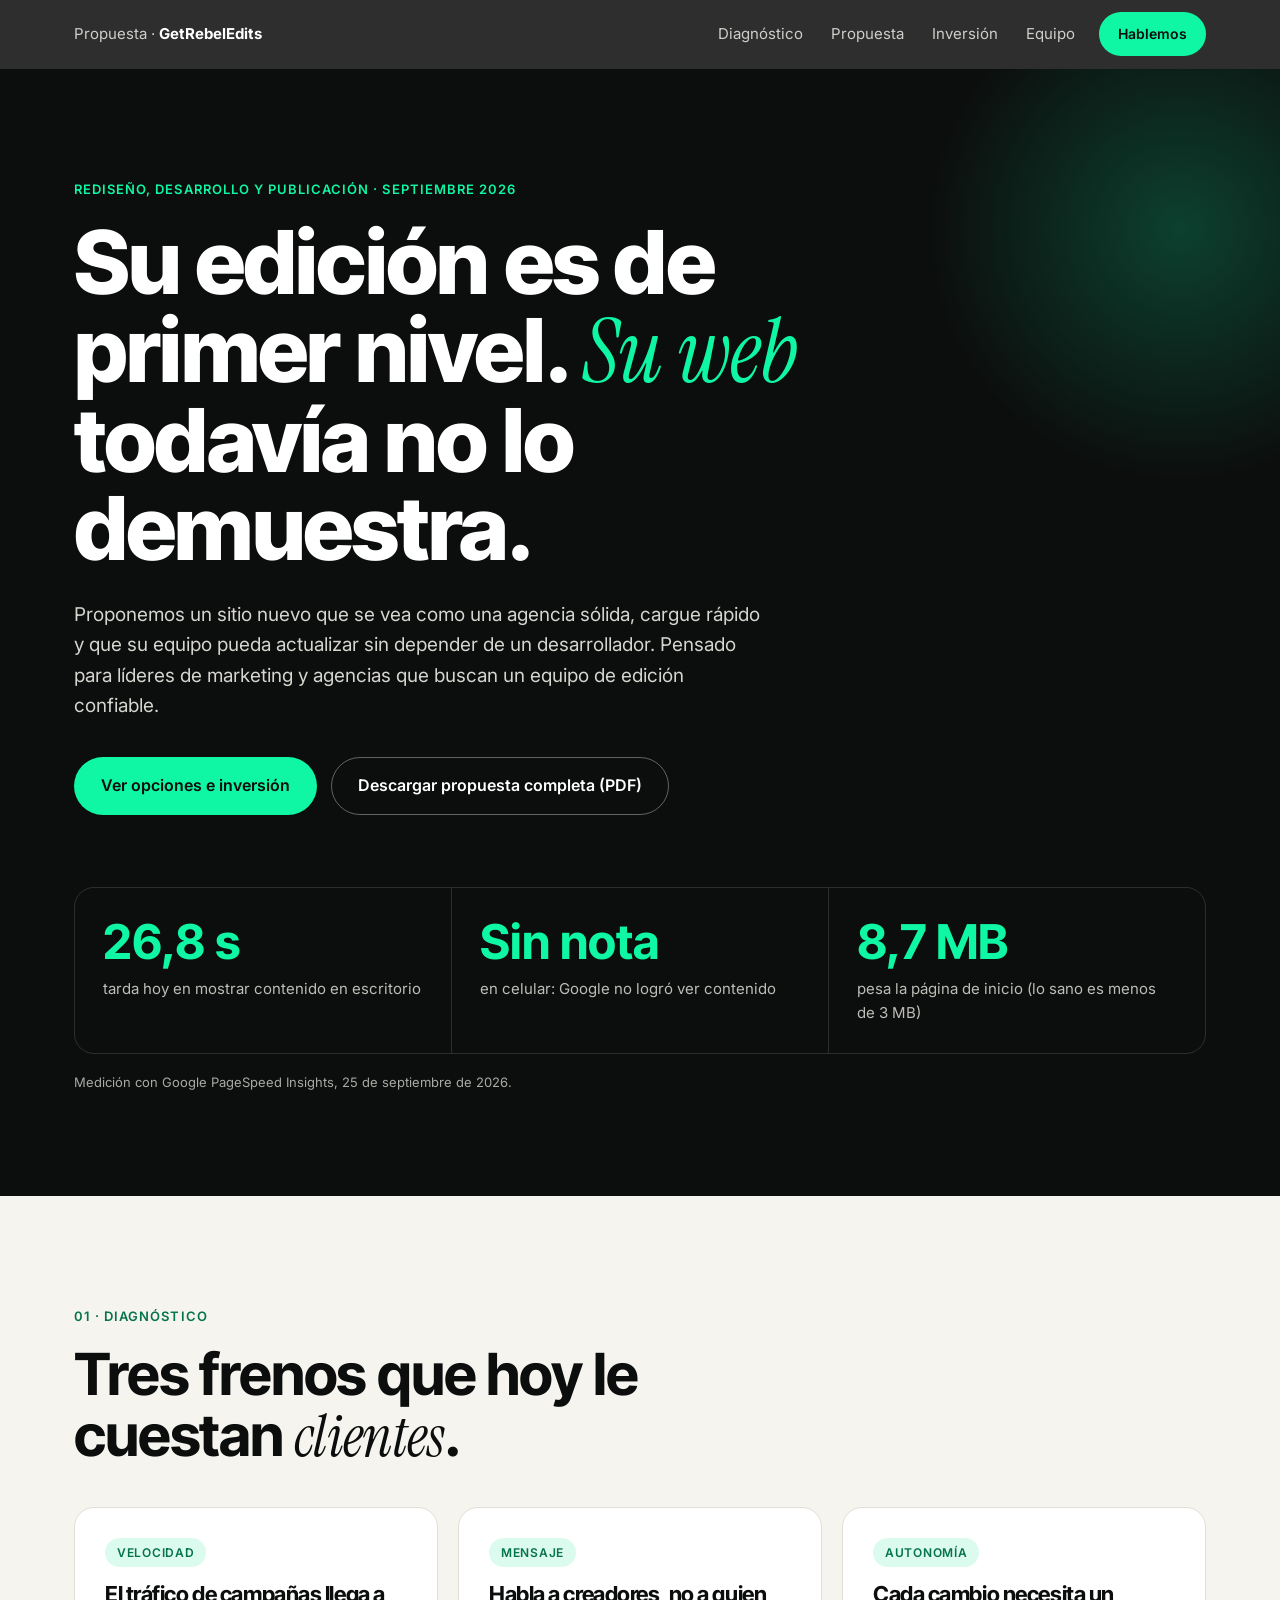
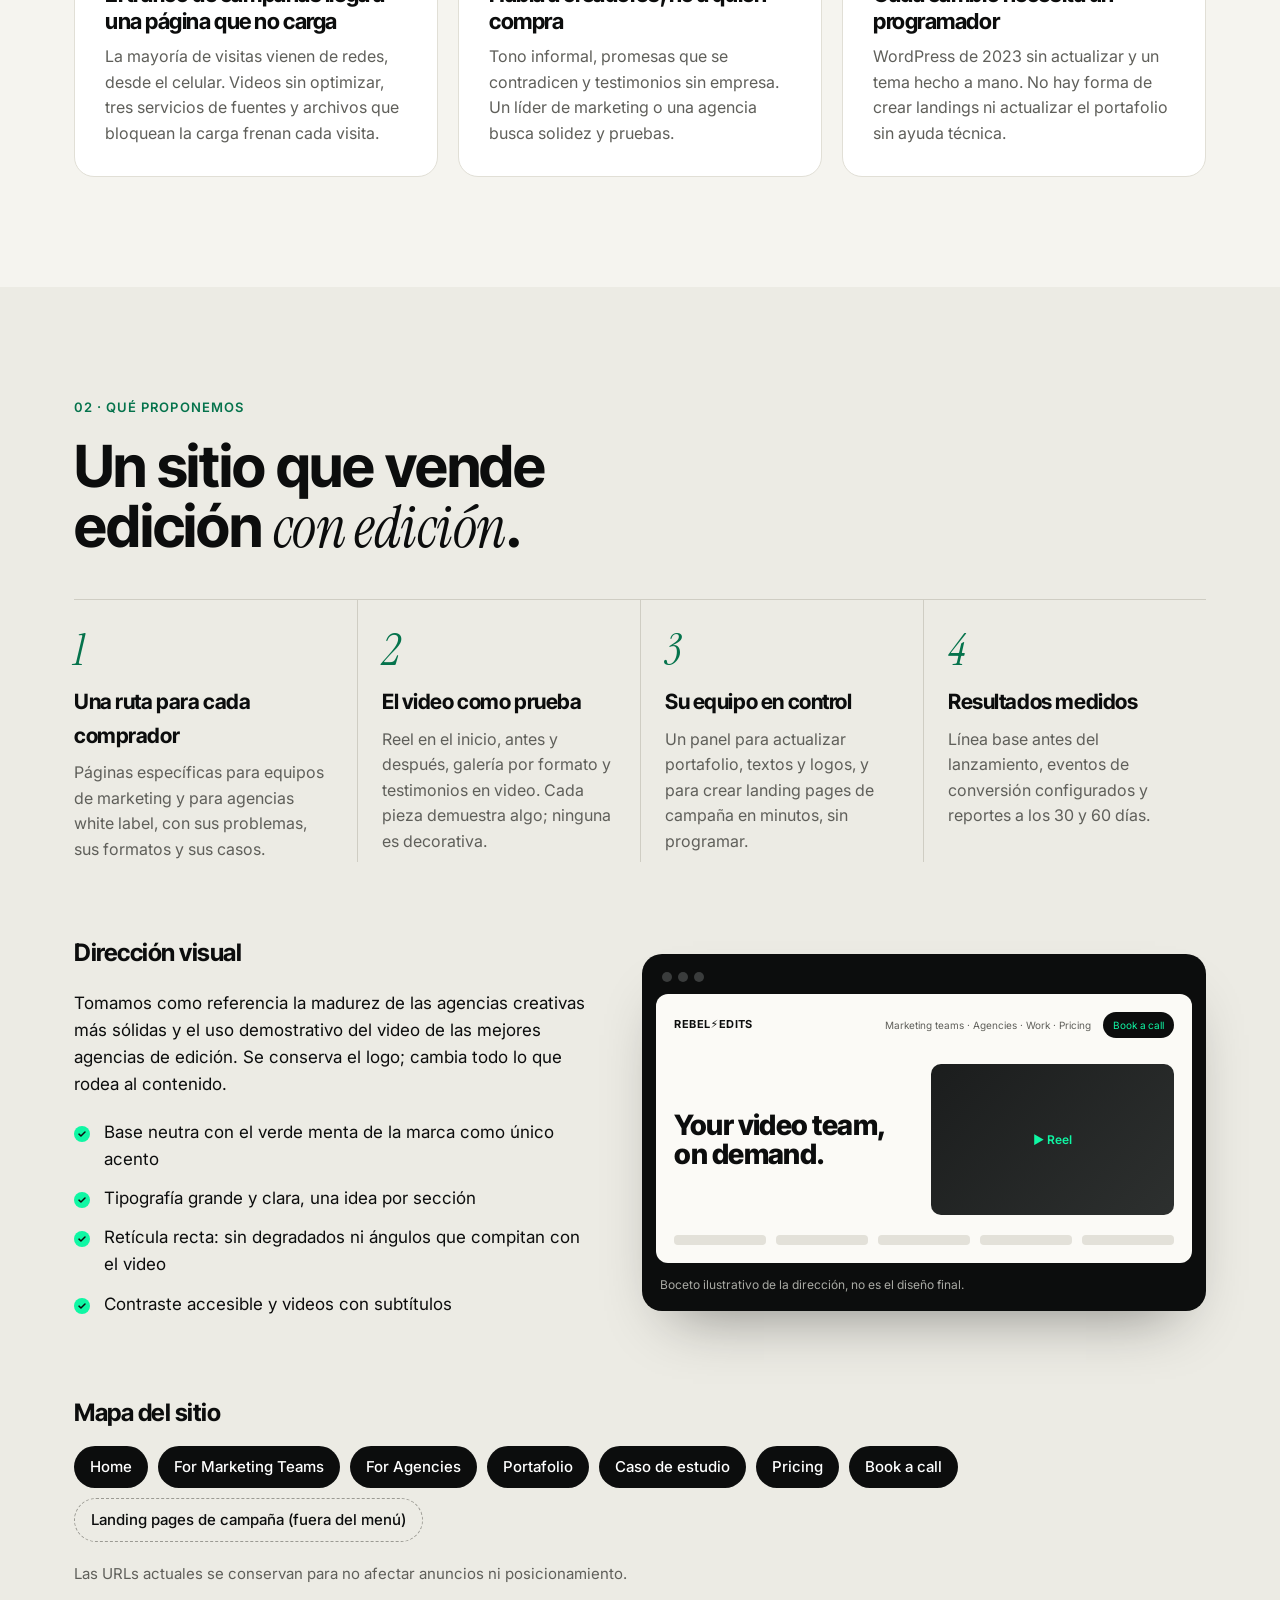
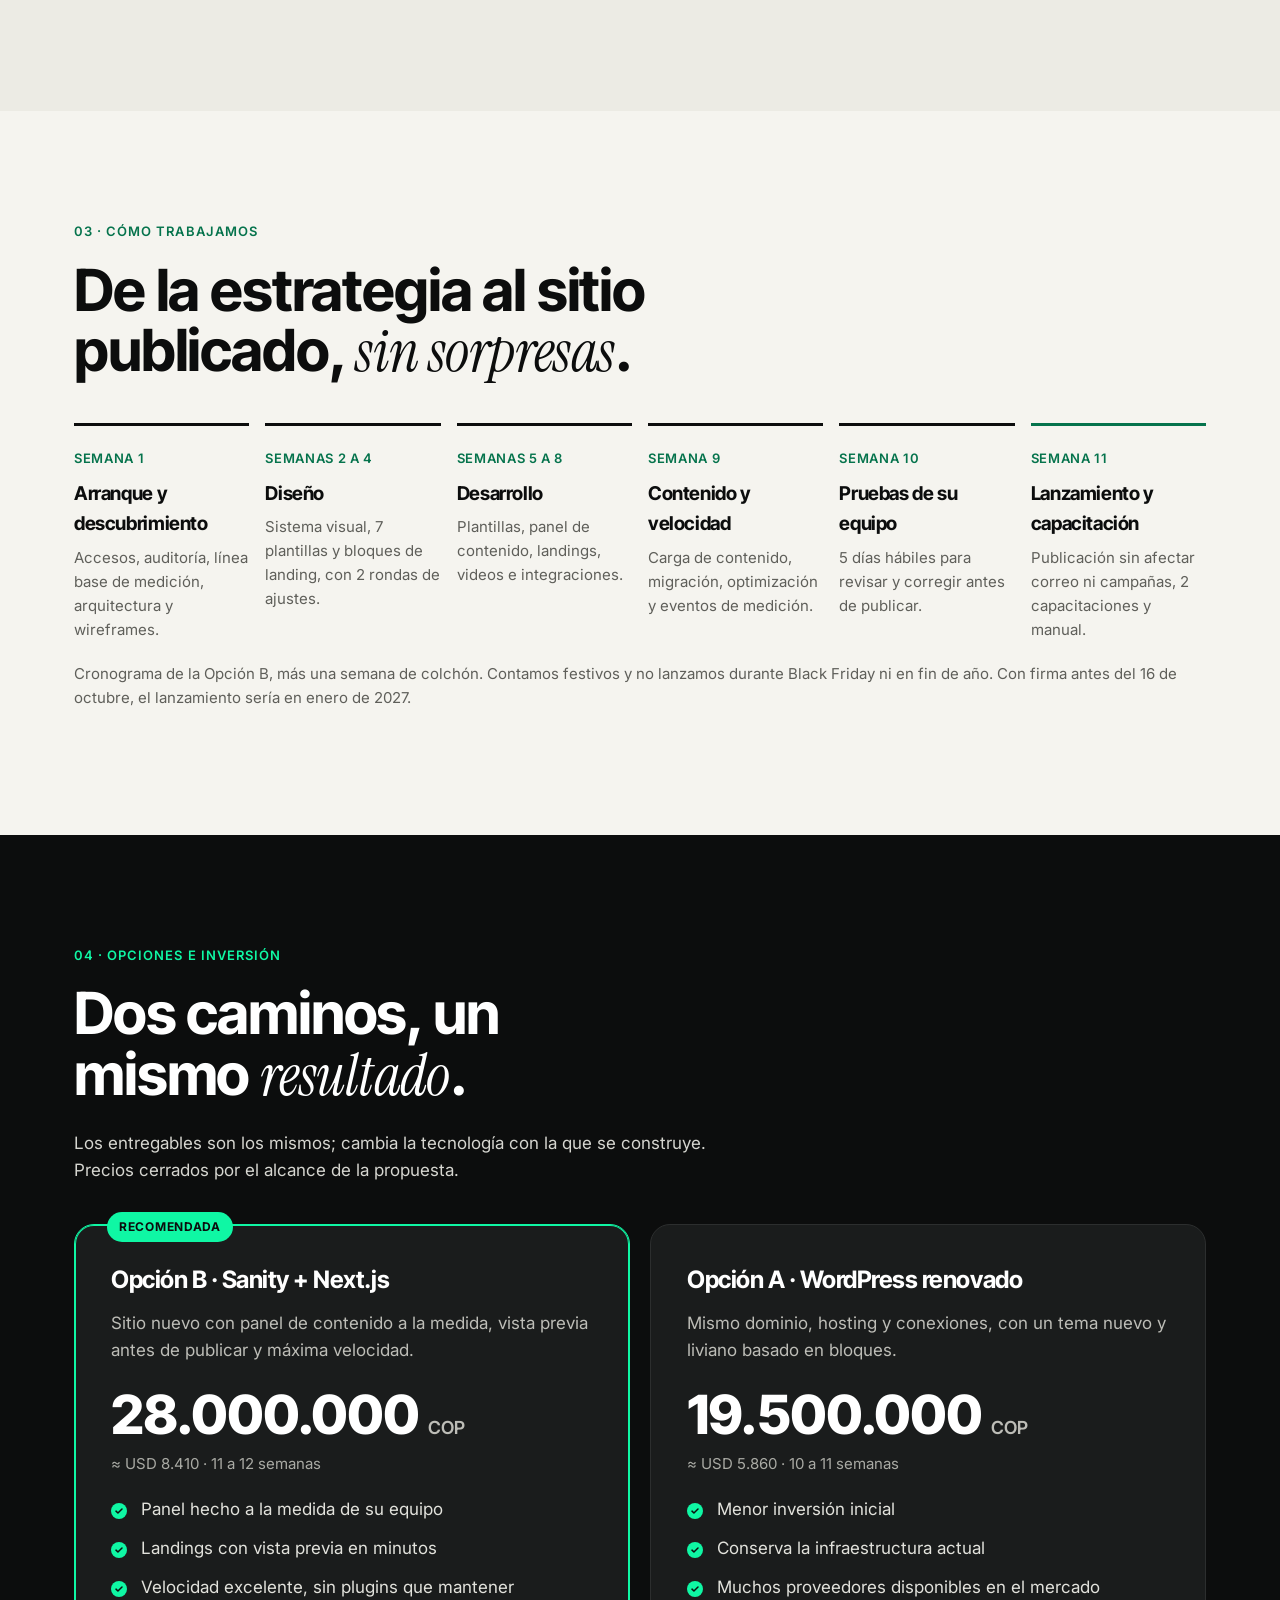
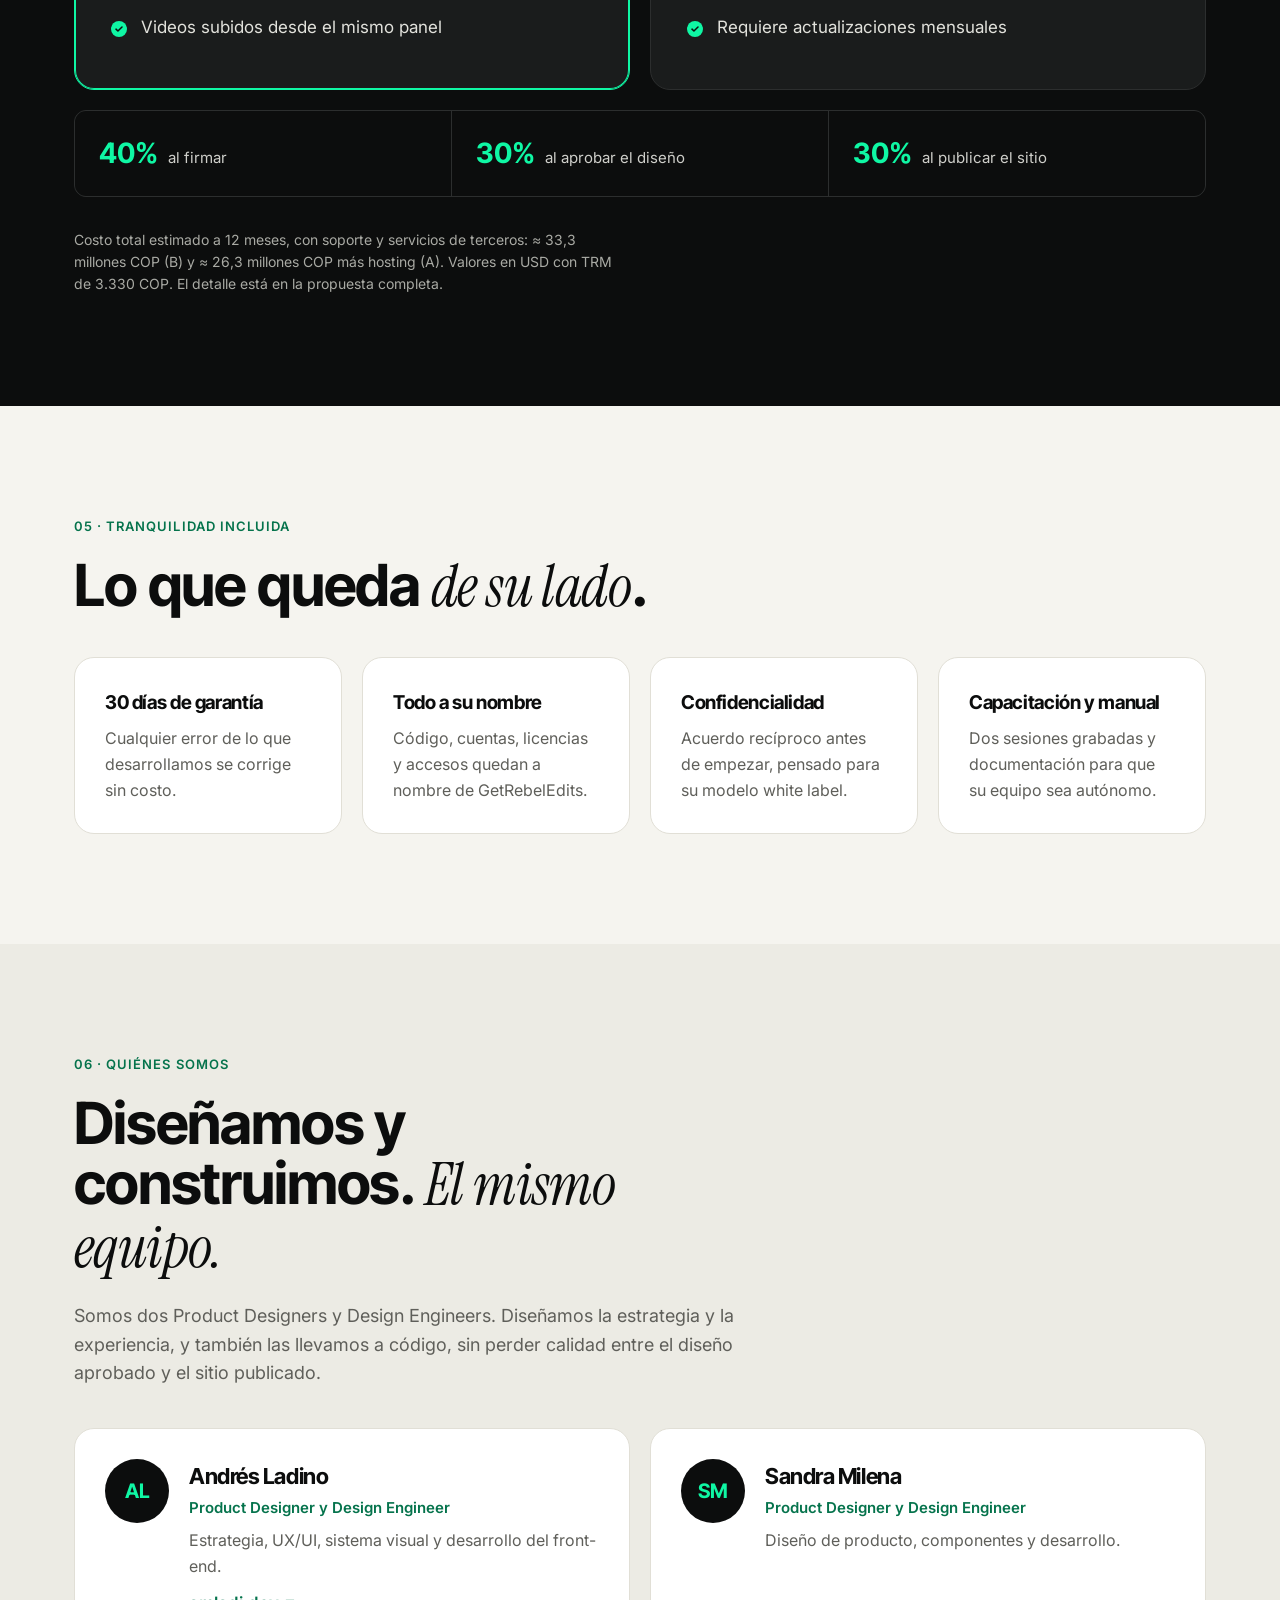
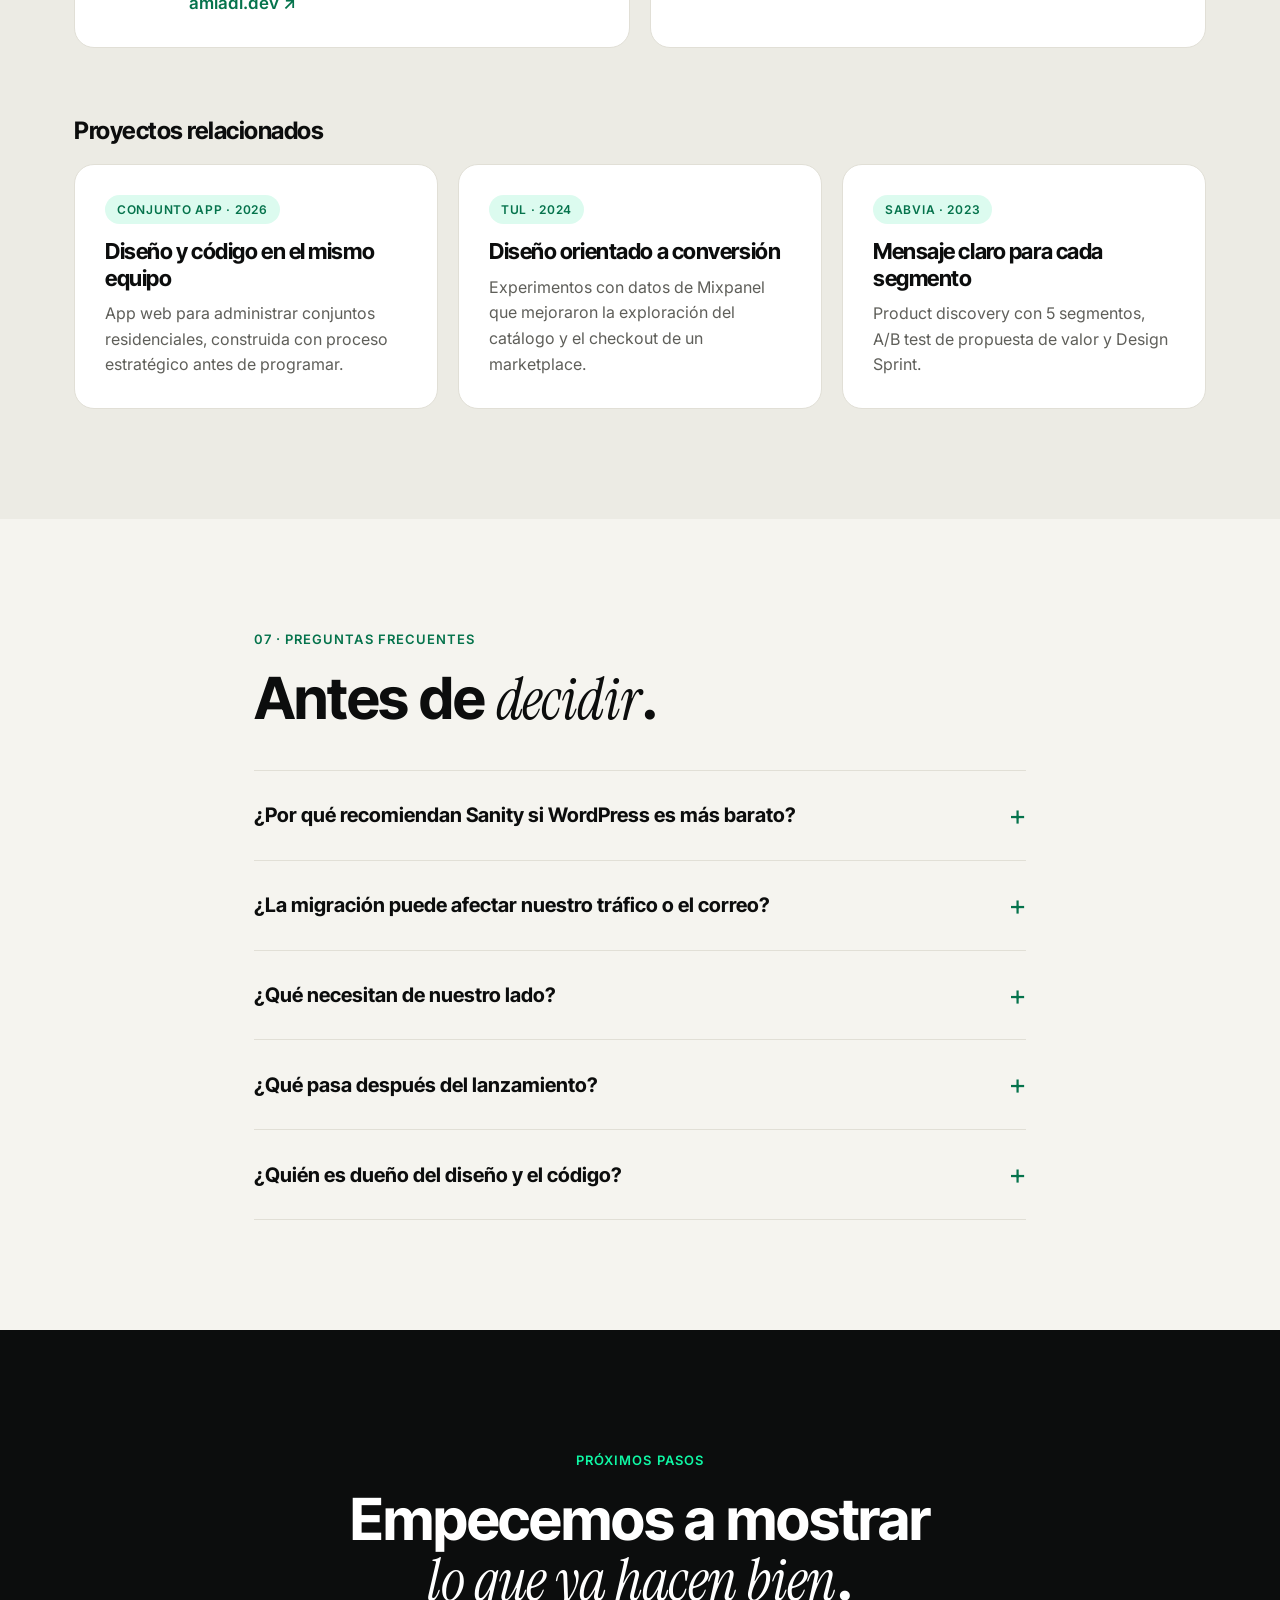
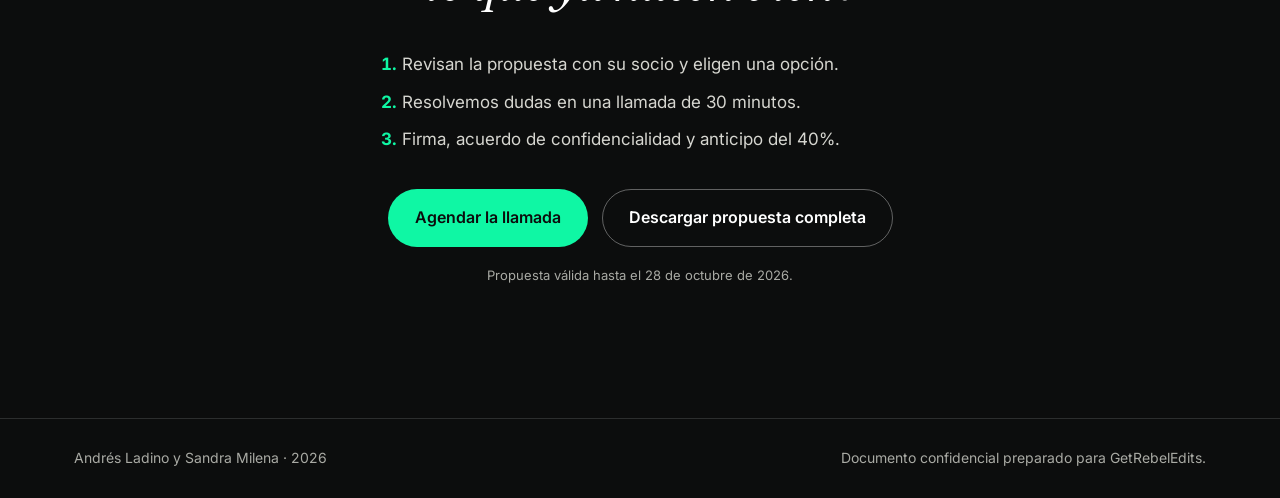
==== index.html @ e3ad37e2 "Propuesta web para GetRebelEdits Co-Authored-By: Claude Opus 5.5 <noreply@anthropic.com> Claude-Sess" ====
<!doctype html>
<html lang="es">
<head>
  <meta charset="utf-8">
  <meta name="viewport" content="width=device-width, initial-scale=1">
  <title>Propuesta de rediseño web · GetRebelEdits</title>
  <meta name="description" content="Propuesta de rediseño, desarrollo y publicación del sitio web de GetRebelEdits.">
  <meta name="robots" content="noindex, nofollow">
  <link rel="preconnect" href="https://fonts.googleapis.com">
  <link rel="preconnect" href="https://fonts.gstatic.com" crossorigin>
  <link href="https://fonts.googleapis.com/css2?family=Inter:wght@400;500;600&family=Inter+Tight:wght@600;700;800&family=Instrument+Serif:ital@1&display=swap" rel="stylesheet">
  <link rel="stylesheet" href="styles.css">
</head>
<body>

  <header class="nav" id="top">
    <div class="wrap nav__inner">
      <a class="nav__brand" href="#top">Propuesta · <strong>GetRebelEdits</strong></a>
      <nav class="nav__links" aria-label="Secciones">
        <a href="#diagnostico">Diagnóstico</a>
        <a href="#propuesta">Propuesta</a>
        <a href="#inversion">Inversión</a>
        <a href="#equipo">Equipo</a>
      </nav>
      <a class="btn btn--mint btn--sm" href="#siguiente">Hablemos</a>
    </div>
  </header>

  <main>

    <!-- HERO -->
    <section class="hero dark">
      <div class="wrap">
        <p class="eyebrow">Rediseño, desarrollo y publicación · Septiembre 2026</p>
        <h1 class="hero__title">Su edición es de primer nivel. <em>Su web</em> todavía no lo demuestra.</h1>
        <p class="hero__lead">Proponemos un sitio nuevo que se vea como una agencia sólida, cargue rápido y que su equipo pueda actualizar sin depender de un desarrollador. Pensado para líderes de marketing y agencias que buscan un equipo de edición confiable.</p>
        <div class="hero__cta">
          <a class="btn btn--mint" href="#inversion">Ver opciones e inversión</a>
          <a class="btn btn--ghost" href="propuesta-completa.pdf" download>Descargar propuesta completa (PDF)</a>
        </div>

        <div class="stats" role="list">
          <div class="stat" role="listitem">
            <span class="stat__num">26,8 s</span>
            <span class="stat__label">tarda hoy en mostrar contenido en escritorio</span>
          </div>
          <div class="stat" role="listitem">
            <span class="stat__num">Sin nota</span>
            <span class="stat__label">en celular: Google no logró ver contenido</span>
          </div>
          <div class="stat" role="listitem">
            <span class="stat__num">8,7 MB</span>
            <span class="stat__label">pesa la página de inicio (lo sano es menos de 3 MB)</span>
          </div>
        </div>
        <p class="note">Medición con Google PageSpeed Insights, 25 de septiembre de 2026.</p>
      </div>
    </section>

    <!-- DIAGNOSTICO -->
    <section class="section" id="diagnostico">
      <div class="wrap">
        <p class="eyebrow eyebrow--dark">01 · Diagnóstico</p>
        <h2 class="h2">Tres frenos que hoy le cuestan <em>clientes</em>.</h2>
        <div class="grid grid--3">
          <article class="card">
            <span class="card__tag">Velocidad</span>
            <h3>El tráfico de campañas llega a una página que no carga</h3>
            <p>La mayoría de visitas vienen de redes, desde el celular. Videos sin optimizar, tres servicios de fuentes y archivos que bloquean la carga frenan cada visita.</p>
          </article>
          <article class="card">
            <span class="card__tag">Mensaje</span>
            <h3>Habla a creadores, no a quien compra</h3>
            <p>Tono informal, promesas que se contradicen y testimonios sin empresa. Un líder de marketing o una agencia busca solidez y pruebas.</p>
          </article>
          <article class="card">
            <span class="card__tag">Autonomía</span>
            <h3>Cada cambio necesita un programador</h3>
            <p>WordPress de 2023 sin actualizar y un tema hecho a mano. No hay forma de crear landings ni actualizar el portafolio sin ayuda técnica.</p>
          </article>
        </div>
      </div>
    </section>

    <!-- PROPUESTA -->
    <section class="section section--tint" id="propuesta">
      <div class="wrap">
        <p class="eyebrow eyebrow--dark">02 · Qué proponemos</p>
        <h2 class="h2">Un sitio que vende edición <em>con edición</em>.</h2>
        <div class="pillars">
          <div class="pillar">
            <span class="pillar__n">1</span>
            <h3>Una ruta para cada comprador</h3>
            <p>Páginas específicas para equipos de marketing y para agencias white label, con sus problemas, sus formatos y sus casos.</p>
          </div>
          <div class="pillar">
            <span class="pillar__n">2</span>
            <h3>El video como prueba</h3>
            <p>Reel en el inicio, antes y después, galería por formato y testimonios en video. Cada pieza demuestra algo; ninguna es decorativa.</p>
          </div>
          <div class="pillar">
            <span class="pillar__n">3</span>
            <h3>Su equipo en control</h3>
            <p>Un panel para actualizar portafolio, textos y logos, y para crear landing pages de campaña en minutos, sin programar.</p>
          </div>
          <div class="pillar">
            <span class="pillar__n">4</span>
            <h3>Resultados medidos</h3>
            <p>Línea base antes del lanzamiento, eventos de conversión configurados y reportes a los 30 y 60 días.</p>
          </div>
        </div>

        <div class="split">
          <div>
            <h3 class="h3">Dirección visual</h3>
            <p>Tomamos como referencia la madurez de las agencias creativas más sólidas y el uso demostrativo del video de las mejores agencias de edición. Se conserva el logo; cambia todo lo que rodea al contenido.</p>
            <ul class="checks">
              <li>Base neutra con el verde menta de la marca como único acento</li>
              <li>Tipografía grande y clara, una idea por sección</li>
              <li>Retícula recta: sin degradados ni ángulos que compitan con el video</li>
              <li>Contraste accesible y videos con subtítulos</li>
            </ul>
          </div>
          <div class="mock" aria-hidden="true">
            <div class="mock__bar"><i></i><i></i><i></i></div>
            <div class="mock__body">
              <div class="mock__nav"><b>REBEL⚡EDITS</b><span>Marketing teams · Agencies · Work · Pricing</span><em>Book a call</em></div>
              <div class="mock__hero">
                <div class="mock__h">Your video team,<br>on demand.</div>
                <div class="mock__reel"><span>▶ Reel</span></div>
              </div>
              <div class="mock__logos"><span></span><span></span><span></span><span></span><span></span></div>
            </div>
            <p class="mock__cap">Boceto ilustrativo de la dirección, no es el diseño final.</p>
          </div>
        </div>

        <h3 class="h3 mt">Mapa del sitio</h3>
        <div class="chips">
          <span class="chip">Home</span>
          <span class="chip">For Marketing Teams</span>
          <span class="chip">For Agencies</span>
          <span class="chip">Portafolio</span>
          <span class="chip">Caso de estudio</span>
          <span class="chip">Pricing</span>
          <span class="chip">Book a call</span>
          <span class="chip chip--outline">Landing pages de campaña (fuera del menú)</span>
        </div>
        <p class="muted">Las URLs actuales se conservan para no afectar anuncios ni posicionamiento.</p>
      </div>
    </section>

    <!-- PROCESO -->
    <section class="section" id="proceso">
      <div class="wrap">
        <p class="eyebrow eyebrow--dark">03 · Cómo trabajamos</p>
        <h2 class="h2">De la estrategia al sitio publicado, <em>sin sorpresas</em>.</h2>
        <ol class="timeline">
          <li><span class="timeline__w">Semana 1</span><h3>Arranque y descubrimiento</h3><p>Accesos, auditoría, línea base de medición, arquitectura y wireframes.</p></li>
          <li><span class="timeline__w">Semanas 2 a 4</span><h3>Diseño</h3><p>Sistema visual, 7 plantillas y bloques de landing, con 2 rondas de ajustes.</p></li>
          <li><span class="timeline__w">Semanas 5 a 8</span><h3>Desarrollo</h3><p>Plantillas, panel de contenido, landings, videos e integraciones.</p></li>
          <li><span class="timeline__w">Semana 9</span><h3>Contenido y velocidad</h3><p>Carga de contenido, migración, optimización y eventos de medición.</p></li>
          <li><span class="timeline__w">Semana 10</span><h3>Pruebas de su equipo</h3><p>5 días hábiles para revisar y corregir antes de publicar.</p></li>
          <li><span class="timeline__w">Semana 11</span><h3>Lanzamiento y capacitación</h3><p>Publicación sin afectar correo ni campañas, 2 capacitaciones y manual.</p></li>
        </ol>
        <p class="muted">Cronograma de la Opción B, más una semana de colchón. Contamos festivos y no lanzamos durante Black Friday ni en fin de año. Con firma antes del 16 de octubre, el lanzamiento sería en enero de 2027.</p>
      </div>
    </section>

    <!-- INVERSION -->
    <section class="section dark" id="inversion">
      <div class="wrap">
        <p class="eyebrow">04 · Opciones e inversión</p>
        <h2 class="h2">Dos caminos, un mismo <em>resultado</em>.</h2>
        <p class="lead-light">Los entregables son los mismos; cambia la tecnología con la que se construye. Precios cerrados por el alcance de la propuesta.</p>

        <div class="plans">
          <article class="plan plan--featured">
            <span class="plan__badge">Recomendada</span>
            <h3>Opción B · Sanity + Next.js</h3>
            <p class="plan__desc">Sitio nuevo con panel de contenido a la medida, vista previa antes de publicar y máxima velocidad.</p>
            <p class="plan__price">28.000.000 <small>COP</small></p>
            <p class="plan__ref">≈ USD 8.410 · 11 a 12 semanas</p>
            <ul class="checks checks--light">
              <li>Panel hecho a la medida de su equipo</li>
              <li>Landings con vista previa en minutos</li>
              <li>Velocidad excelente, sin plugins que mantener</li>
              <li>Videos subidos desde el mismo panel</li>
            </ul>
          </article>
          <article class="plan">
            <h3>Opción A · WordPress renovado</h3>
            <p class="plan__desc">Mismo dominio, hosting y conexiones, con un tema nuevo y liviano basado en bloques.</p>
            <p class="plan__price">19.500.000 <small>COP</small></p>
            <p class="plan__ref">≈ USD 5.860 · 10 a 11 semanas</p>
            <ul class="checks checks--light">
              <li>Menor inversión inicial</li>
              <li>Conserva la infraestructura actual</li>
              <li>Muchos proveedores disponibles en el mercado</li>
              <li>Requiere actualizaciones mensuales</li>
            </ul>
          </article>
        </div>

        <div class="terms">
          <div><strong>40%</strong><span>al firmar</span></div>
          <div><strong>30%</strong><span>al aprobar el diseño</span></div>
          <div><strong>30%</strong><span>al publicar el sitio</span></div>
        </div>

        <p class="lead-light small">Costo total estimado a 12 meses, con soporte y servicios de terceros: ≈ 33,3 millones COP (B) y ≈ 26,3 millones COP más hosting (A). Valores en USD con TRM de 3.330 COP. El detalle está en la propuesta completa.</p>
      </div>
    </section>

    <!-- INCLUIDO -->
    <section class="section">
      <div class="wrap">
        <p class="eyebrow eyebrow--dark">05 · Tranquilidad incluida</p>
        <h2 class="h2">Lo que queda <em>de su lado</em>.</h2>
        <div class="grid grid--4">
          <div class="mini"><h3>30 días de garantía</h3><p>Cualquier error de lo que desarrollamos se corrige sin costo.</p></div>
          <div class="mini"><h3>Todo a su nombre</h3><p>Código, cuentas, licencias y accesos quedan a nombre de GetRebelEdits.</p></div>
          <div class="mini"><h3>Confidencialidad</h3><p>Acuerdo recíproco antes de empezar, pensado para su modelo white label.</p></div>
          <div class="mini"><h3>Capacitación y manual</h3><p>Dos sesiones grabadas y documentación para que su equipo sea autónomo.</p></div>
        </div>
      </div>
    </section>

    <!-- EQUIPO -->
    <section class="section section--tint" id="equipo">
      <div class="wrap">
        <p class="eyebrow eyebrow--dark">06 · Quiénes somos</p>
        <h2 class="h2">Diseñamos y construimos. <em>El mismo equipo.</em></h2>
        <p class="lead-dark">Somos dos Product Designers y Design Engineers. Diseñamos la estrategia y la experiencia, y también las llevamos a código, sin perder calidad entre el diseño aprobado y el sitio publicado.</p>
        <div class="grid grid--2">
          <article class="person">
            <div class="person__avatar" aria-hidden="true">AL</div>
            <div>
              <h3>Andrés Ladino</h3>
              <p class="person__role">Product Designer y Design Engineer</p>
              <p>Estrategia, UX/UI, sistema visual y desarrollo del front-end.</p>
              <a href="https://www.amladi.dev/" target="_blank" rel="noopener">amladi.dev ↗</a>
            </div>
          </article>
          <article class="person">
            <div class="person__avatar" aria-hidden="true">SM</div>
            <div>
              <h3>Sandra Milena</h3>
              <p class="person__role">Product Designer y Design Engineer</p>
              <p>Diseño de producto, componentes y desarrollo.</p>
            </div>
          </article>
        </div>

        <h3 class="h3 mt">Proyectos relacionados</h3>
        <div class="grid grid--3">
          <article class="case">
            <span class="card__tag">Conjunto App · 2026</span>
            <h3>Diseño y código en el mismo equipo</h3>
            <p>App web para administrar conjuntos residenciales, construida con proceso estratégico antes de programar.</p>
          </article>
          <article class="case">
            <span class="card__tag">TUL · 2024</span>
            <h3>Diseño orientado a conversión</h3>
            <p>Experimentos con datos de Mixpanel que mejoraron la exploración del catálogo y el checkout de un marketplace.</p>
          </article>
          <article class="case">
            <span class="card__tag">Sabvia · 2023</span>
            <h3>Mensaje claro para cada segmento</h3>
            <p>Product discovery con 5 segmentos, A/B test de propuesta de valor y Design Sprint.</p>
          </article>
        </div>
      </div>
    </section>

    <!-- FAQ -->
    <section class="section" id="faq">
      <div class="wrap wrap--narrow">
        <p class="eyebrow eyebrow--dark">07 · Preguntas frecuentes</p>
        <h2 class="h2">Antes de <em>decidir</em>.</h2>
        <div class="faq">
          <details>
            <summary>¿Por qué recomiendan Sanity si WordPress es más barato?</summary>
            <p>Porque cumple mejor lo que más pidieron: que su equipo cree landings y actualice el portafolio sin ayuda técnica, con vista previa, y un sitio muy rápido para campañas. A cambio, hay menos desarrolladores de Sanity en el mercado; por eso entregamos documentación completa y todo queda a su nombre.</p>
          </details>
          <details>
            <summary>¿La migración puede afectar nuestro tráfico o el correo?</summary>
            <p>El correo no se toca. Conservamos las URLs, configuramos redirecciones, medimos antes y después, y el sitio anterior queda disponible 60 días para volver a él si algo falla.</p>
          </details>
          <details>
            <summary>¿Qué necesitan de nuestro lado?</summary>
            <p>Accesos en la primera semana, un contacto único para aprobar entregas y el contenido (videos, testimonios, logos y cifras) antes del final de la semana 6.</p>
          </details>
          <details>
            <summary>¿Qué pasa después del lanzamiento?</summary>
            <p>Tienen 30 días de garantía. Después pueden contratar un plan de soporte mensual desde 178.800 COP, con monitoreo, copias y actualizaciones.</p>
          </details>
          <details>
            <summary>¿Quién es dueño del diseño y el código?</summary>
            <p>GetRebelEdits. Los derechos se ceden por escrito con el pago final.</p>
          </details>
        </div>
      </div>
    </section>

    <!-- CTA -->
    <section class="section dark cta" id="siguiente">
      <div class="wrap wrap--narrow center">
        <p class="eyebrow">Próximos pasos</p>
        <h2 class="h2">Empecemos a mostrar <em>lo que ya hacen bien</em>.</h2>
        <ol class="steps">
          <li>Revisan la propuesta con su socio y eligen una opción.</li>
          <li>Resolvemos dudas en una llamada de 30 minutos.</li>
          <li>Firma, acuerdo de confidencialidad y anticipo del 40%.</li>
        </ol>
        <div class="hero__cta center">
          <a class="btn btn--mint" href="mailto:CORREO@EJEMPLO.COM?subject=Propuesta%20GetRebelEdits">Agendar la llamada</a>
          <a class="btn btn--ghost" href="propuesta-completa.pdf" download>Descargar propuesta completa</a>
        </div>
        <p class="note">Propuesta válida hasta el 28 de octubre de 2026.</p>
      </div>
    </section>

  </main>

  <footer class="footer">
    <div class="wrap footer__inner">
      <span>Andrés Ladino y Sandra Milena · 2026</span>
      <span>Documento confidencial preparado para GetRebelEdits.</span>
    </div>
  </footer>

</body>
</html>
---- styles.css ----
:root {
  --ink: #0c0d0d;
  --ink-2: #1a1c1c;
  --paper: #f5f4ef;
  --white: #ffffff;
  --muted: #5f5f5a;
  --muted-light: #a9aaa4;
  --line: #e1dfd6;
  --line-dark: #2c2e2e;
  --mint: #0ff7a4;
  --mint-ink: #05734c;
  --radius: 20px;
  --radius-sm: 12px;
  --maxw: 1180px;
  --font-body: "Inter", system-ui, -apple-system, sans-serif;
  --font-head: "Inter Tight", "Inter", system-ui, sans-serif;
  --font-accent: "Instrument Serif", Georgia, serif;
}

* { box-sizing: border-box; }
html { scroll-behavior: smooth; }
body {
  margin: 0;
  background: var(--paper);
  color: var(--ink);
  font-family: var(--font-body);
  font-size: 17px;
  line-height: 1.6;
  -webkit-font-smoothing: antialiased;
}
img { max-width: 100%; display: block; }
a { color: inherit; }

.wrap { max-width: var(--maxw); margin: 0 auto; padding: 0 24px; }
.wrap--narrow { max-width: 820px; }
.center { text-align: center; }

/* Type */
h1, h2, h3 { font-family: var(--font-head); letter-spacing: -0.02em; margin: 0; }
em { font-family: var(--font-accent); font-style: italic; font-weight: 400; letter-spacing: -0.01em; }
.h2 { font-size: clamp(34px, 5vw, 58px); line-height: 1.04; font-weight: 700; margin-bottom: 40px; max-width: 16ch; }
.center .h2 { margin-left: auto; margin-right: auto; }
.h3 { font-size: 24px; font-weight: 700; margin-bottom: 14px; }
.mt { margin-top: 64px; }
.muted { color: var(--muted); font-size: 15px; margin-top: 20px; }
.note { font-size: 13px; color: var(--muted-light); margin-top: 18px; }
.eyebrow {
  font-size: 13px; font-weight: 600; letter-spacing: 0.08em; text-transform: uppercase;
  color: var(--mint); margin: 0 0 18px;
}
.eyebrow--dark { color: var(--mint-ink); }
.lead-light { color: #d6d6d0; max-width: 60ch; margin: -16px 0 40px; }
.lead-light.small { font-size: 14px; color: var(--muted-light); margin: 32px 0 0; }
.lead-dark { color: var(--muted); max-width: 62ch; margin: -16px 0 40px; font-size: 18px; }

/* Buttons */
.btn {
  display: inline-flex; align-items: center; justify-content: center;
  padding: 15px 26px; border-radius: 999px; font-weight: 600; font-size: 16px;
  text-decoration: none; transition: transform .15s ease, background .15s ease, color .15s ease;
  border: 1.5px solid transparent;
}
.btn:hover { transform: translateY(-1px); }
.btn:focus-visible { outline: 3px solid var(--mint); outline-offset: 3px; }
.btn--mint { background: var(--mint); color: var(--ink); }
.btn--mint:hover { background: #5cffc6; }
.btn--ghost { border-color: rgba(255,255,255,.35); color: var(--white); }
.btn--ghost:hover { border-color: var(--white); }
.btn--sm { padding: 10px 18px; font-size: 14px; }

/* Nav */
.nav {
  position: sticky; top: 0; z-index: 10;
  background: rgba(12,13,13,.86); backdrop-filter: blur(12px); -webkit-backdrop-filter: blur(12px);
  color: var(--white); border-bottom: 1px solid var(--line-dark);
}
.nav__inner { display: flex; align-items: center; gap: 24px; height: 68px; }
.nav__brand { text-decoration: none; font-size: 15px; color: #cfcfca; white-space: nowrap; }
.nav__brand strong { color: var(--white); }
.nav__links { display: flex; gap: 28px; margin-left: auto; font-size: 15px; }
.nav__links a { text-decoration: none; color: #cfcfca; }
.nav__links a:hover { color: var(--white); }

/* Dark sections */
.dark { background: var(--ink); color: var(--white); }

/* Hero */
.hero { padding: 110px 0 90px; position: relative; overflow: hidden; }
.hero::after {
  content: ""; position: absolute; right: -180px; top: -120px; width: 560px; height: 560px;
  border-radius: 50%; background: radial-gradient(circle, rgba(15,247,164,.22), rgba(15,247,164,0) 65%);
  pointer-events: none;
}
.hero__title { font-size: clamp(42px, 7vw, 88px); line-height: 1; font-weight: 800; max-width: 15ch; }
.hero__title em { color: var(--mint); }
.hero__lead { font-size: 19px; color: #d6d6d0; max-width: 58ch; margin: 28px 0 36px; }
.hero__cta { display: flex; flex-wrap: wrap; gap: 14px; }
.hero__cta.center { justify-content: center; margin-top: 36px; }

.stats {
  display: grid; grid-template-columns: repeat(3, 1fr); gap: 1px;
  margin-top: 72px; background: var(--line-dark); border: 1px solid var(--line-dark);
  border-radius: var(--radius); overflow: hidden;
}
.stat { background: var(--ink); padding: 28px; }
.stat__num { display: block; font-family: var(--font-head); font-weight: 700; font-size: clamp(34px, 4vw, 48px); color: var(--mint); line-height: 1.1; }
.stat__label { display: block; color: #bdbdb7; font-size: 15px; margin-top: 8px; }

/* Sections */
.section { padding: 110px 0; }
.section--tint { background: #ecebe4; }

.grid { display: grid; gap: 20px; }
.grid--2 { grid-template-columns: repeat(2, 1fr); }
.grid--3 { grid-template-columns: repeat(3, 1fr); }
.grid--4 { grid-template-columns: repeat(4, 1fr); }

.card, .case, .mini, .person {
  background: var(--white); border: 1px solid var(--line); border-radius: var(--radius); padding: 30px;
}
.card h3, .case h3 { font-size: 22px; line-height: 1.2; margin: 14px 0 10px; }
.card p, .case p, .mini p, .person p { color: var(--muted); margin: 0; font-size: 16px; }
.card__tag {
  display: inline-block; font-size: 12px; font-weight: 600; letter-spacing: .06em; text-transform: uppercase;
  color: var(--mint-ink); background: #dcfbef; border-radius: 999px; padding: 5px 12px;
}
.mini h3 { font-size: 19px; margin-bottom: 8px; }

/* Pillars */
.pillars { display: grid; grid-template-columns: repeat(4, 1fr); gap: 0; border-top: 1px solid #cfcdc3; margin-bottom: 72px; }
.pillar { padding: 28px 24px 0 0; }
.pillar + .pillar { padding-left: 24px; border-left: 1px solid #cfcdc3; }
.pillar__n { font-family: var(--font-accent); font-style: italic; font-size: 44px; color: var(--mint-ink); line-height: 1; }
.pillar h3 { font-size: 21px; margin: 12px 0 8px; }
.pillar p { color: var(--muted); margin: 0; font-size: 16px; }

/* Split + mock */
.split { display: grid; grid-template-columns: 1fr 1.1fr; gap: 56px; align-items: center; }
.checks { list-style: none; padding: 0; margin: 20px 0 0; }
.checks li { position: relative; padding-left: 30px; margin-bottom: 12px; }
.checks li::before {
  content: ""; position: absolute; left: 0; top: 7px; width: 16px; height: 16px; border-radius: 50%;
  background: var(--mint) url("data:image/svg+xml,%3Csvg xmlns='http://www.w3.org/2000/svg' viewBox='0 0 16 16'%3E%3Cpath d='M4 8.2l2.6 2.5L12 5.4' fill='none' stroke='%230c0d0d' stroke-width='2' stroke-linecap='round' stroke-linejoin='round'/%3E%3C/svg%3E") center/12px no-repeat;
}
.checks--light li { color: #e2e2dc; }

.mock { background: var(--ink); border-radius: var(--radius); padding: 14px; box-shadow: 0 30px 60px -30px rgba(0,0,0,.45); }
.mock__bar { display: flex; gap: 6px; padding: 4px 6px 12px; }
.mock__bar i { width: 10px; height: 10px; border-radius: 50%; background: #3a3c3c; }
.mock__body { background: #fbfaf6; border-radius: 12px; padding: 18px; }
.mock__nav { display: flex; align-items: center; gap: 12px; font-size: 10px; color: var(--muted); }
.mock__nav b { color: var(--ink); font-size: 11px; letter-spacing: .04em; }
.mock__nav span { margin-left: auto; }
.mock__nav em { font-family: var(--font-body); font-style: normal; background: var(--ink); color: var(--mint); padding: 5px 10px; border-radius: 999px; }
.mock__hero { display: grid; grid-template-columns: 1fr 1fr; gap: 14px; align-items: center; margin: 26px 0 20px; }
.mock__h { font-family: var(--font-head); font-weight: 800; font-size: clamp(18px, 2.4vw, 28px); line-height: 1.02; letter-spacing: -.02em; }
.mock__reel {
  aspect-ratio: 16/10; border-radius: 10px; display: grid; place-items: center;
  background: linear-gradient(135deg, #1b1d1d, #2d302f); color: var(--mint); font-size: 12px; font-weight: 600;
}
.mock__logos { display: flex; gap: 10px; }
.mock__logos span { flex: 1; height: 10px; border-radius: 4px; background: #e3e1d9; }
.mock__cap { color: var(--muted-light); font-size: 12px; margin: 12px 4px 2px; }

/* Chips */
.chips { display: flex; flex-wrap: wrap; gap: 10px; }
.chip { background: var(--ink); color: var(--white); border-radius: 999px; padding: 9px 16px; font-size: 15px; font-weight: 500; }
.chip--outline { background: transparent; color: var(--ink); border: 1.5px dashed #9b9a93; }

/* Timeline */
.timeline { list-style: none; padding: 0; margin: 0; display: grid; grid-template-columns: repeat(6, 1fr); gap: 16px; counter-reset: step; }
.timeline li { border-top: 3px solid var(--ink); padding-top: 18px; }
.timeline li:last-child { border-top-color: var(--mint-ink); }
.timeline__w { font-size: 13px; font-weight: 600; color: var(--mint-ink); text-transform: uppercase; letter-spacing: .05em; }
.timeline h3 { font-size: 19px; margin: 8px 0 6px; }
.timeline p { font-size: 15px; color: var(--muted); margin: 0; }

/* Plans */
.plans { display: grid; grid-template-columns: 1fr 1fr; gap: 20px; }
.plan { border: 1px solid var(--line-dark); border-radius: var(--radius); padding: 36px; background: var(--ink-2); position: relative; }
.plan--featured { border-color: var(--mint); box-shadow: 0 0 0 1px var(--mint) inset; }
.plan__badge {
  position: absolute; top: -13px; left: 32px; background: var(--mint); color: var(--ink);
  font-size: 12px; font-weight: 700; letter-spacing: .06em; text-transform: uppercase; padding: 5px 12px; border-radius: 999px;
}
.plan h3 { font-size: 24px; }
.plan__desc { color: #bdbdb7; margin: 10px 0 24px; }
.plan__price { font-family: var(--font-head); font-weight: 800; font-size: clamp(38px, 4.4vw, 54px); line-height: 1; margin: 0; letter-spacing: -.02em; }
.plan__price small { font-size: 18px; font-weight: 600; color: #bdbdb7; letter-spacing: 0; }
.plan__ref { color: var(--muted-light); font-size: 15px; margin: 10px 0 8px; }

.terms { display: grid; grid-template-columns: repeat(3, 1fr); gap: 1px; margin-top: 20px; background: var(--line-dark); border-radius: var(--radius-sm); overflow: hidden; border: 1px solid var(--line-dark); }
.terms div { background: var(--ink); padding: 20px 24px; display: flex; align-items: baseline; gap: 10px; }
.terms strong { font-family: var(--font-head); font-size: 28px; color: var(--mint); }
.terms span { color: #cfcfca; font-size: 15px; }

/* Person */
.person { display: flex; gap: 20px; align-items: flex-start; }
.person__avatar {
  flex: none; width: 64px; height: 64px; border-radius: 50%; display: grid; place-items: center;
  background: var(--ink); color: var(--mint); font-family: var(--font-head); font-weight: 700; font-size: 20px;
}
.person h3 { font-size: 22px; }
.person__role { color: var(--mint-ink) !important; font-weight: 600; margin: 2px 0 8px !important; font-size: 15px !important; }
.person a { display: inline-block; margin-top: 10px; font-weight: 600; color: var(--mint-ink); text-decoration: none; }
.person a:hover { text-decoration: underline; }

/* FAQ */
.faq details { border-bottom: 1px solid var(--line); padding: 22px 0; }
.faq details:first-child { border-top: 1px solid var(--line); }
.faq summary {
  cursor: pointer; list-style: none; font-family: var(--font-head); font-weight: 700; font-size: 20px;
  display: flex; justify-content: space-between; gap: 20px; align-items: center;
}
.faq summary::-webkit-details-marker { display: none; }
.faq summary::after { content: "+"; font-size: 28px; font-weight: 400; color: var(--mint-ink); transition: transform .2s ease; }
.faq details[open] summary::after { transform: rotate(45deg); }
.faq summary:focus-visible { outline: 3px solid var(--mint-ink); outline-offset: 4px; }
.faq p { color: var(--muted); margin: 12px 0 0; max-width: 64ch; }

/* CTA */
.cta { padding: 120px 0; }
.steps { text-align: left; max-width: 520px; margin: 0 auto; padding-left: 22px; color: #d6d6d0; }
.steps li { margin-bottom: 10px; }
.steps li::marker { color: var(--mint); font-weight: 700; }

/* Footer */
.footer { background: var(--ink); color: var(--muted-light); border-top: 1px solid var(--line-dark); font-size: 14px; }
.footer__inner { display: flex; justify-content: space-between; gap: 16px; padding-top: 28px; padding-bottom: 28px; flex-wrap: wrap; }

/* Responsive */
@media (max-width: 1000px) {
  .grid--4 { grid-template-columns: repeat(2, 1fr); }
  .pillars { grid-template-columns: repeat(2, 1fr); }
  .pillar:nth-child(3) { border-left: 0; padding-left: 0; }
  .pillar { padding-bottom: 28px; }
  .timeline { grid-template-columns: repeat(3, 1fr); row-gap: 32px; }
  .split { grid-template-columns: 1fr; }
}
@media (max-width: 760px) {
  body { font-size: 16px; }
  .nav__links { display: none; }
  .nav__brand { margin-right: auto; }
  .hero { padding: 72px 0 64px; }
  .section { padding: 76px 0; }
  .stats, .terms { grid-template-columns: 1fr; }
  .grid--2, .grid--3, .grid--4, .plans, .pillars { grid-template-columns: 1fr; }
  .pillar, .pillar + .pillar { border-left: 0; padding-left: 0; border-bottom: 1px solid #cfcdc3; padding-bottom: 24px; }
  .timeline { grid-template-columns: 1fr; }
  .plan { padding: 28px 22px; }
  .person { flex-direction: column; }
  .mock__nav span { display: none; }
  .hero__cta .btn { width: 100%; }
}

@media (prefers-reduced-motion: reduce) {
  html { scroll-behavior: auto; }
  .btn { transition: none; }
}
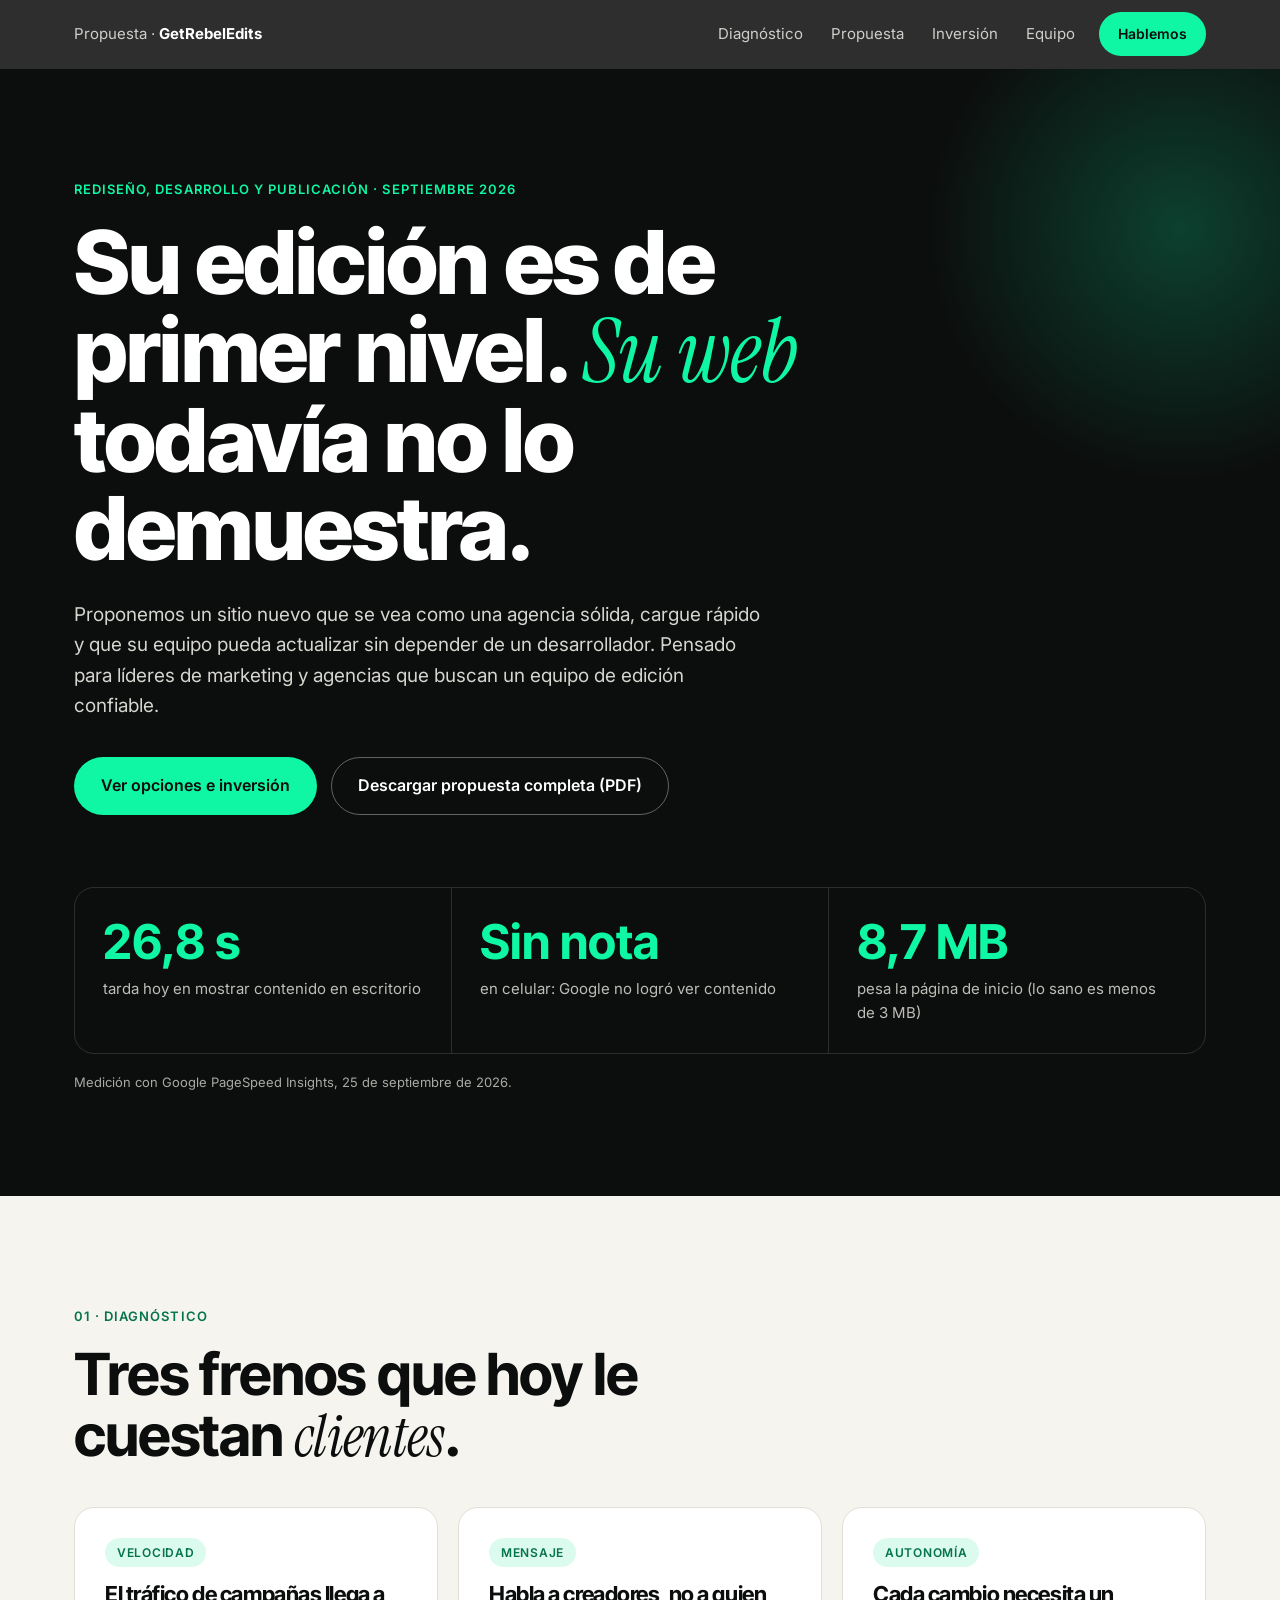
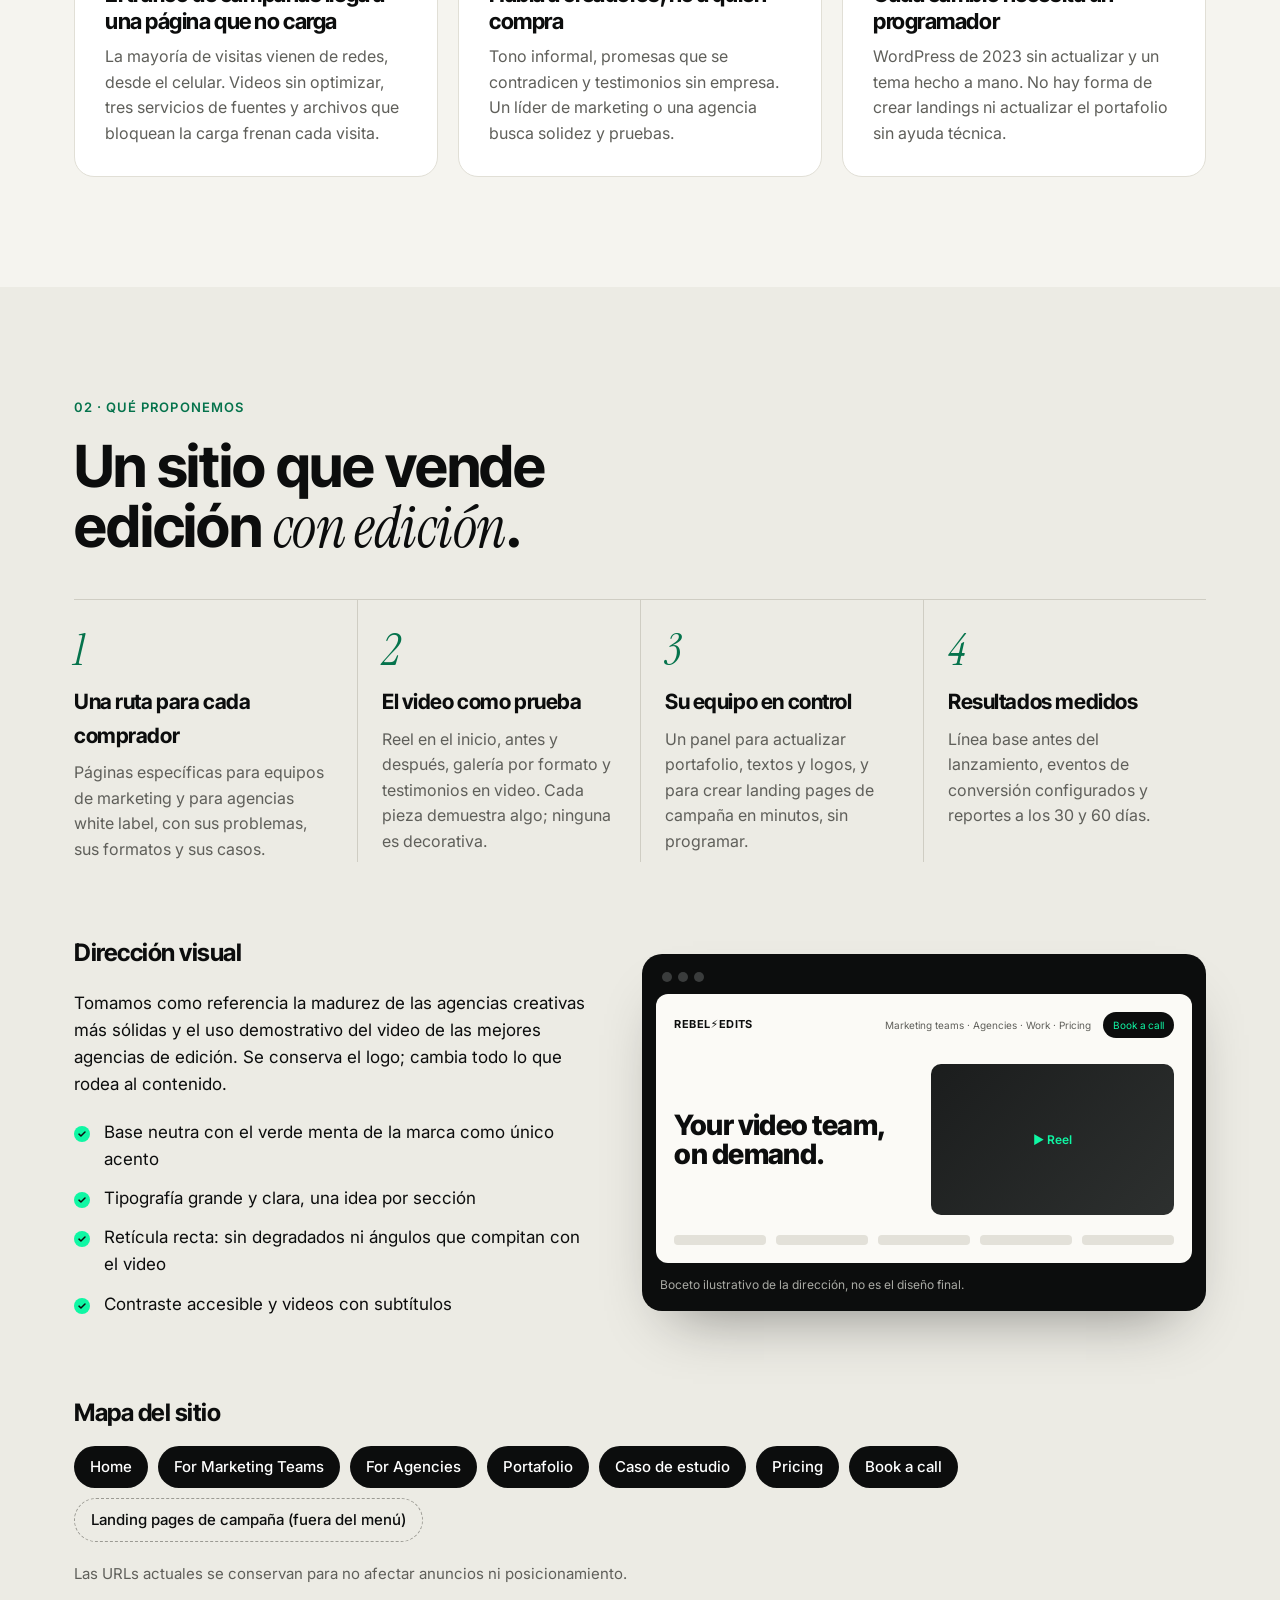
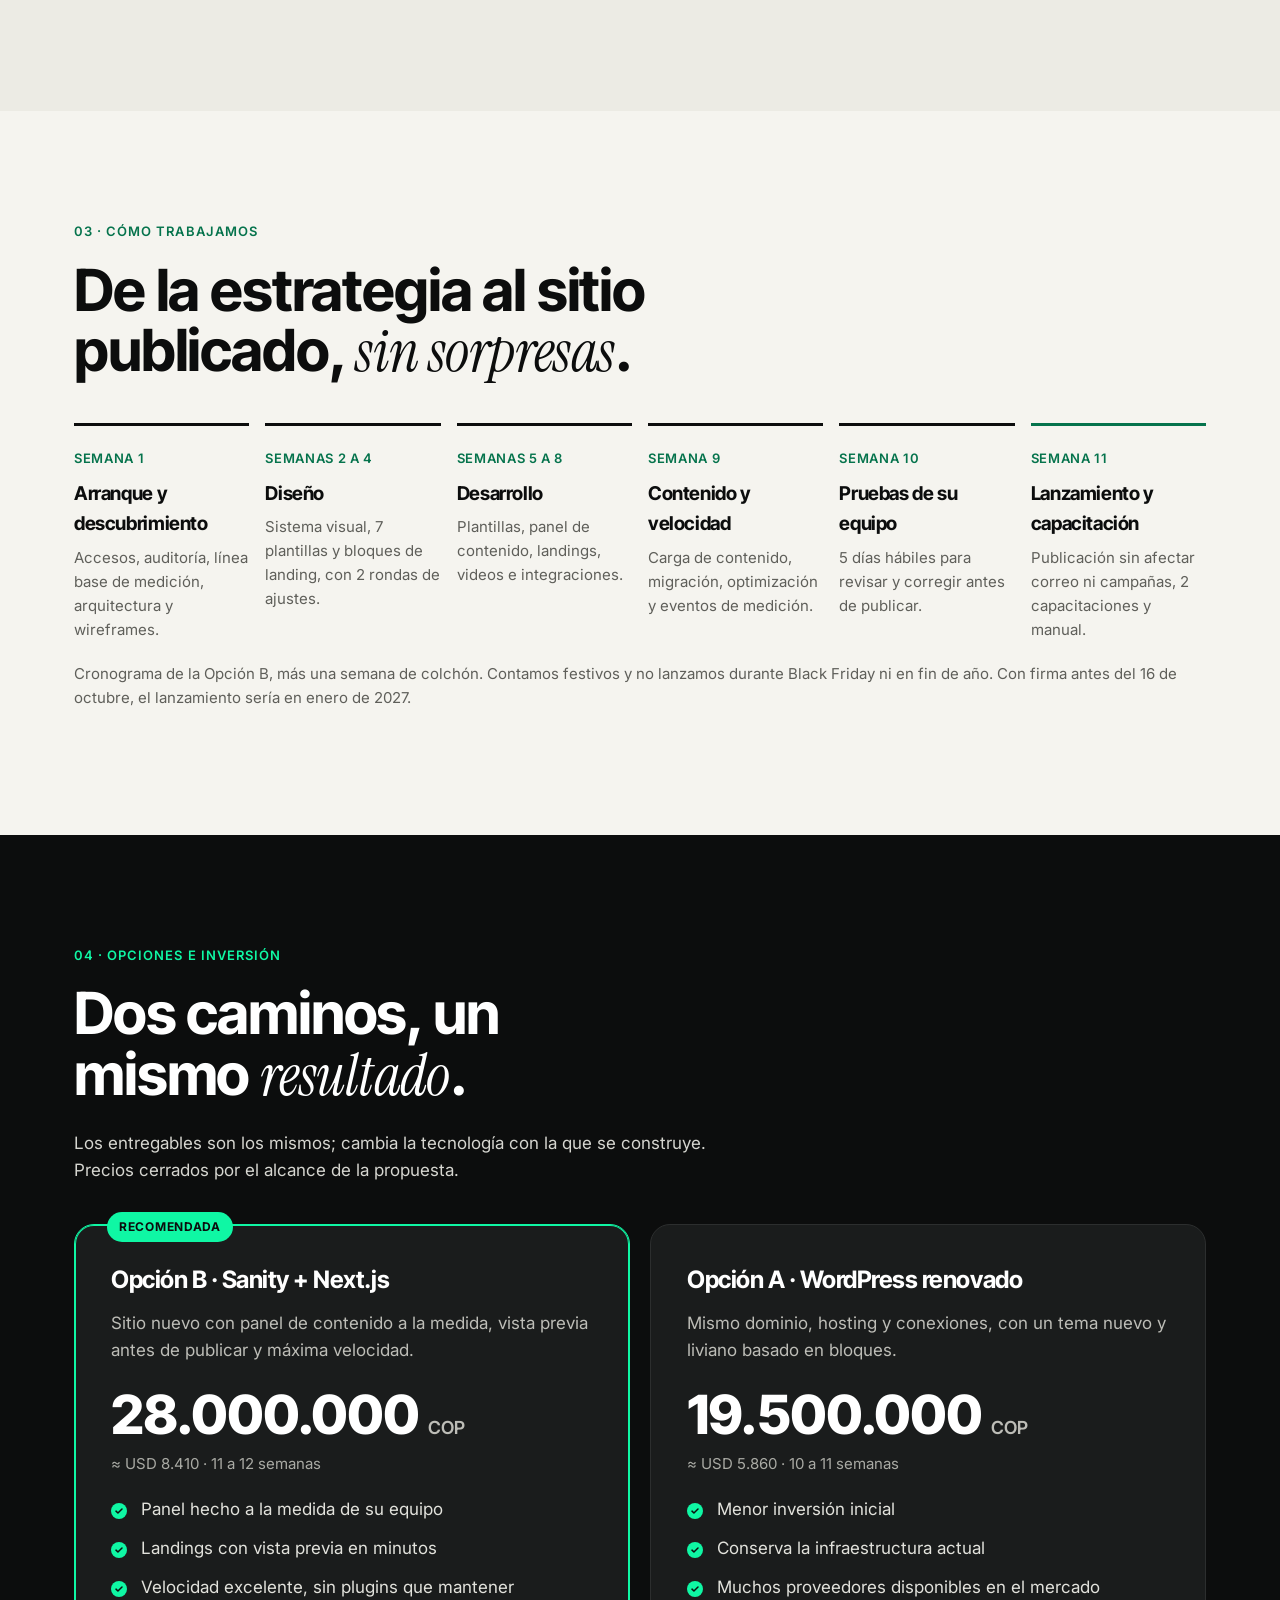
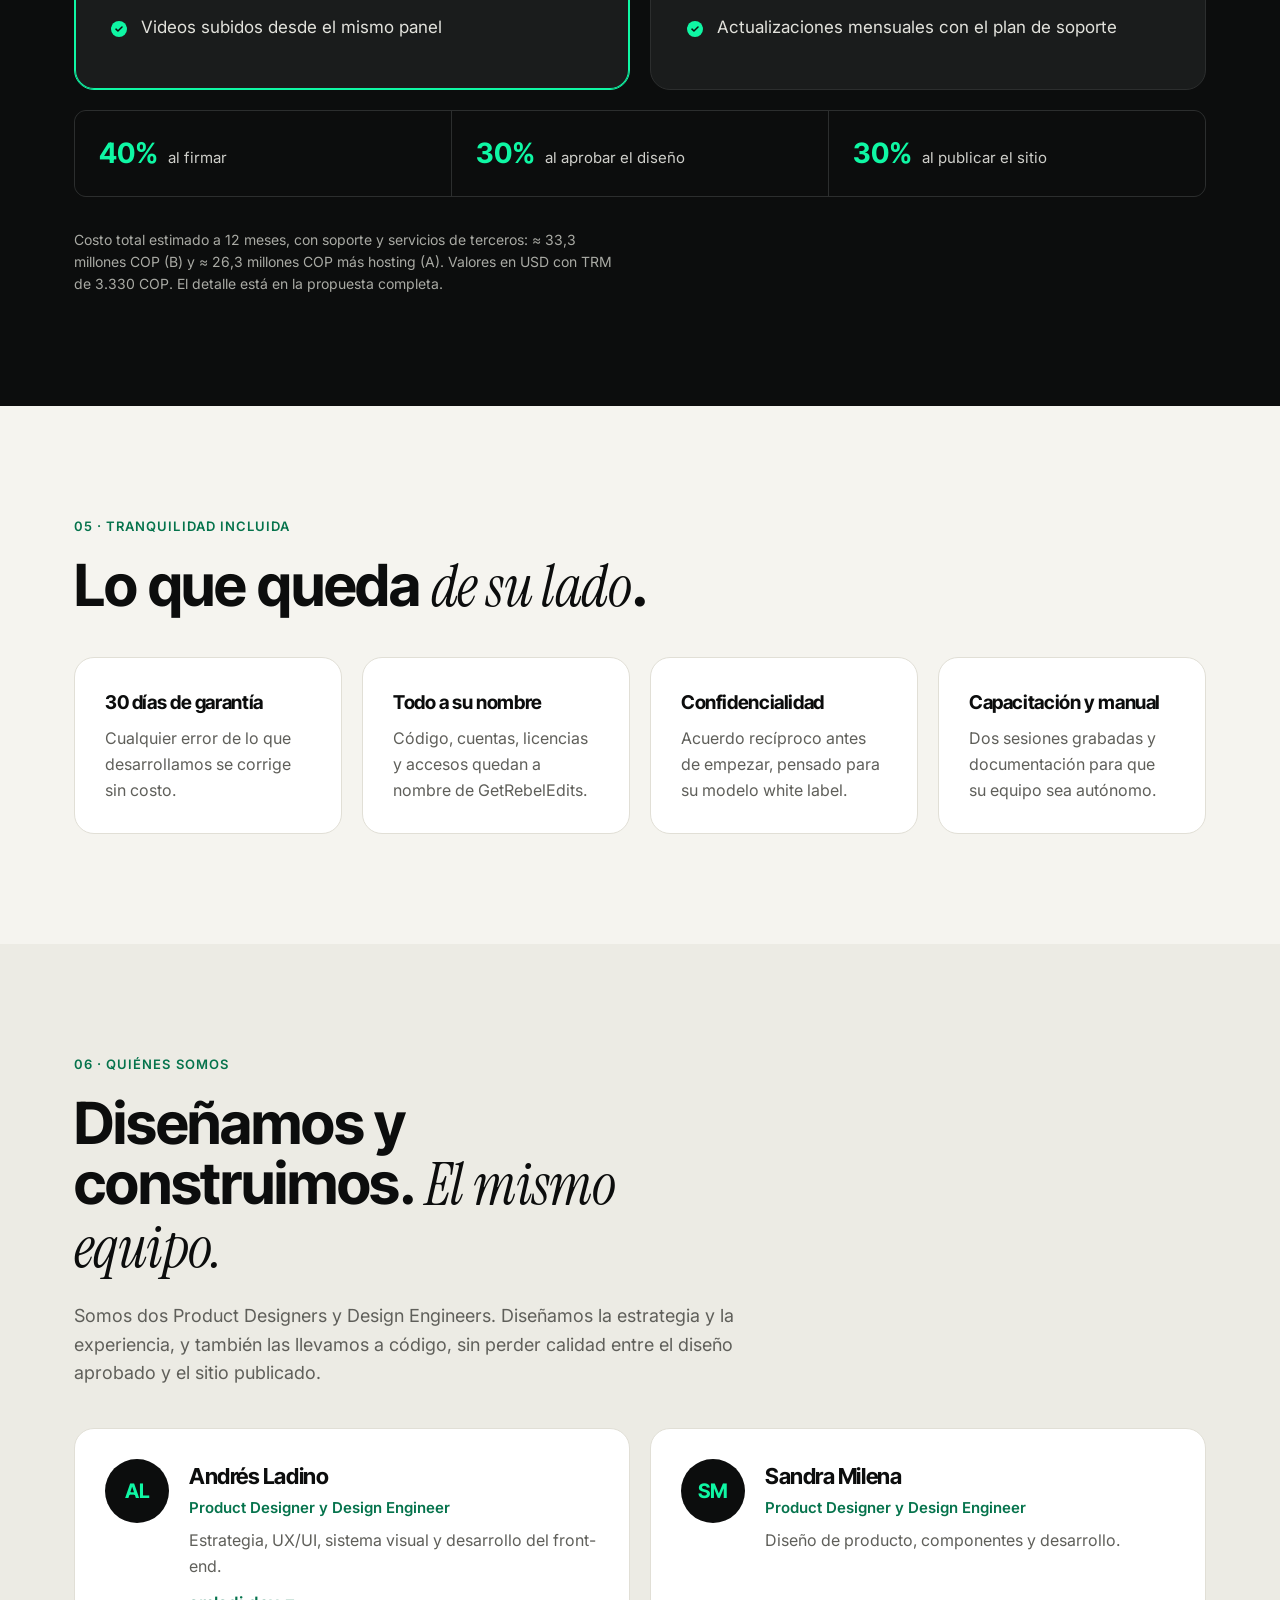
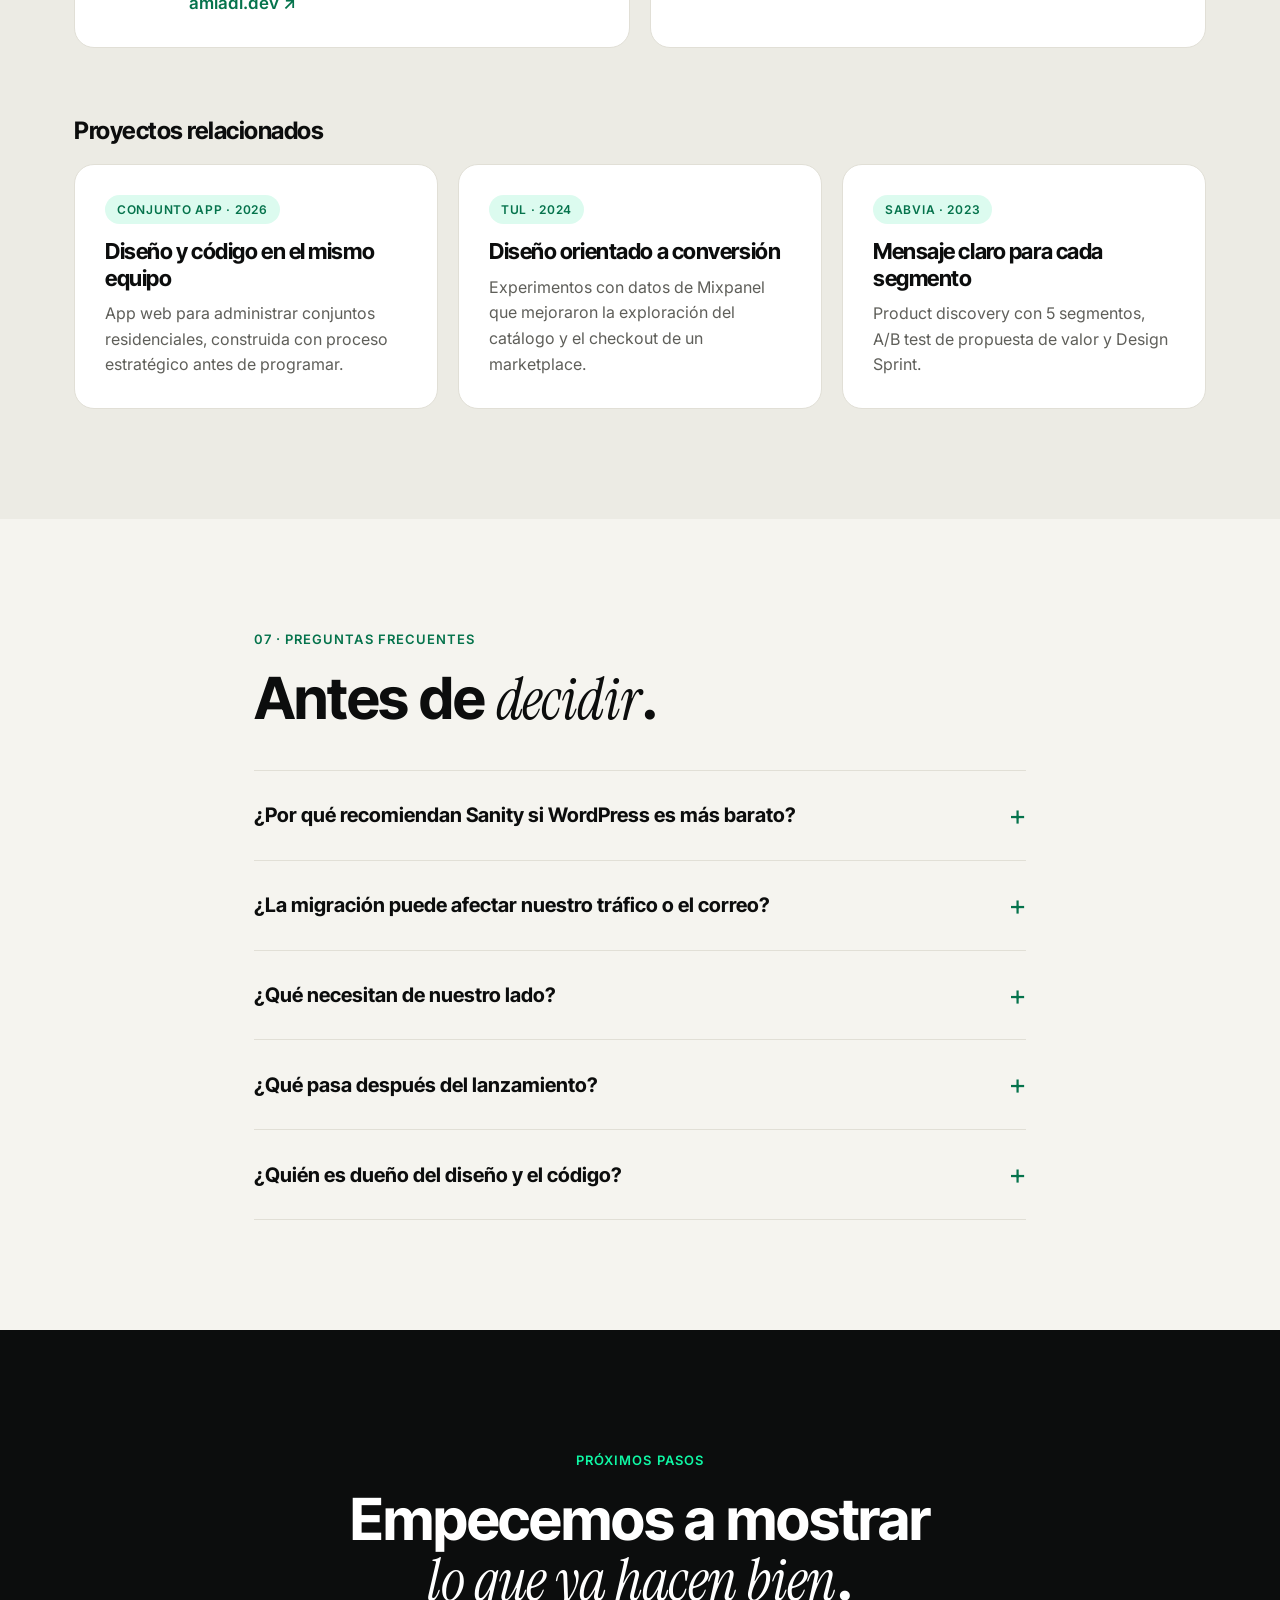
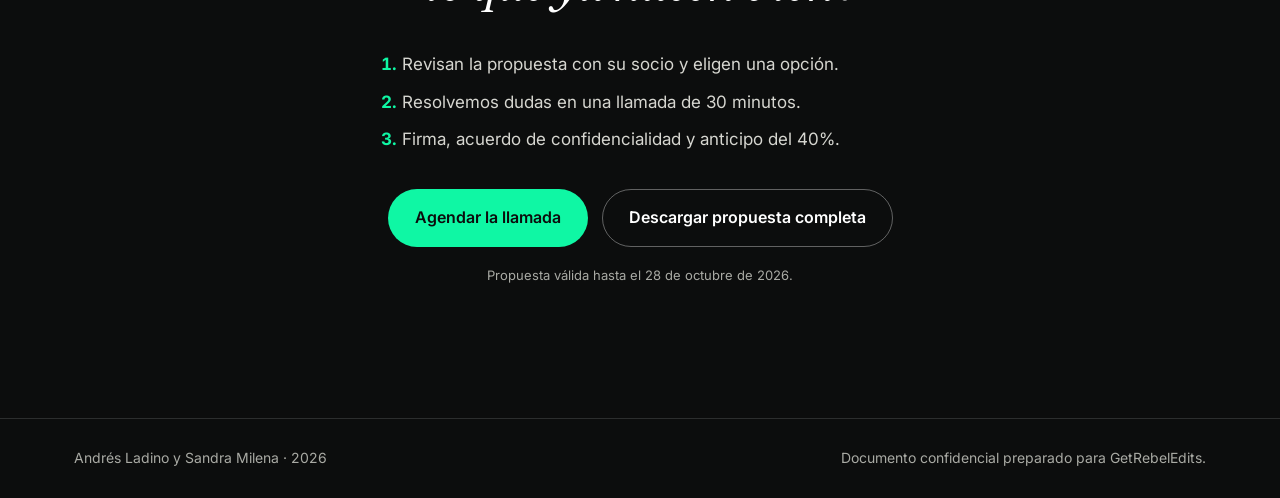
==== commit 3a980199: "Ajusta beneficio de la Opción A Co-Authored-By: Claude Opus 5.5 <noreply@anthropic.com> Claude-Sessi" ====
--- a/index.html
+++ b/index.html
@@ -197,7 +197,7 @@
               <li>Menor inversión inicial</li>
               <li>Conserva la infraestructura actual</li>
               <li>Muchos proveedores disponibles en el mercado</li>
-              <li>Requiere actualizaciones mensuales</li>
+              <li>Actualizaciones mensuales con el plan de soporte</li>
             </ul>
           </article>
         </div>
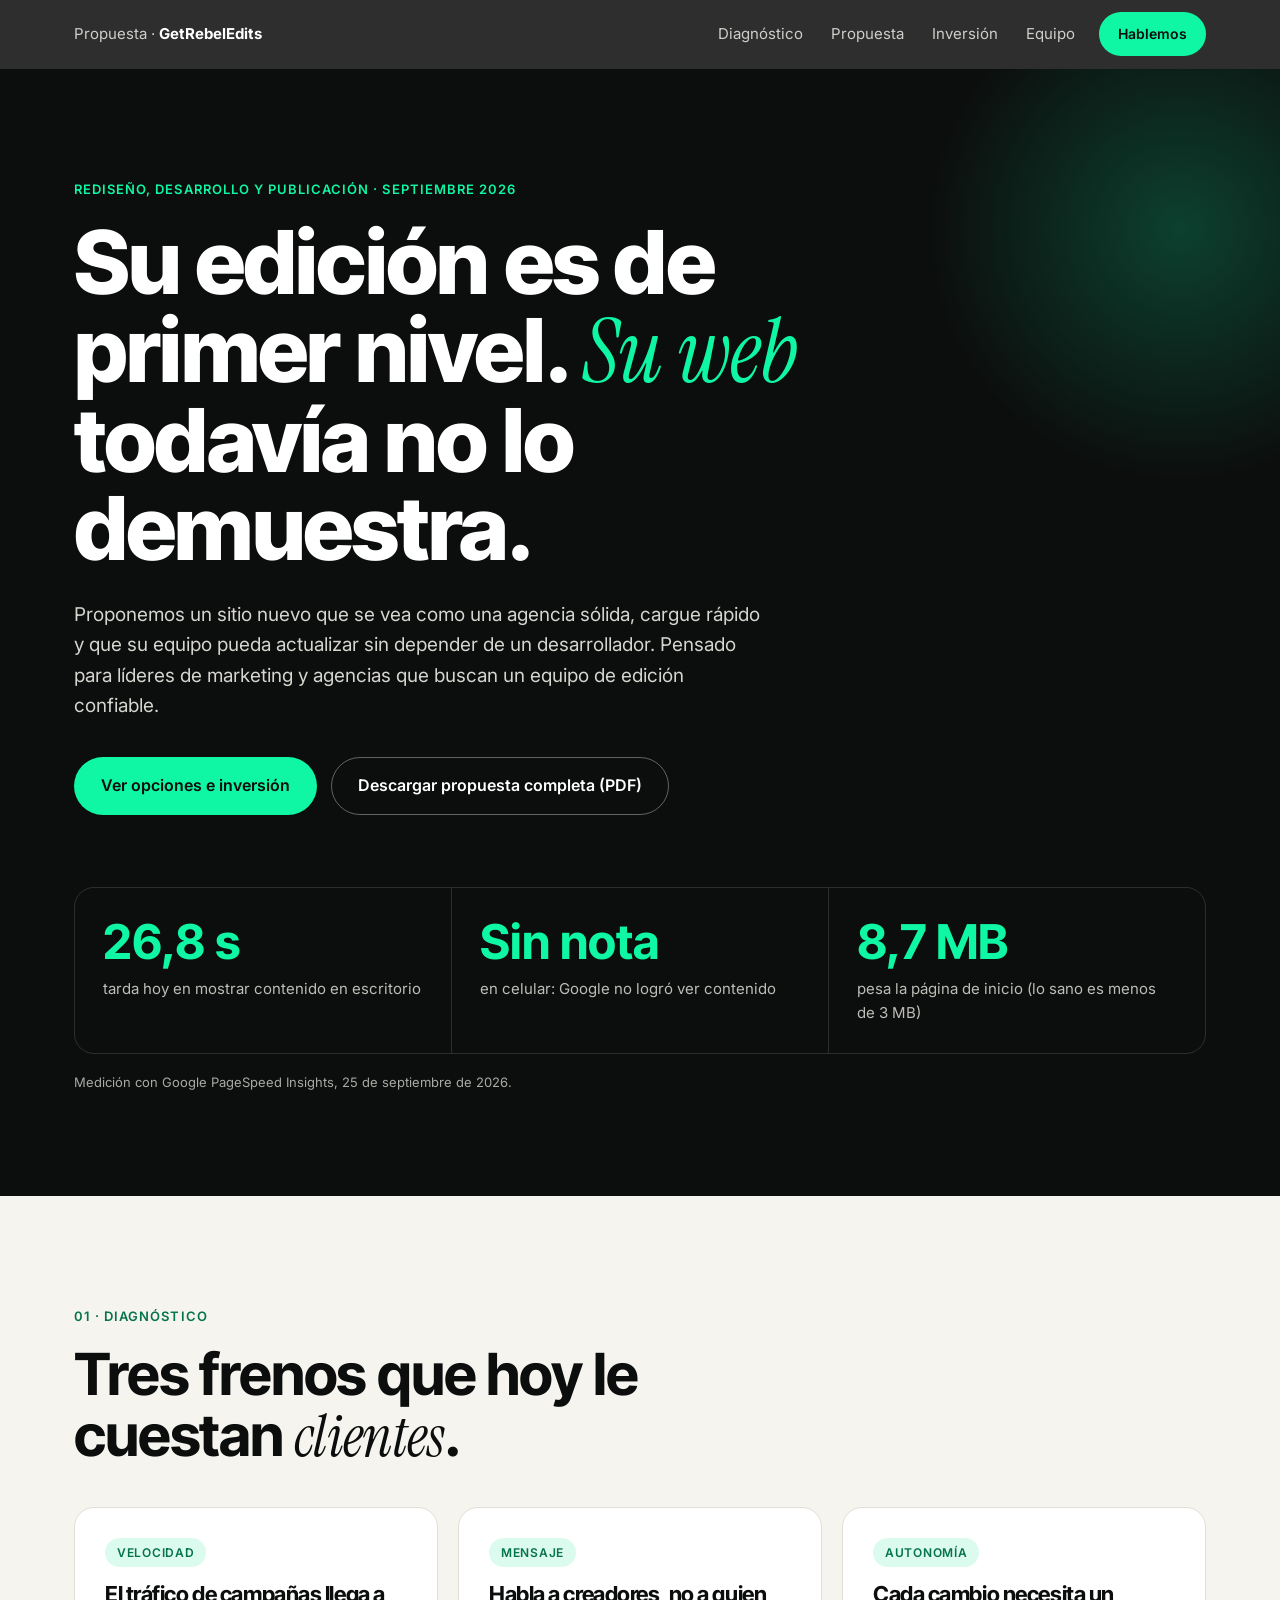
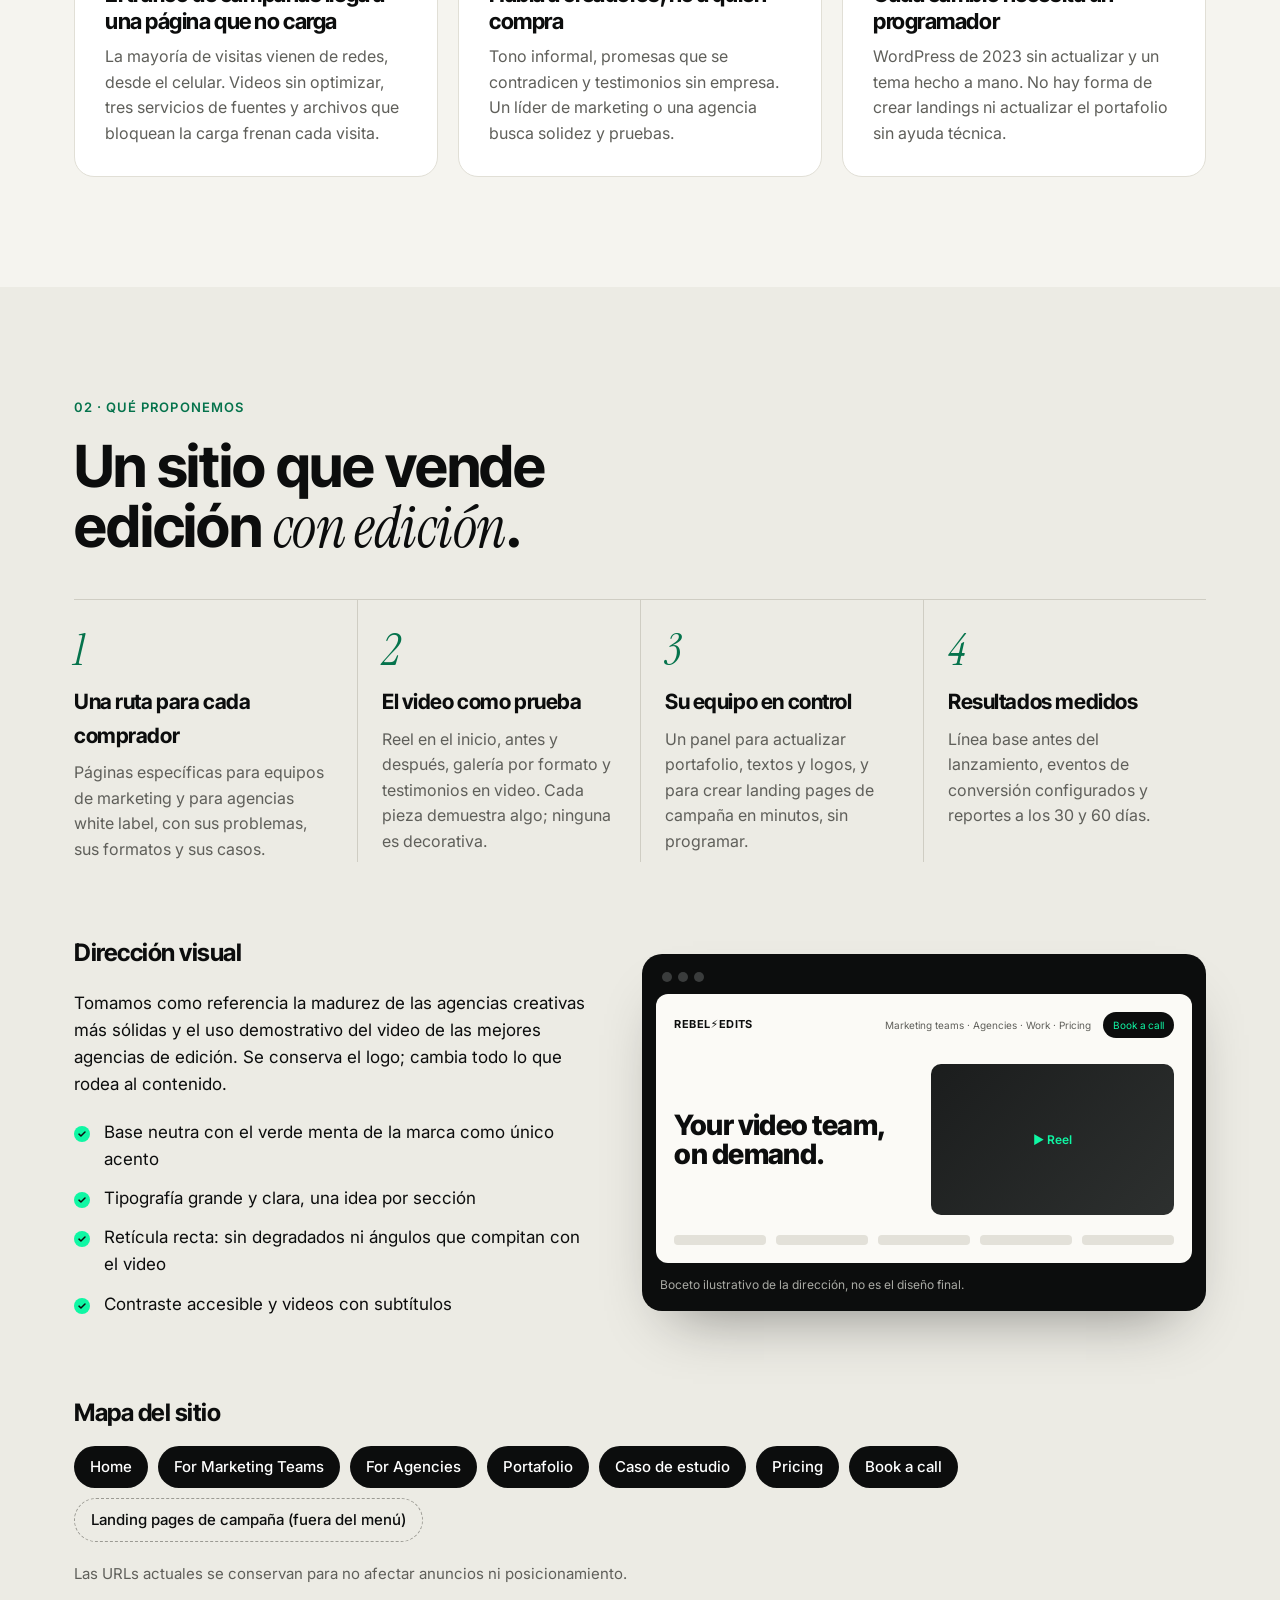
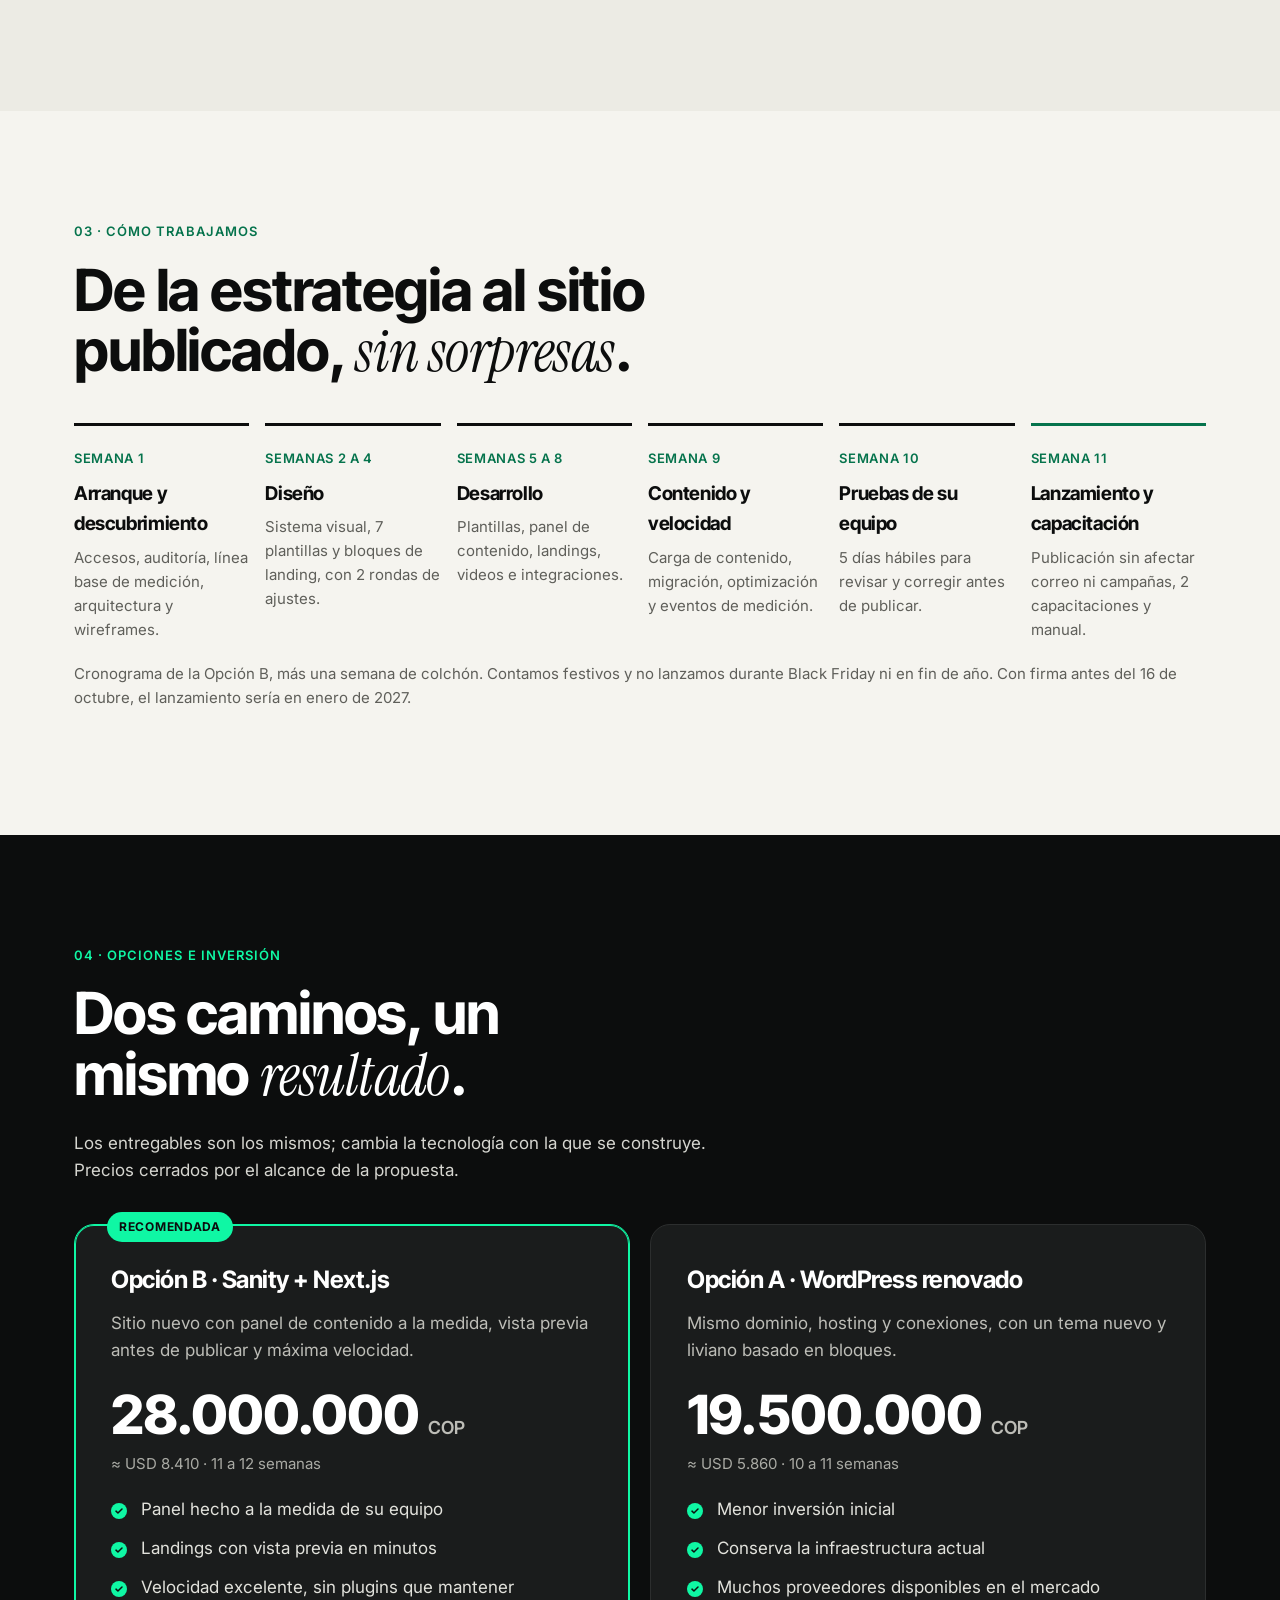
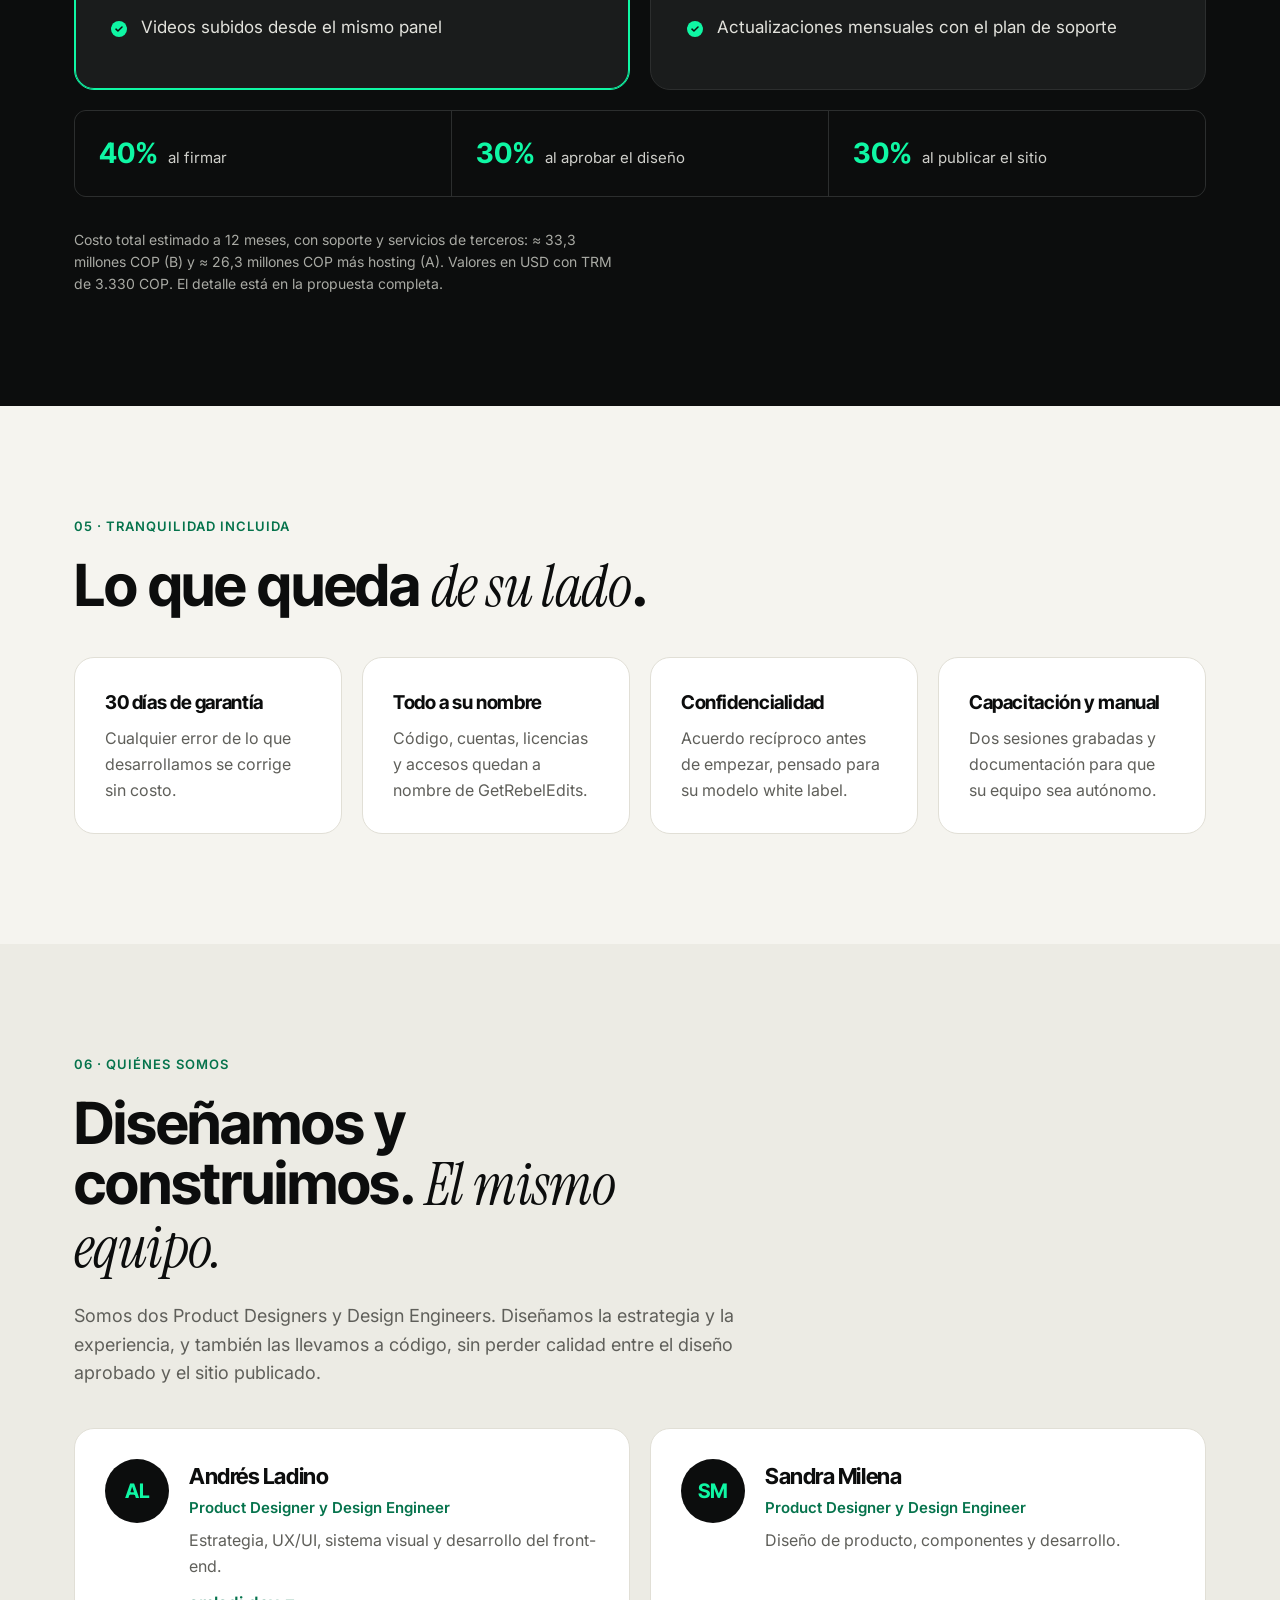
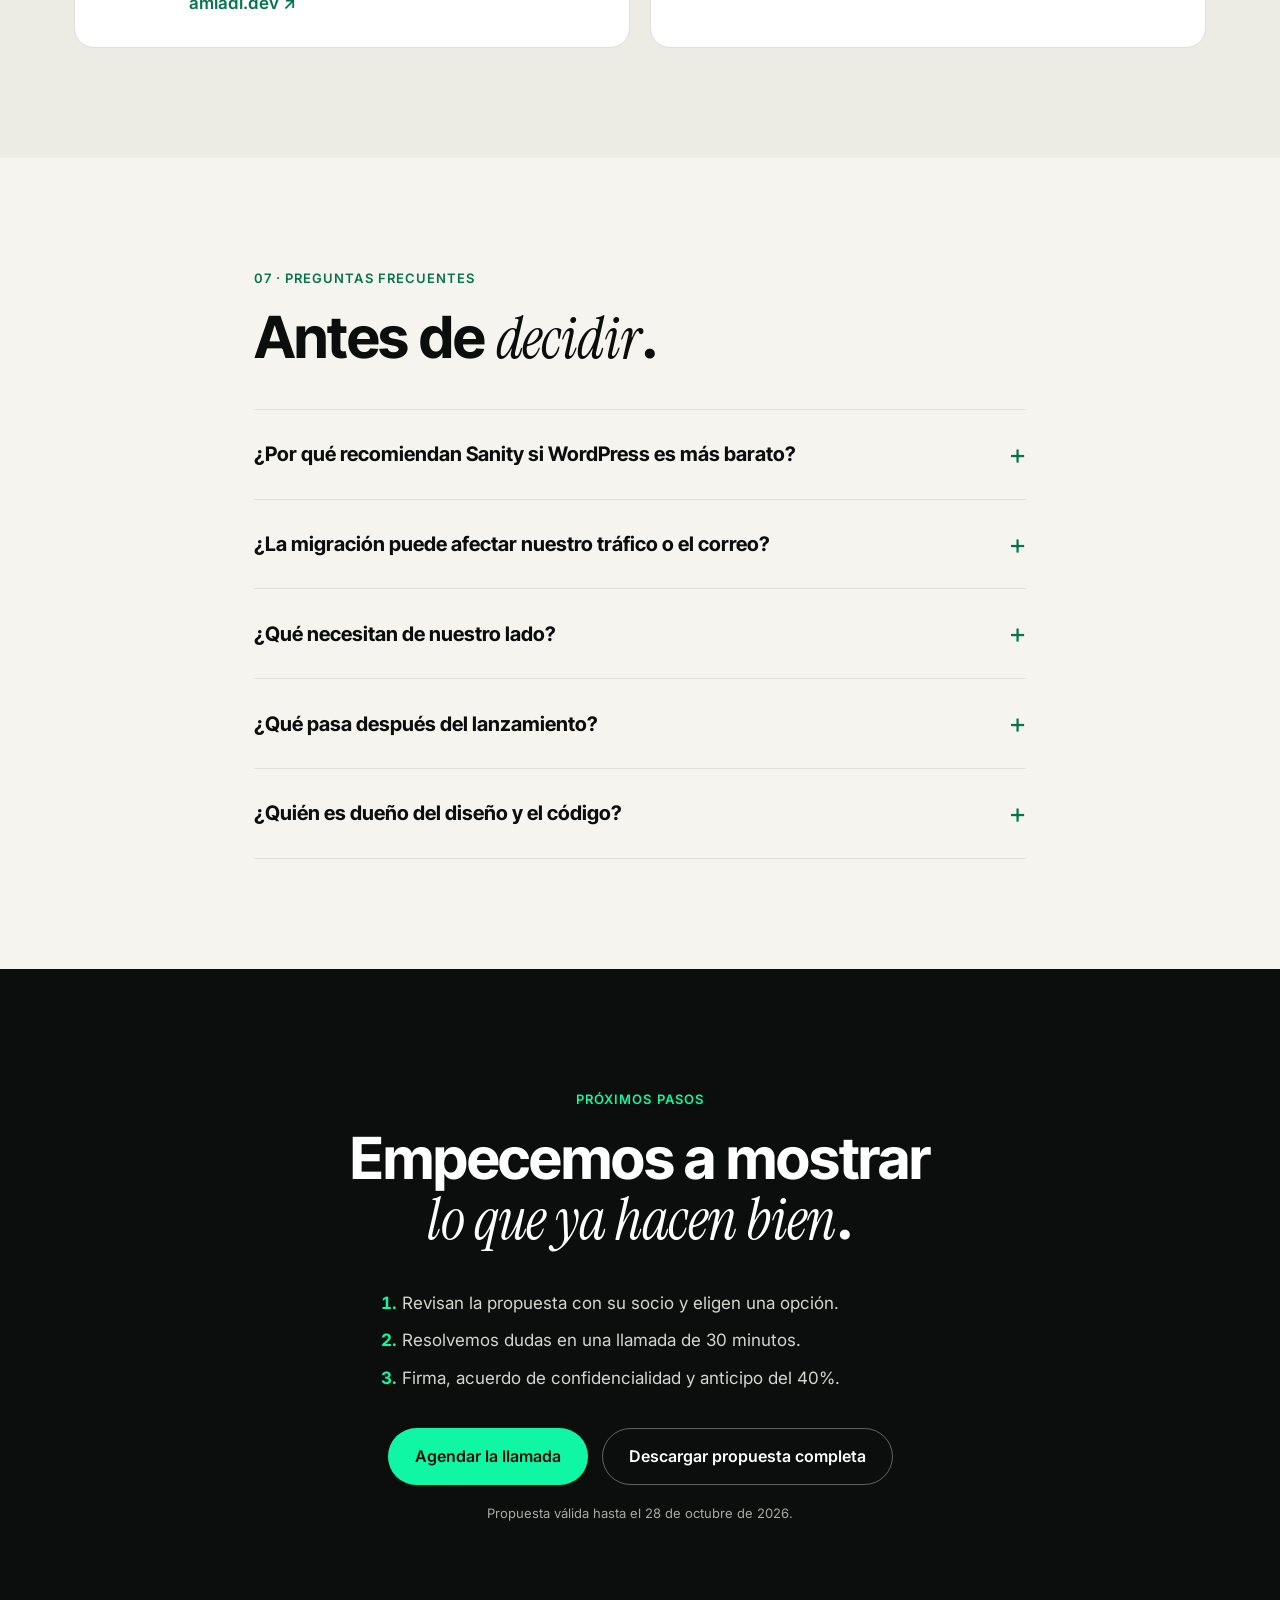
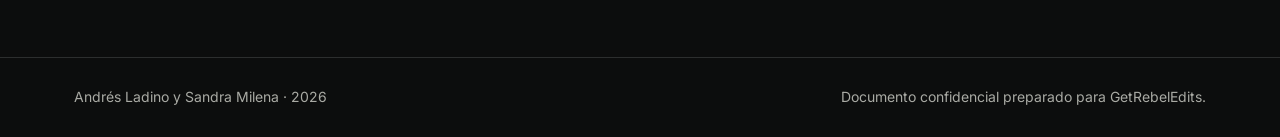
==== commit 14979414: "Quita la sección de proyectos relacionados Co-Authored-By: Claude Opus 5.5 <noreply@anthropic.com> C" ====
--- a/index.html
+++ b/index.html
@@ -251,25 +251,6 @@
             </div>
           </article>
         </div>
-
-        <h3 class="h3 mt">Proyectos relacionados</h3>
-        <div class="grid grid--3">
-          <article class="case">
-            <span class="card__tag">Conjunto App · 2026</span>
-            <h3>Diseño y código en el mismo equipo</h3>
-            <p>App web para administrar conjuntos residenciales, construida con proceso estratégico antes de programar.</p>
-          </article>
-          <article class="case">
-            <span class="card__tag">TUL · 2024</span>
-            <h3>Diseño orientado a conversión</h3>
-            <p>Experimentos con datos de Mixpanel que mejoraron la exploración del catálogo y el checkout de un marketplace.</p>
-          </article>
-          <article class="case">
-            <span class="card__tag">Sabvia · 2023</span>
-            <h3>Mensaje claro para cada segmento</h3>
-            <p>Product discovery con 5 segmentos, A/B test de propuesta de valor y Design Sprint.</p>
-          </article>
-        </div>
       </div>
     </section>
 
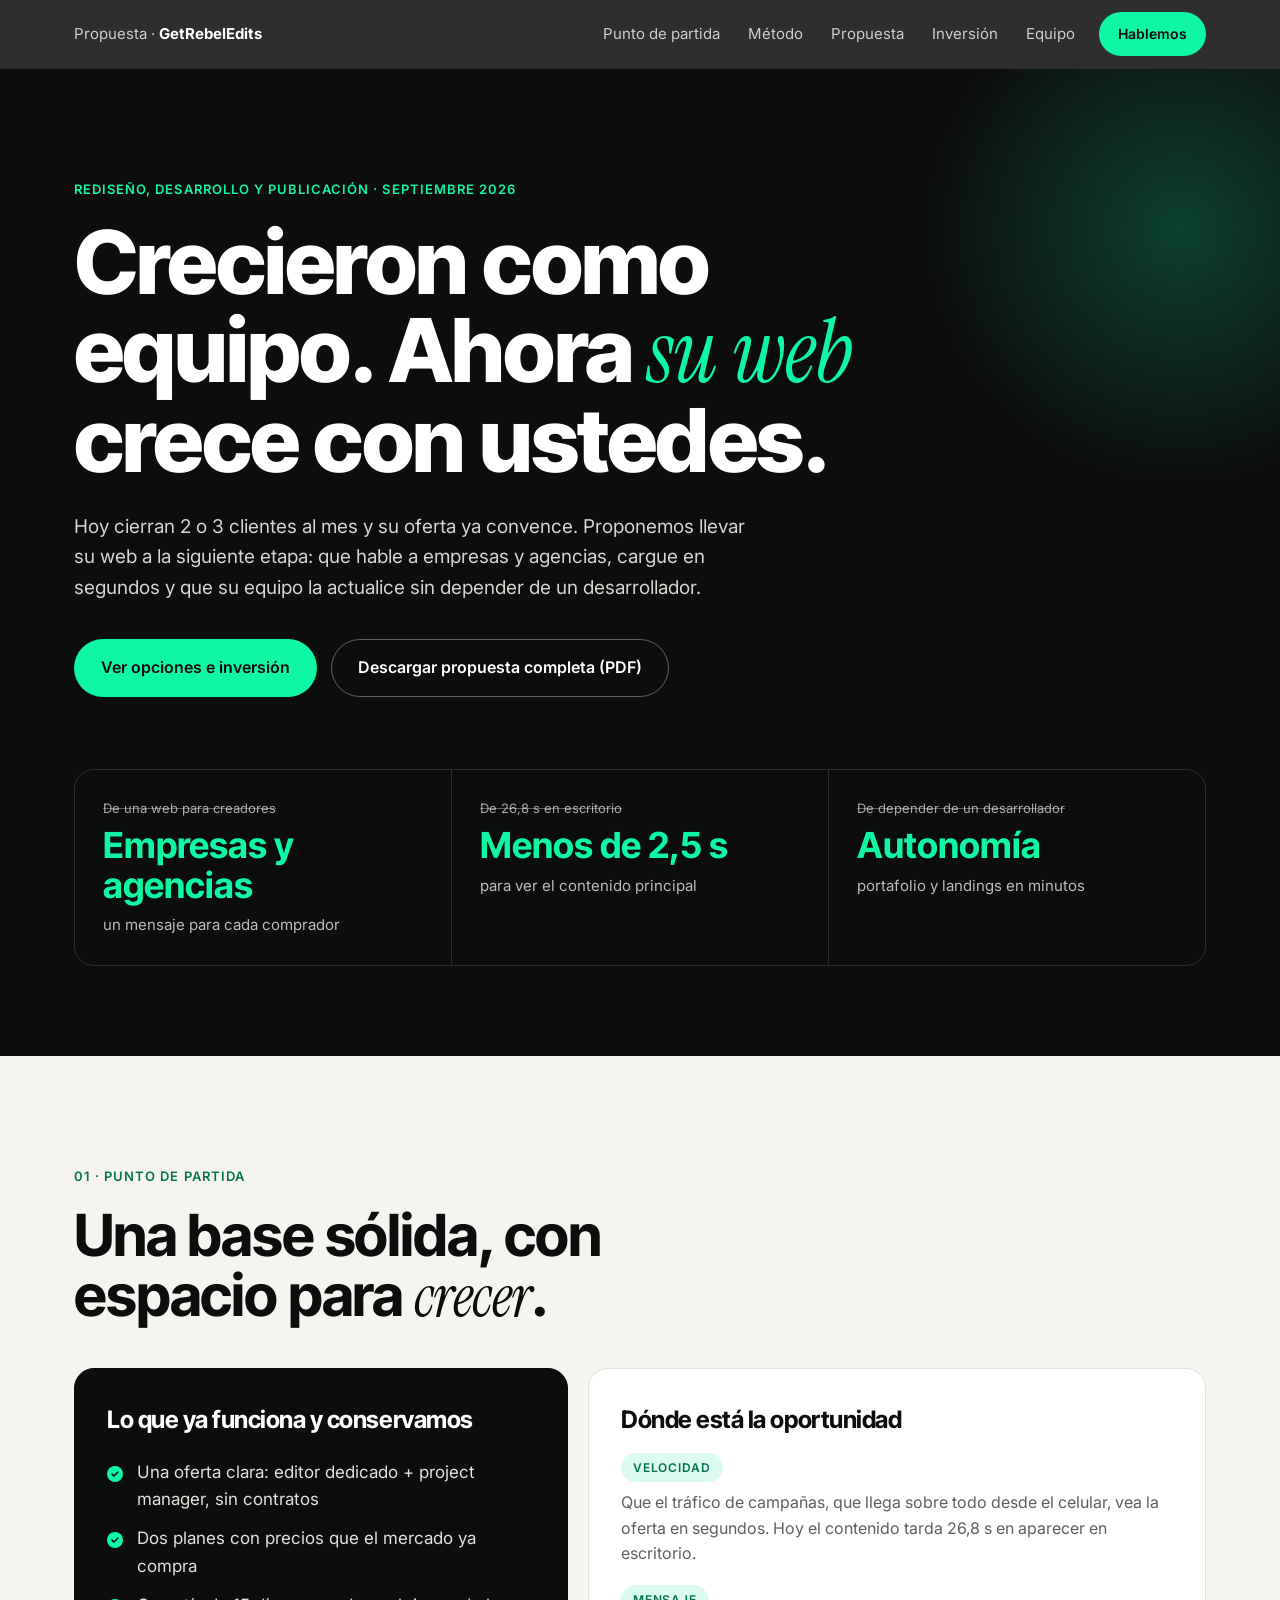
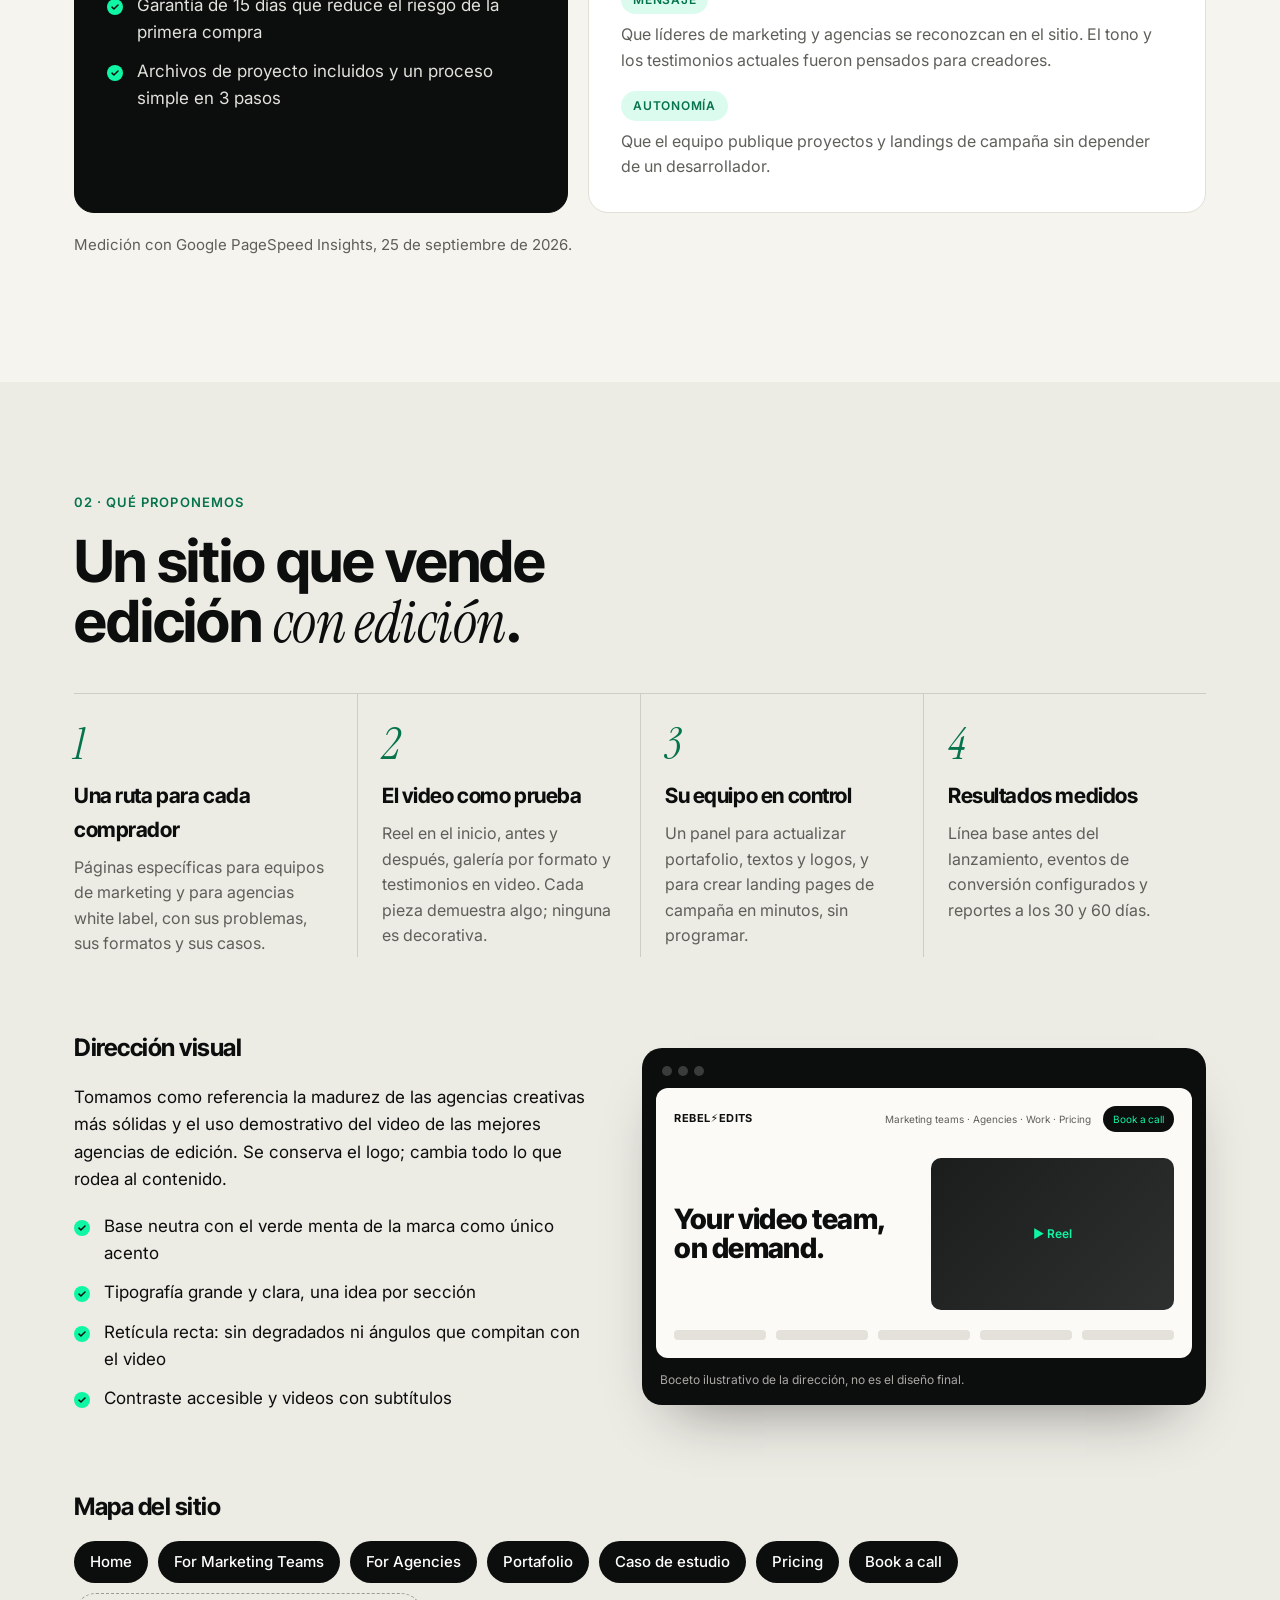
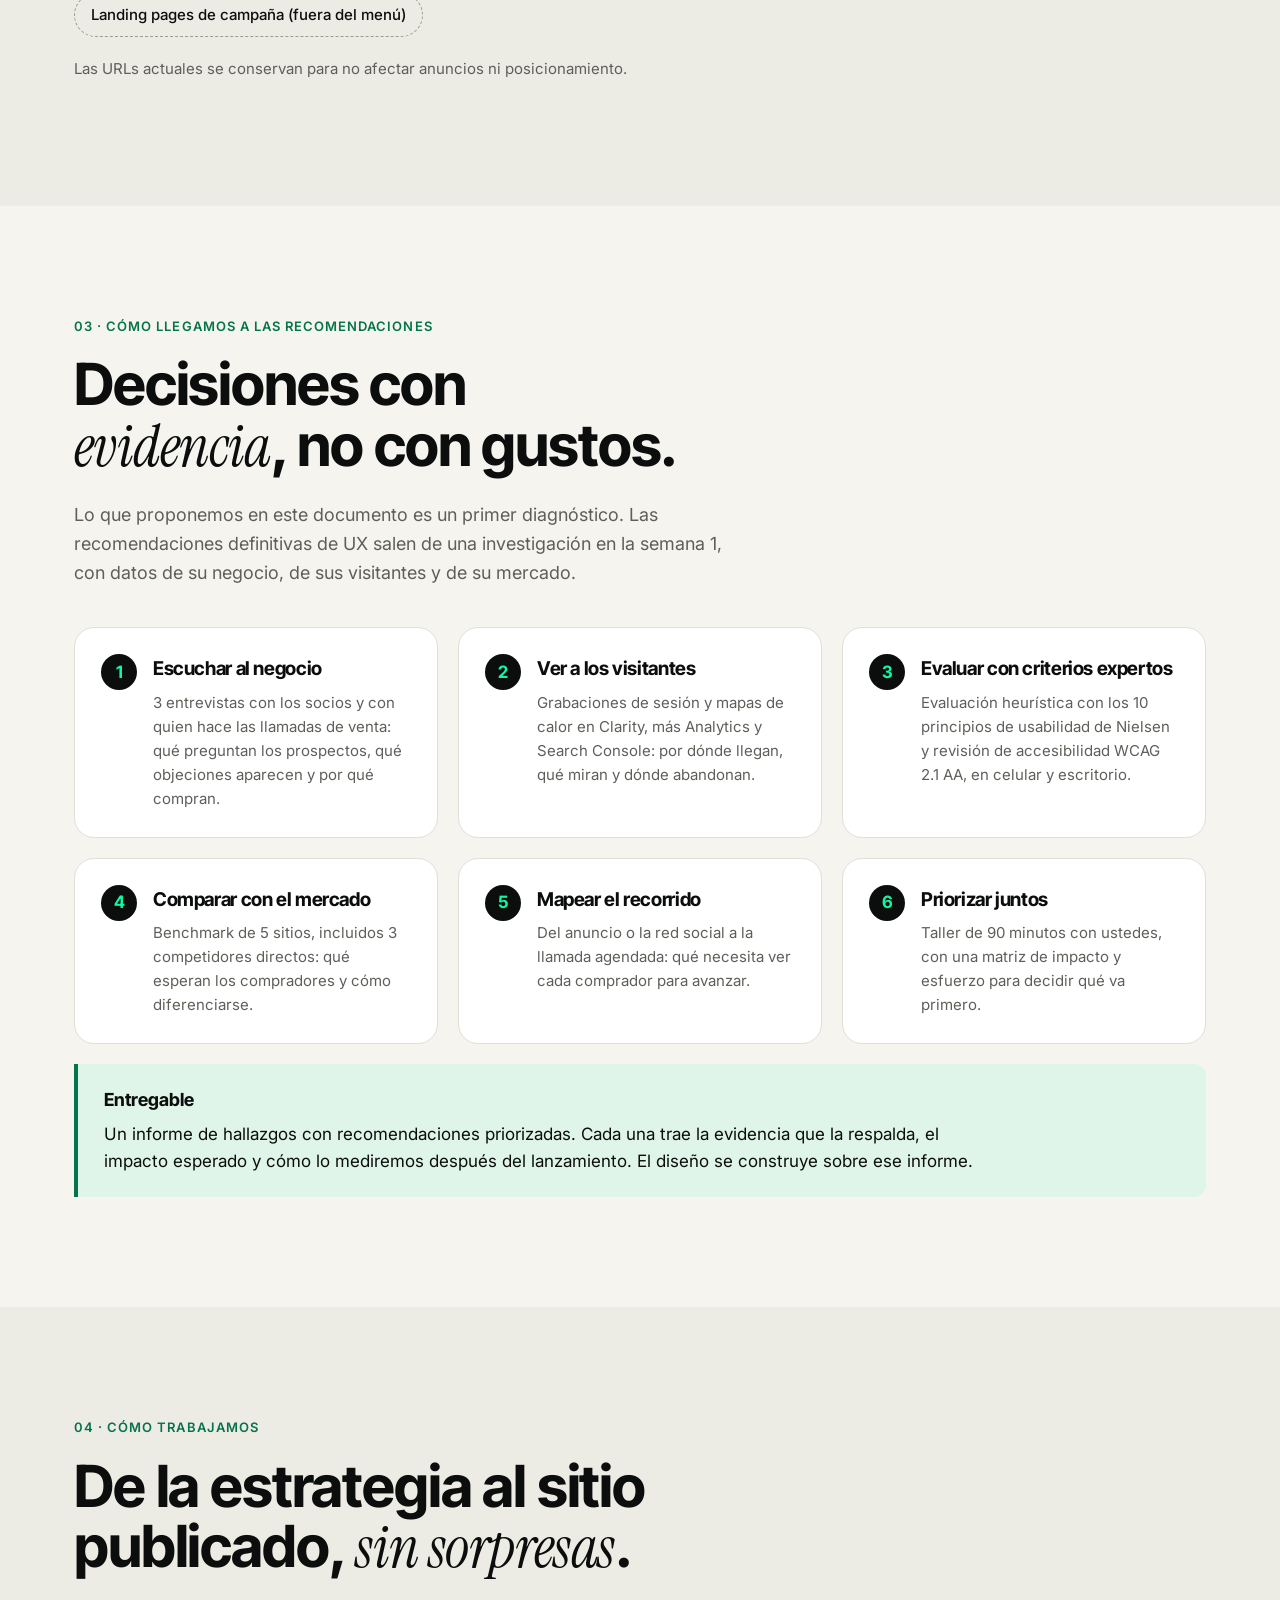
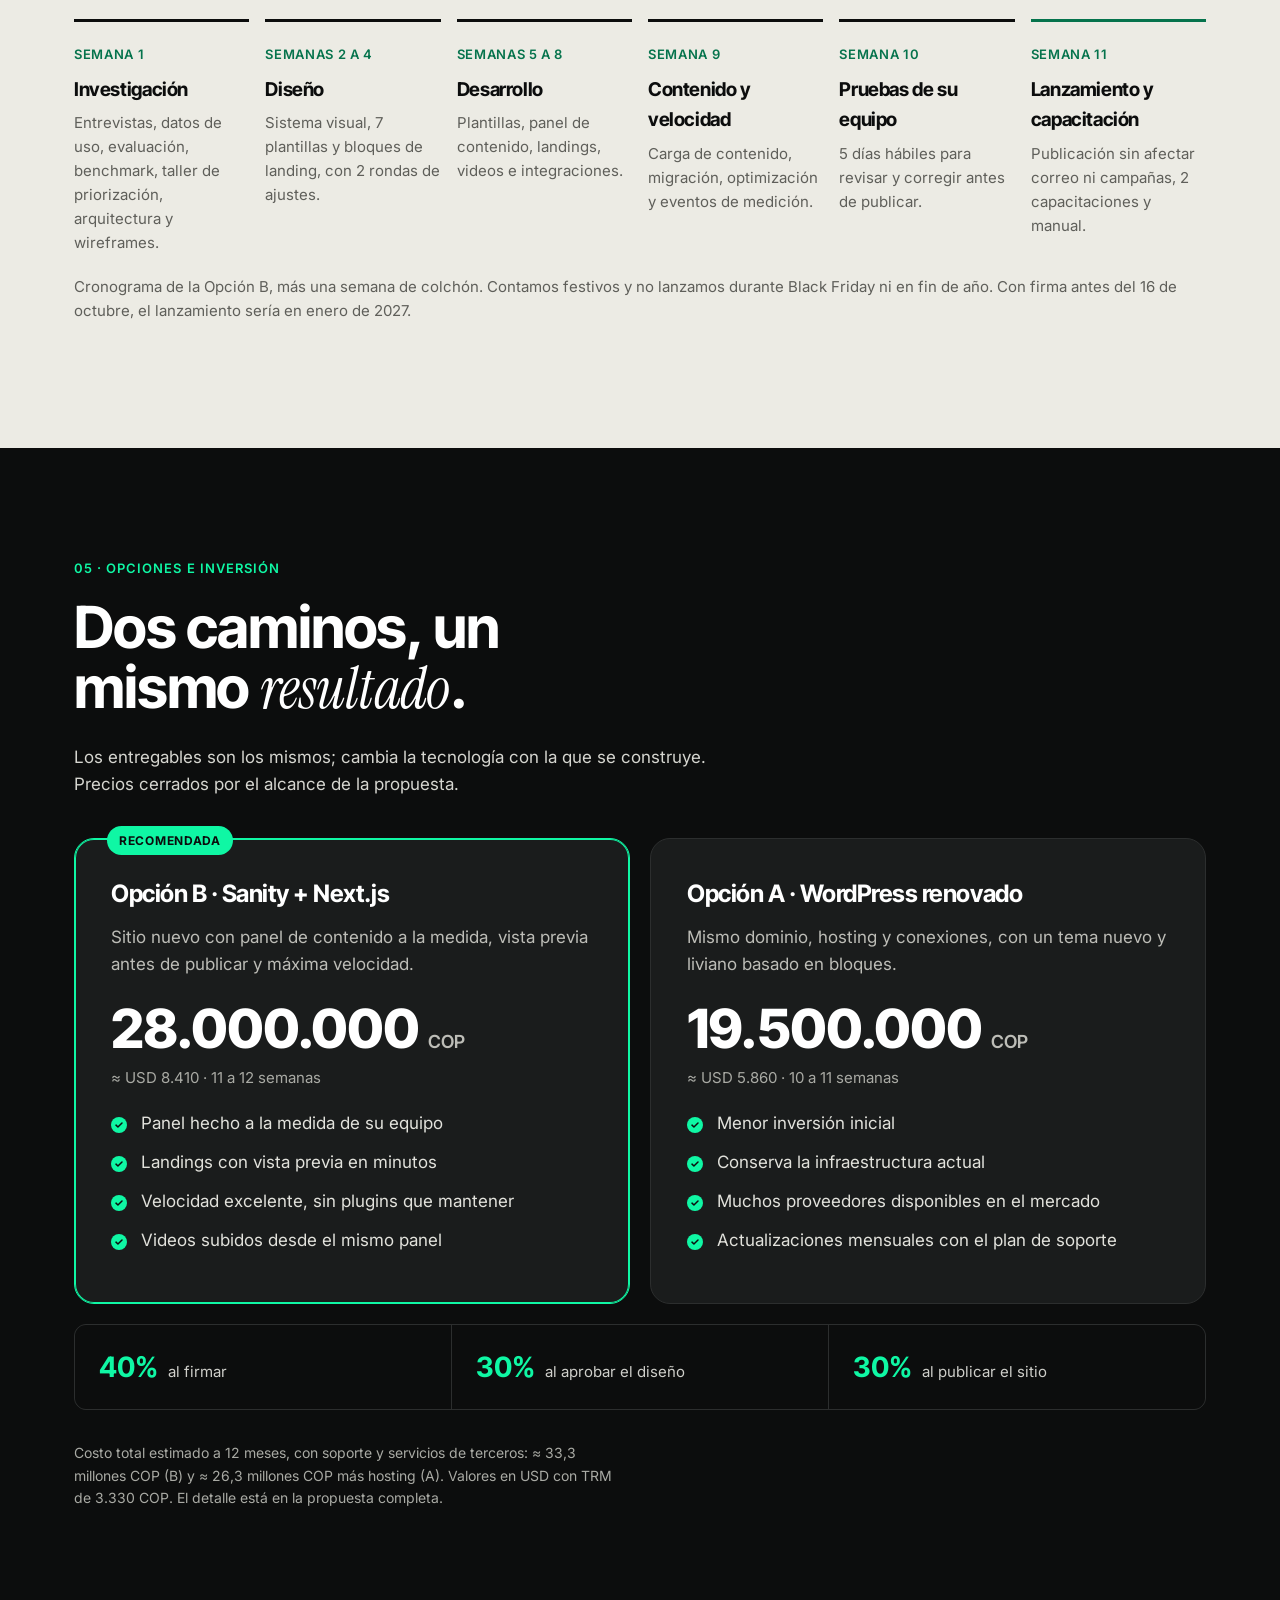
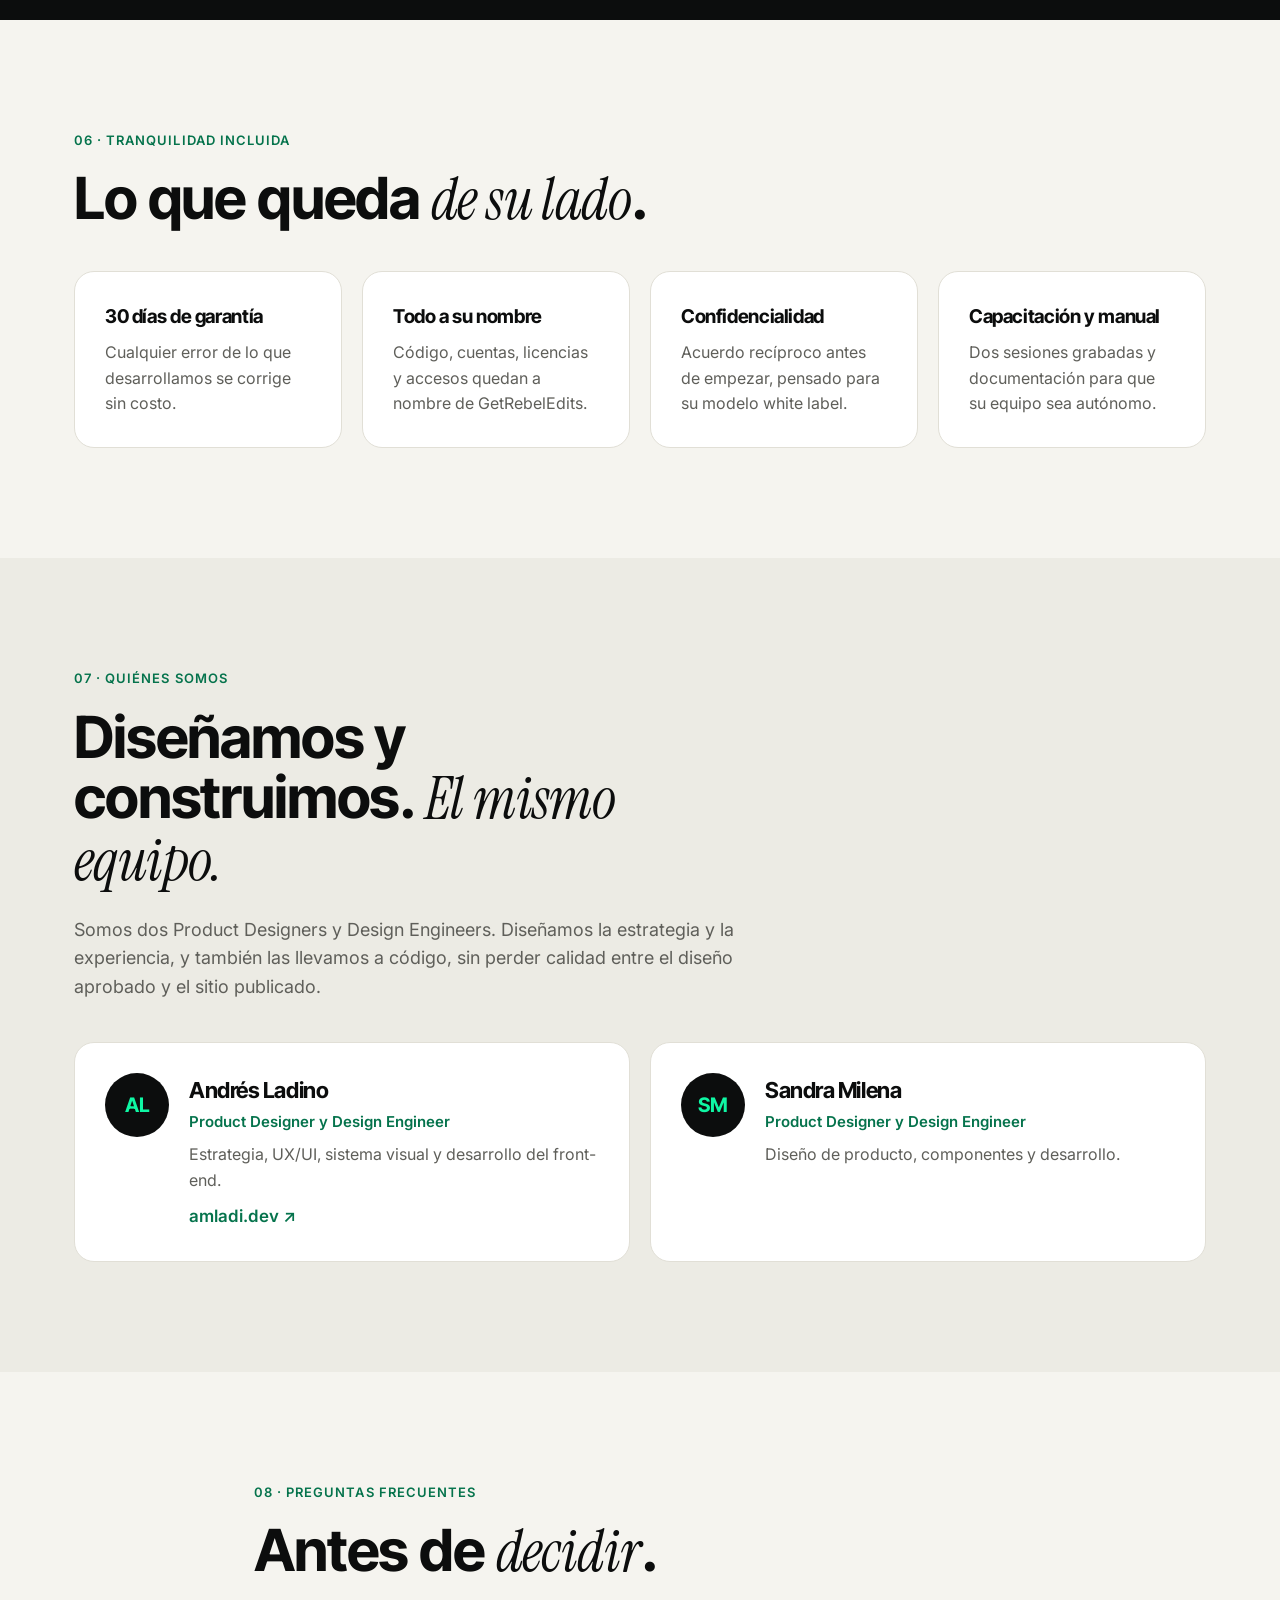
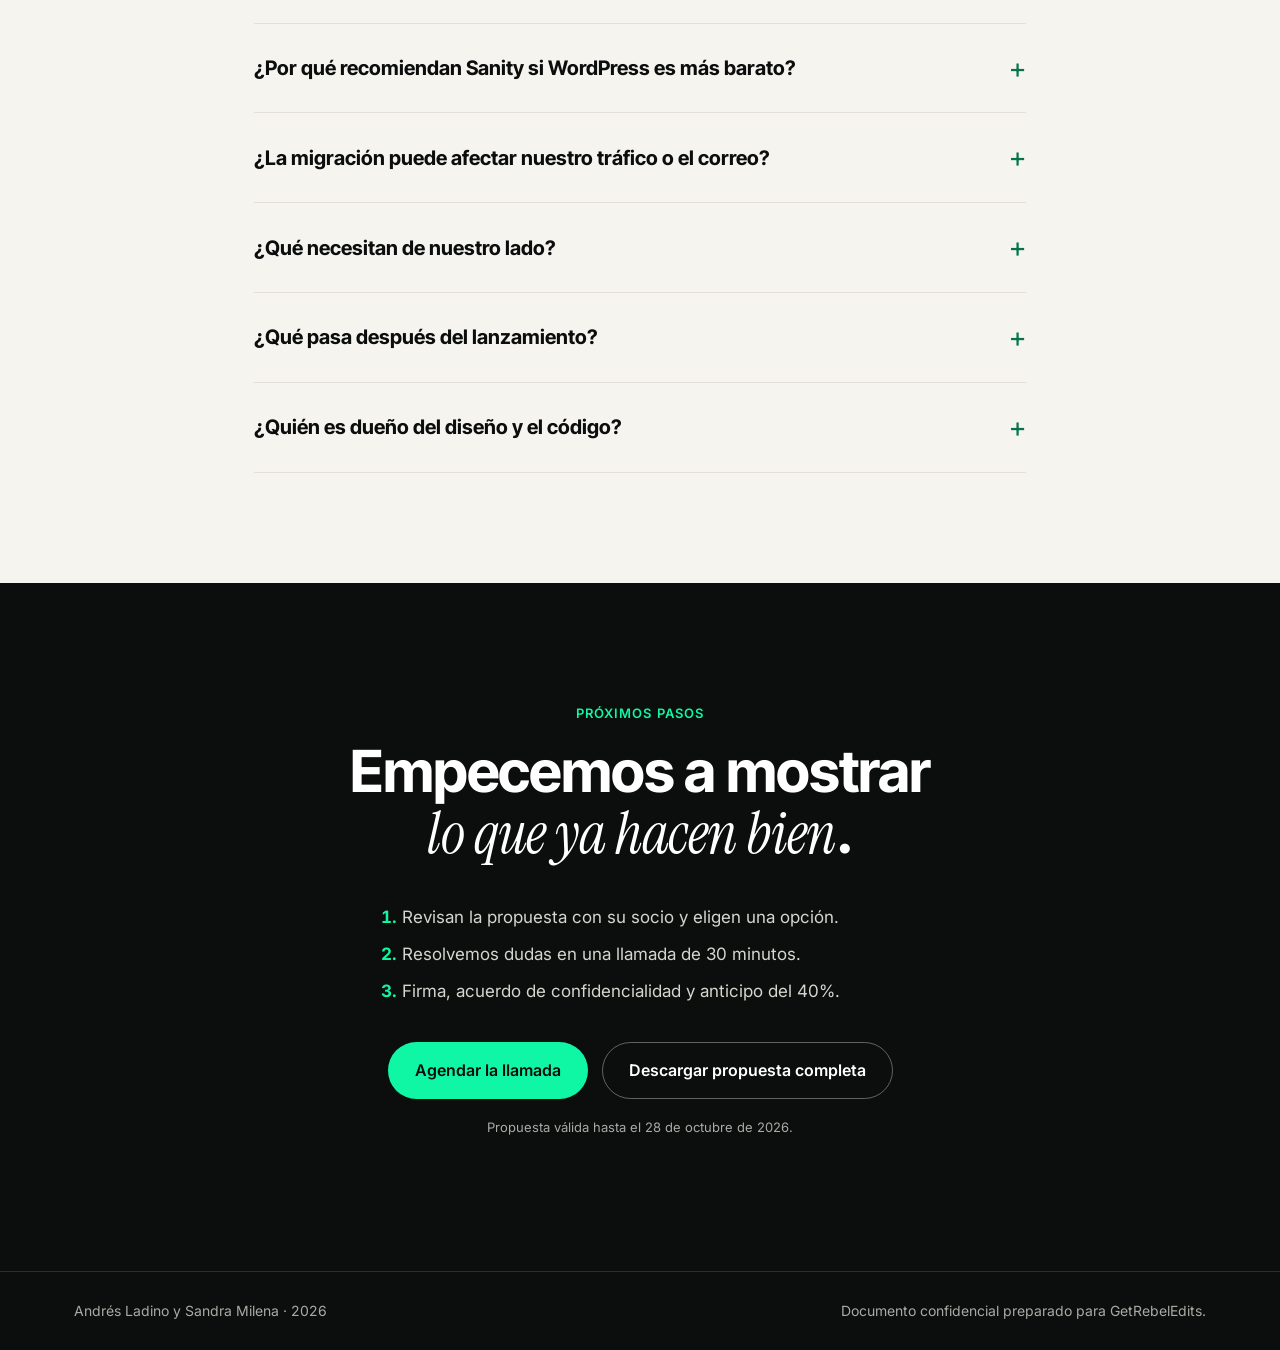
==== commit cc170ce4: "Tono de crecimiento y sección de método de investigación UX Co-Authored-By: Claude Opus 5.5 <noreply" ====
--- a/index.html
+++ b/index.html
@@ -17,7 +17,8 @@
     <div class="wrap nav__inner">
       <a class="nav__brand" href="#top">Propuesta · <strong>GetRebelEdits</strong></a>
       <nav class="nav__links" aria-label="Secciones">
-        <a href="#diagnostico">Diagnóstico</a>
+        <a href="#partida">Punto de partida</a>
+        <a href="#metodo">Método</a>
         <a href="#propuesta">Propuesta</a>
         <a href="#inversion">Inversión</a>
         <a href="#equipo">Equipo</a>
@@ -32,8 +33,8 @@
     <section class="hero dark">
       <div class="wrap">
         <p class="eyebrow">Rediseño, desarrollo y publicación · Septiembre 2026</p>
-        <h1 class="hero__title">Su edición es de primer nivel. <em>Su web</em> todavía no lo demuestra.</h1>
-        <p class="hero__lead">Proponemos un sitio nuevo que se vea como una agencia sólida, cargue rápido y que su equipo pueda actualizar sin depender de un desarrollador. Pensado para líderes de marketing y agencias que buscan un equipo de edición confiable.</p>
+        <h1 class="hero__title">Crecieron como equipo. Ahora <em>su web</em> crece con ustedes.</h1>
+        <p class="hero__lead">Hoy cierran 2 o 3 clientes al mes y su oferta ya convence. Proponemos llevar su web a la siguiente etapa: que hable a empresas y agencias, cargue en segundos y que su equipo la actualice sin depender de un desarrollador.</p>
         <div class="hero__cta">
           <a class="btn btn--mint" href="#inversion">Ver opciones e inversión</a>
           <a class="btn btn--ghost" href="propuesta-completa.pdf" download>Descargar propuesta completa (PDF)</a>
@@ -41,44 +42,50 @@
 
         <div class="stats" role="list">
           <div class="stat" role="listitem">
-            <span class="stat__num">26,8 s</span>
-            <span class="stat__label">tarda hoy en mostrar contenido en escritorio</span>
+            <span class="stat__from">De una web para creadores</span>
+            <span class="stat__num">Empresas y agencias</span>
+            <span class="stat__label">un mensaje para cada comprador</span>
           </div>
           <div class="stat" role="listitem">
-            <span class="stat__num">Sin nota</span>
-            <span class="stat__label">en celular: Google no logró ver contenido</span>
+            <span class="stat__from">De 26,8 s en escritorio</span>
+            <span class="stat__num">Menos de 2,5 s</span>
+            <span class="stat__label">para ver el contenido principal</span>
           </div>
           <div class="stat" role="listitem">
-            <span class="stat__num">8,7 MB</span>
-            <span class="stat__label">pesa la página de inicio (lo sano es menos de 3 MB)</span>
-          </div>
-        </div>
-        <p class="note">Medición con Google PageSpeed Insights, 25 de septiembre de 2026.</p>
-      </div>
-    </section>
-
-    <!-- DIAGNOSTICO -->
-    <section class="section" id="diagnostico">
-      <div class="wrap">
-        <p class="eyebrow eyebrow--dark">01 · Diagnóstico</p>
-        <h2 class="h2">Tres frenos que hoy le cuestan <em>clientes</em>.</h2>
-        <div class="grid grid--3">
-          <article class="card">
-            <span class="card__tag">Velocidad</span>
-            <h3>El tráfico de campañas llega a una página que no carga</h3>
-            <p>La mayoría de visitas vienen de redes, desde el celular. Videos sin optimizar, tres servicios de fuentes y archivos que bloquean la carga frenan cada visita.</p>
-          </article>
-          <article class="card">
-            <span class="card__tag">Mensaje</span>
-            <h3>Habla a creadores, no a quien compra</h3>
-            <p>Tono informal, promesas que se contradicen y testimonios sin empresa. Un líder de marketing o una agencia busca solidez y pruebas.</p>
-          </article>
-          <article class="card">
-            <span class="card__tag">Autonomía</span>
-            <h3>Cada cambio necesita un programador</h3>
-            <p>WordPress de 2023 sin actualizar y un tema hecho a mano. No hay forma de crear landings ni actualizar el portafolio sin ayuda técnica.</p>
-          </article>
-        </div>
+            <span class="stat__from">De depender de un desarrollador</span>
+            <span class="stat__num">Autonomía</span>
+            <span class="stat__label">portafolio y landings en minutos</span>
+          </div>
+        </div>
+      </div>
+    </section>
+
+    <!-- PUNTO DE PARTIDA -->
+    <section class="section" id="partida">
+      <div class="wrap">
+        <p class="eyebrow eyebrow--dark">01 · Punto de partida</p>
+        <h2 class="h2">Una base sólida, con espacio para <em>crecer</em>.</h2>
+
+        <div class="two-col">
+          <div class="panel panel--good">
+            <h3 class="h3">Lo que ya funciona y conservamos</h3>
+            <ul class="checks">
+              <li>Una oferta clara: editor dedicado + project manager, sin contratos</li>
+              <li>Dos planes con precios que el mercado ya compra</li>
+              <li>Garantía de 15 días que reduce el riesgo de la primera compra</li>
+              <li>Archivos de proyecto incluidos y un proceso simple en 3 pasos</li>
+            </ul>
+          </div>
+          <div class="panel">
+            <h3 class="h3">Dónde está la oportunidad</h3>
+            <div class="opps">
+              <div><span class="card__tag">Velocidad</span><p>Que el tráfico de campañas, que llega sobre todo desde el celular, vea la oferta en segundos. Hoy el contenido tarda 26,8 s en aparecer en escritorio.</p></div>
+              <div><span class="card__tag">Mensaje</span><p>Que líderes de marketing y agencias se reconozcan en el sitio. El tono y los testimonios actuales fueron pensados para creadores.</p></div>
+              <div><span class="card__tag">Autonomía</span><p>Que el equipo publique proyectos y landings de campaña sin depender de un desarrollador.</p></div>
+            </div>
+          </div>
+        </div>
+        <p class="muted">Medición con Google PageSpeed Insights, 25 de septiembre de 2026.</p>
       </div>
     </section>
 
@@ -150,13 +157,34 @@
       </div>
     </section>
 
+    <!-- METODO -->
+    <section class="section" id="metodo">
+      <div class="wrap">
+        <p class="eyebrow eyebrow--dark">03 · Cómo llegamos a las recomendaciones</p>
+        <h2 class="h2">Decisiones con <em>evidencia</em>, no con gustos.</h2>
+        <p class="lead-dark">Lo que proponemos en este documento es un primer diagnóstico. Las recomendaciones definitivas de UX salen de una investigación en la semana 1, con datos de su negocio, de sus visitantes y de su mercado.</p>
+        <ol class="method">
+          <li><span class="method__n">1</span><div><h3>Escuchar al negocio</h3><p>3 entrevistas con los socios y con quien hace las llamadas de venta: qué preguntan los prospectos, qué objeciones aparecen y por qué compran.</p></div></li>
+          <li><span class="method__n">2</span><div><h3>Ver a los visitantes</h3><p>Grabaciones de sesión y mapas de calor en Clarity, más Analytics y Search Console: por dónde llegan, qué miran y dónde abandonan.</p></div></li>
+          <li><span class="method__n">3</span><div><h3>Evaluar con criterios expertos</h3><p>Evaluación heurística con los 10 principios de usabilidad de Nielsen y revisión de accesibilidad WCAG 2.1 AA, en celular y escritorio.</p></div></li>
+          <li><span class="method__n">4</span><div><h3>Comparar con el mercado</h3><p>Benchmark de 5 sitios, incluidos 3 competidores directos: qué esperan los compradores y cómo diferenciarse.</p></div></li>
+          <li><span class="method__n">5</span><div><h3>Mapear el recorrido</h3><p>Del anuncio o la red social a la llamada agendada: qué necesita ver cada comprador para avanzar.</p></div></li>
+          <li><span class="method__n">6</span><div><h3>Priorizar juntos</h3><p>Taller de 90 minutos con ustedes, con una matriz de impacto y esfuerzo para decidir qué va primero.</p></div></li>
+        </ol>
+        <div class="deliverable">
+          <strong>Entregable</strong>
+          <p>Un informe de hallazgos con recomendaciones priorizadas. Cada una trae la evidencia que la respalda, el impacto esperado y cómo lo mediremos después del lanzamiento. El diseño se construye sobre ese informe.</p>
+        </div>
+      </div>
+    </section>
+
     <!-- PROCESO -->
-    <section class="section" id="proceso">
-      <div class="wrap">
-        <p class="eyebrow eyebrow--dark">03 · Cómo trabajamos</p>
+    <section class="section section--tint" id="proceso">
+      <div class="wrap">
+        <p class="eyebrow eyebrow--dark">04 · Cómo trabajamos</p>
         <h2 class="h2">De la estrategia al sitio publicado, <em>sin sorpresas</em>.</h2>
         <ol class="timeline">
-          <li><span class="timeline__w">Semana 1</span><h3>Arranque y descubrimiento</h3><p>Accesos, auditoría, línea base de medición, arquitectura y wireframes.</p></li>
+          <li><span class="timeline__w">Semana 1</span><h3>Investigación</h3><p>Entrevistas, datos de uso, evaluación, benchmark, taller de priorización, arquitectura y wireframes.</p></li>
           <li><span class="timeline__w">Semanas 2 a 4</span><h3>Diseño</h3><p>Sistema visual, 7 plantillas y bloques de landing, con 2 rondas de ajustes.</p></li>
           <li><span class="timeline__w">Semanas 5 a 8</span><h3>Desarrollo</h3><p>Plantillas, panel de contenido, landings, videos e integraciones.</p></li>
           <li><span class="timeline__w">Semana 9</span><h3>Contenido y velocidad</h3><p>Carga de contenido, migración, optimización y eventos de medición.</p></li>
@@ -170,7 +198,7 @@
     <!-- INVERSION -->
     <section class="section dark" id="inversion">
       <div class="wrap">
-        <p class="eyebrow">04 · Opciones e inversión</p>
+        <p class="eyebrow">05 · Opciones e inversión</p>
         <h2 class="h2">Dos caminos, un mismo <em>resultado</em>.</h2>
         <p class="lead-light">Los entregables son los mismos; cambia la tecnología con la que se construye. Precios cerrados por el alcance de la propuesta.</p>
 
@@ -215,7 +243,7 @@
     <!-- INCLUIDO -->
     <section class="section">
       <div class="wrap">
-        <p class="eyebrow eyebrow--dark">05 · Tranquilidad incluida</p>
+        <p class="eyebrow eyebrow--dark">06 · Tranquilidad incluida</p>
         <h2 class="h2">Lo que queda <em>de su lado</em>.</h2>
         <div class="grid grid--4">
           <div class="mini"><h3>30 días de garantía</h3><p>Cualquier error de lo que desarrollamos se corrige sin costo.</p></div>
@@ -229,7 +257,7 @@
     <!-- EQUIPO -->
     <section class="section section--tint" id="equipo">
       <div class="wrap">
-        <p class="eyebrow eyebrow--dark">06 · Quiénes somos</p>
+        <p class="eyebrow eyebrow--dark">07 · Quiénes somos</p>
         <h2 class="h2">Diseñamos y construimos. <em>El mismo equipo.</em></h2>
         <p class="lead-dark">Somos dos Product Designers y Design Engineers. Diseñamos la estrategia y la experiencia, y también las llevamos a código, sin perder calidad entre el diseño aprobado y el sitio publicado.</p>
         <div class="grid grid--2">
@@ -257,7 +285,7 @@
     <!-- FAQ -->
     <section class="section" id="faq">
       <div class="wrap wrap--narrow">
-        <p class="eyebrow eyebrow--dark">07 · Preguntas frecuentes</p>
+        <p class="eyebrow eyebrow--dark">08 · Preguntas frecuentes</p>
         <h2 class="h2">Antes de <em>decidir</em>.</h2>
         <div class="faq">
           <details>
--- a/styles.css
+++ b/styles.css
@@ -257,3 +257,32 @@
   html { scroll-behavior: auto; }
   .btn { transition: none; }
 }
+
+/* Punto de partida */
+.stat__from { display: block; font-size: 13px; color: var(--muted-light); text-decoration: line-through; text-decoration-color: rgba(255,255,255,.35); margin-bottom: 8px; }
+.stats .stat__num { font-size: clamp(26px, 2.8vw, 36px); }
+.two-col { display: grid; grid-template-columns: 1fr 1.25fr; gap: 20px; }
+.panel { background: var(--white); border: 1px solid var(--line); border-radius: var(--radius); padding: 32px; }
+.panel--good { background: #0c0d0d; color: var(--white); border-color: #0c0d0d; }
+.panel--good .checks li { color: #e2e2dc; }
+.opps { display: grid; gap: 18px; }
+.opps p { color: var(--muted); margin: 8px 0 0; font-size: 16px; }
+
+/* Método */
+.method { list-style: none; padding: 0; margin: 0; display: grid; grid-template-columns: repeat(3, 1fr); gap: 20px; }
+.method li { display: flex; gap: 16px; background: var(--white); border: 1px solid var(--line); border-radius: var(--radius); padding: 26px; }
+.method__n { flex: none; width: 36px; height: 36px; border-radius: 50%; background: var(--ink); color: var(--mint); display: grid; place-items: center; font-family: var(--font-head); font-weight: 700; }
+.method h3 { font-size: 19px; margin-bottom: 6px; }
+.method p { color: var(--muted); margin: 0; font-size: 15px; }
+.deliverable { margin-top: 20px; border-left: 4px solid var(--mint-ink); background: #dff5ea; border-radius: 0 var(--radius-sm) var(--radius-sm) 0; padding: 22px 26px; }
+.deliverable strong { font-family: var(--font-head); font-size: 18px; }
+.deliverable p { margin: 6px 0 0; max-width: 80ch; }
+
+@media (max-width: 1000px) {
+  .two-col { grid-template-columns: 1fr; }
+  .method { grid-template-columns: repeat(2, 1fr); }
+}
+@media (max-width: 760px) {
+  .method { grid-template-columns: 1fr; }
+  .panel { padding: 24px; }
+}
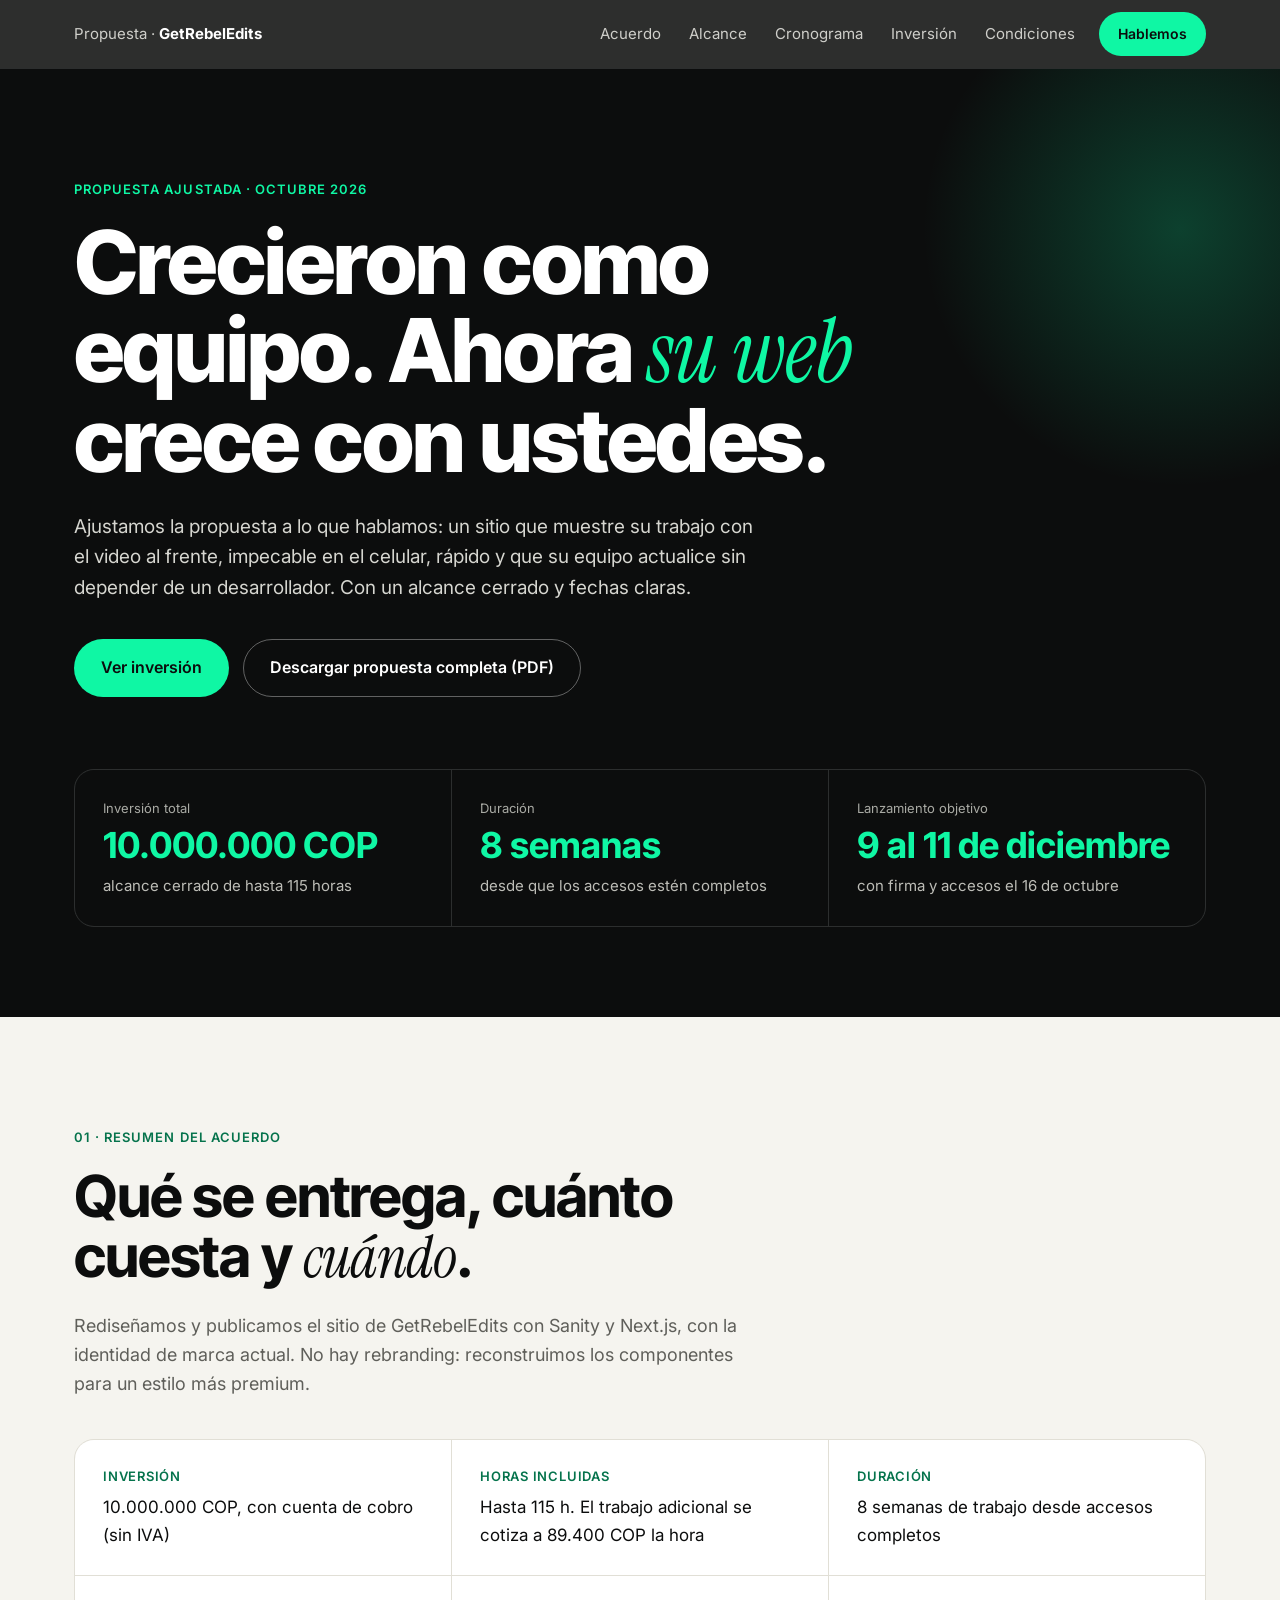
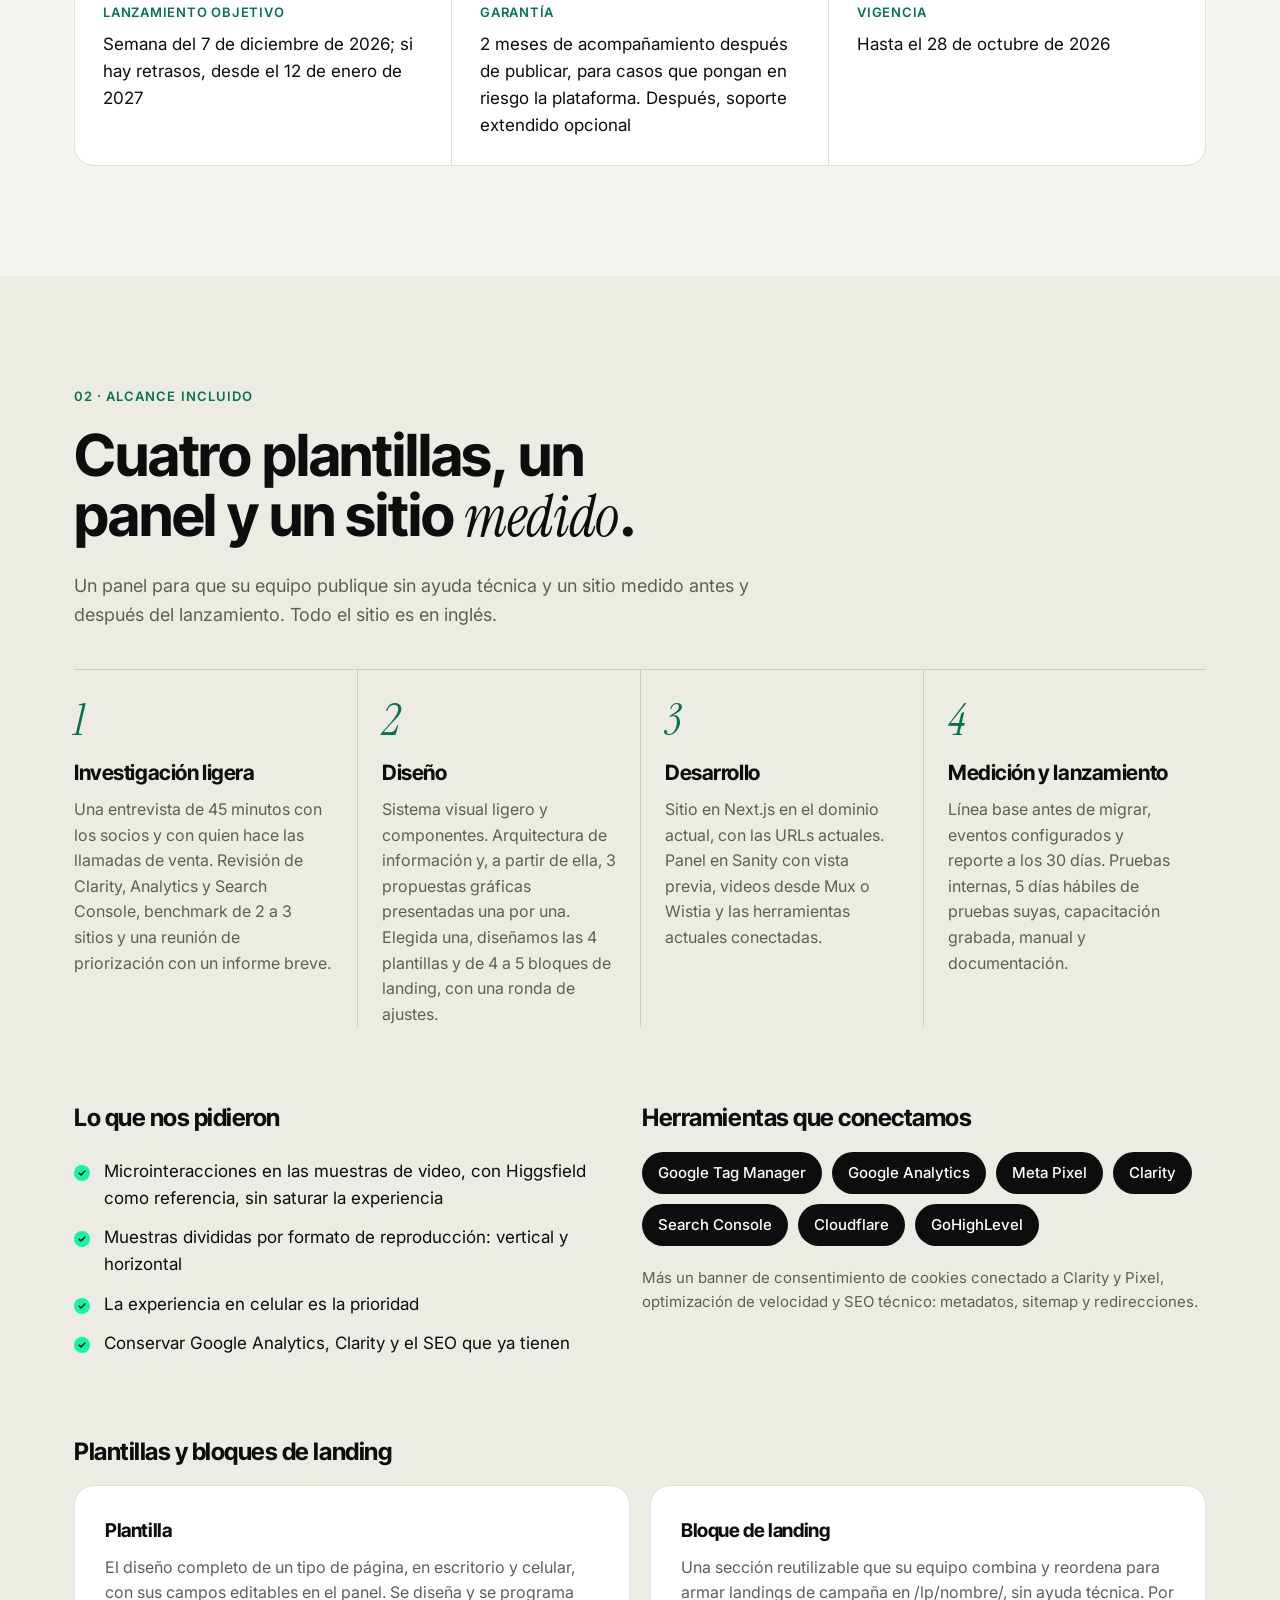
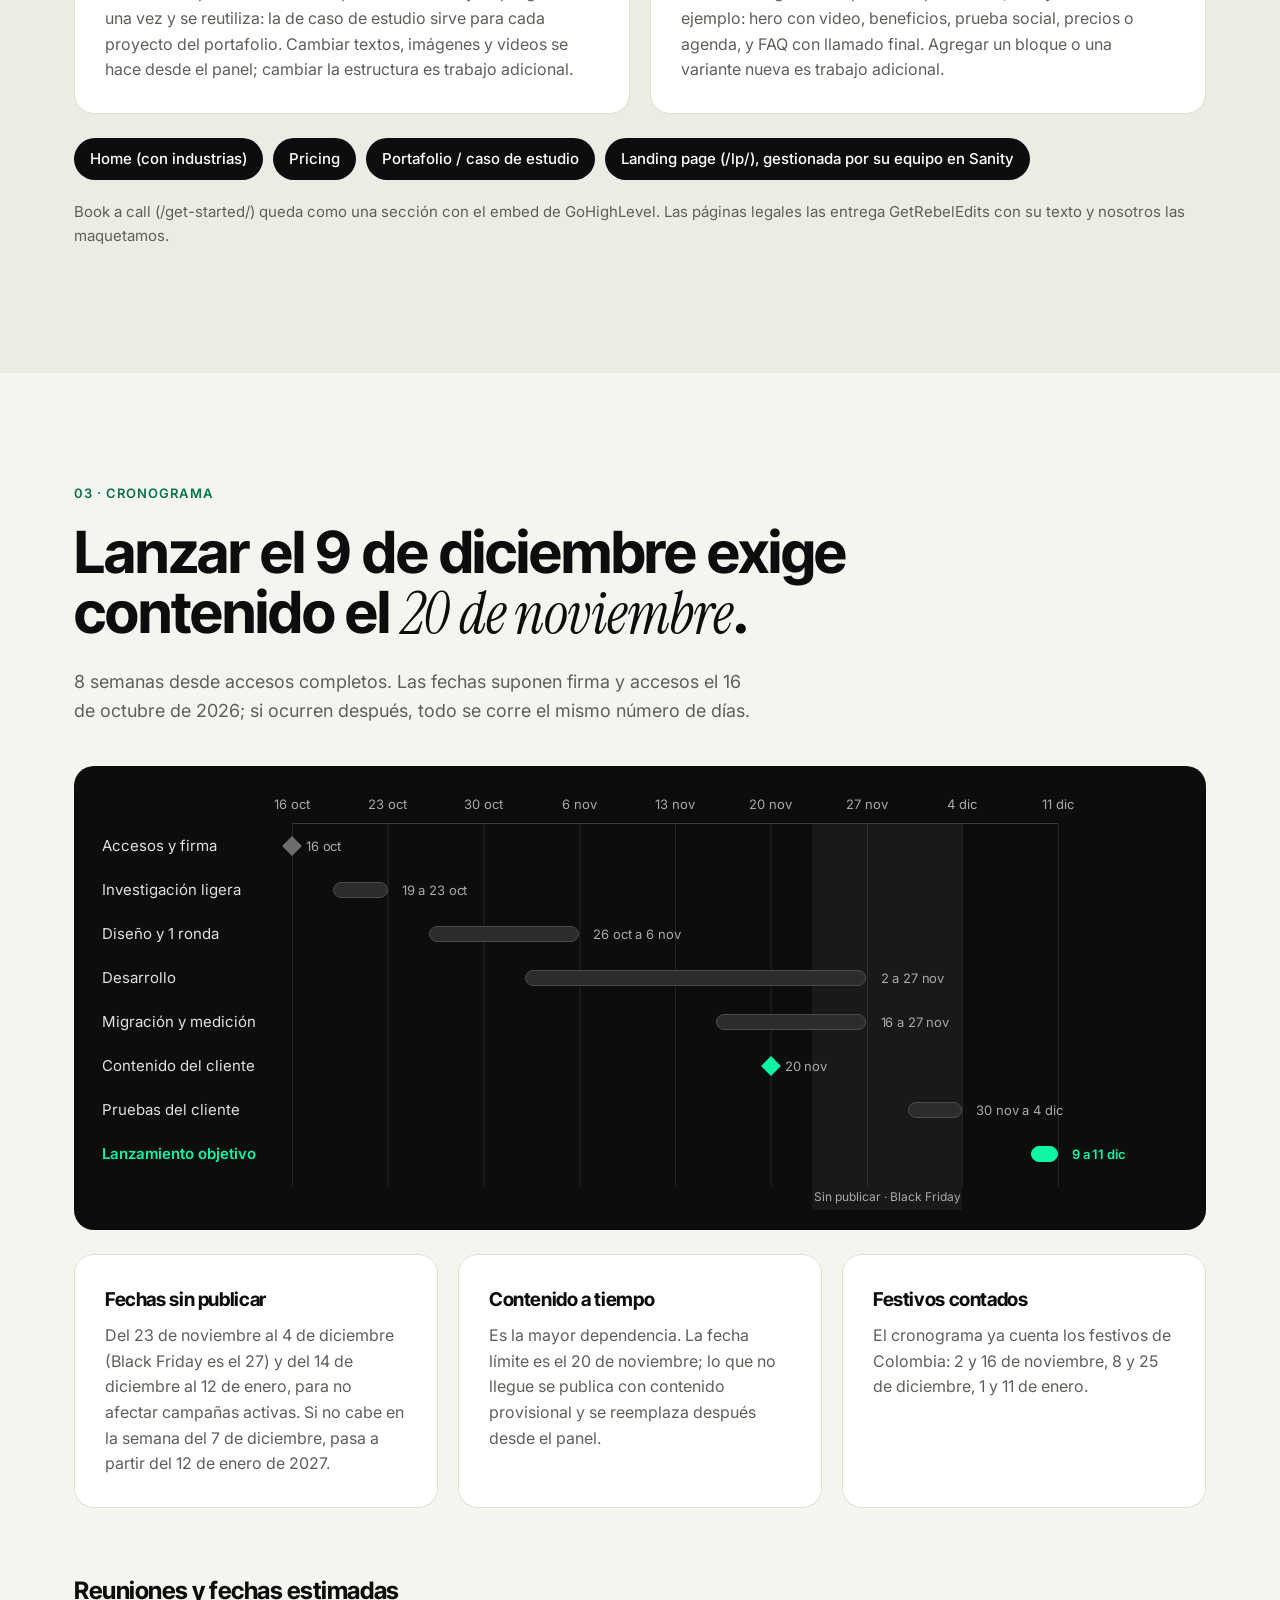
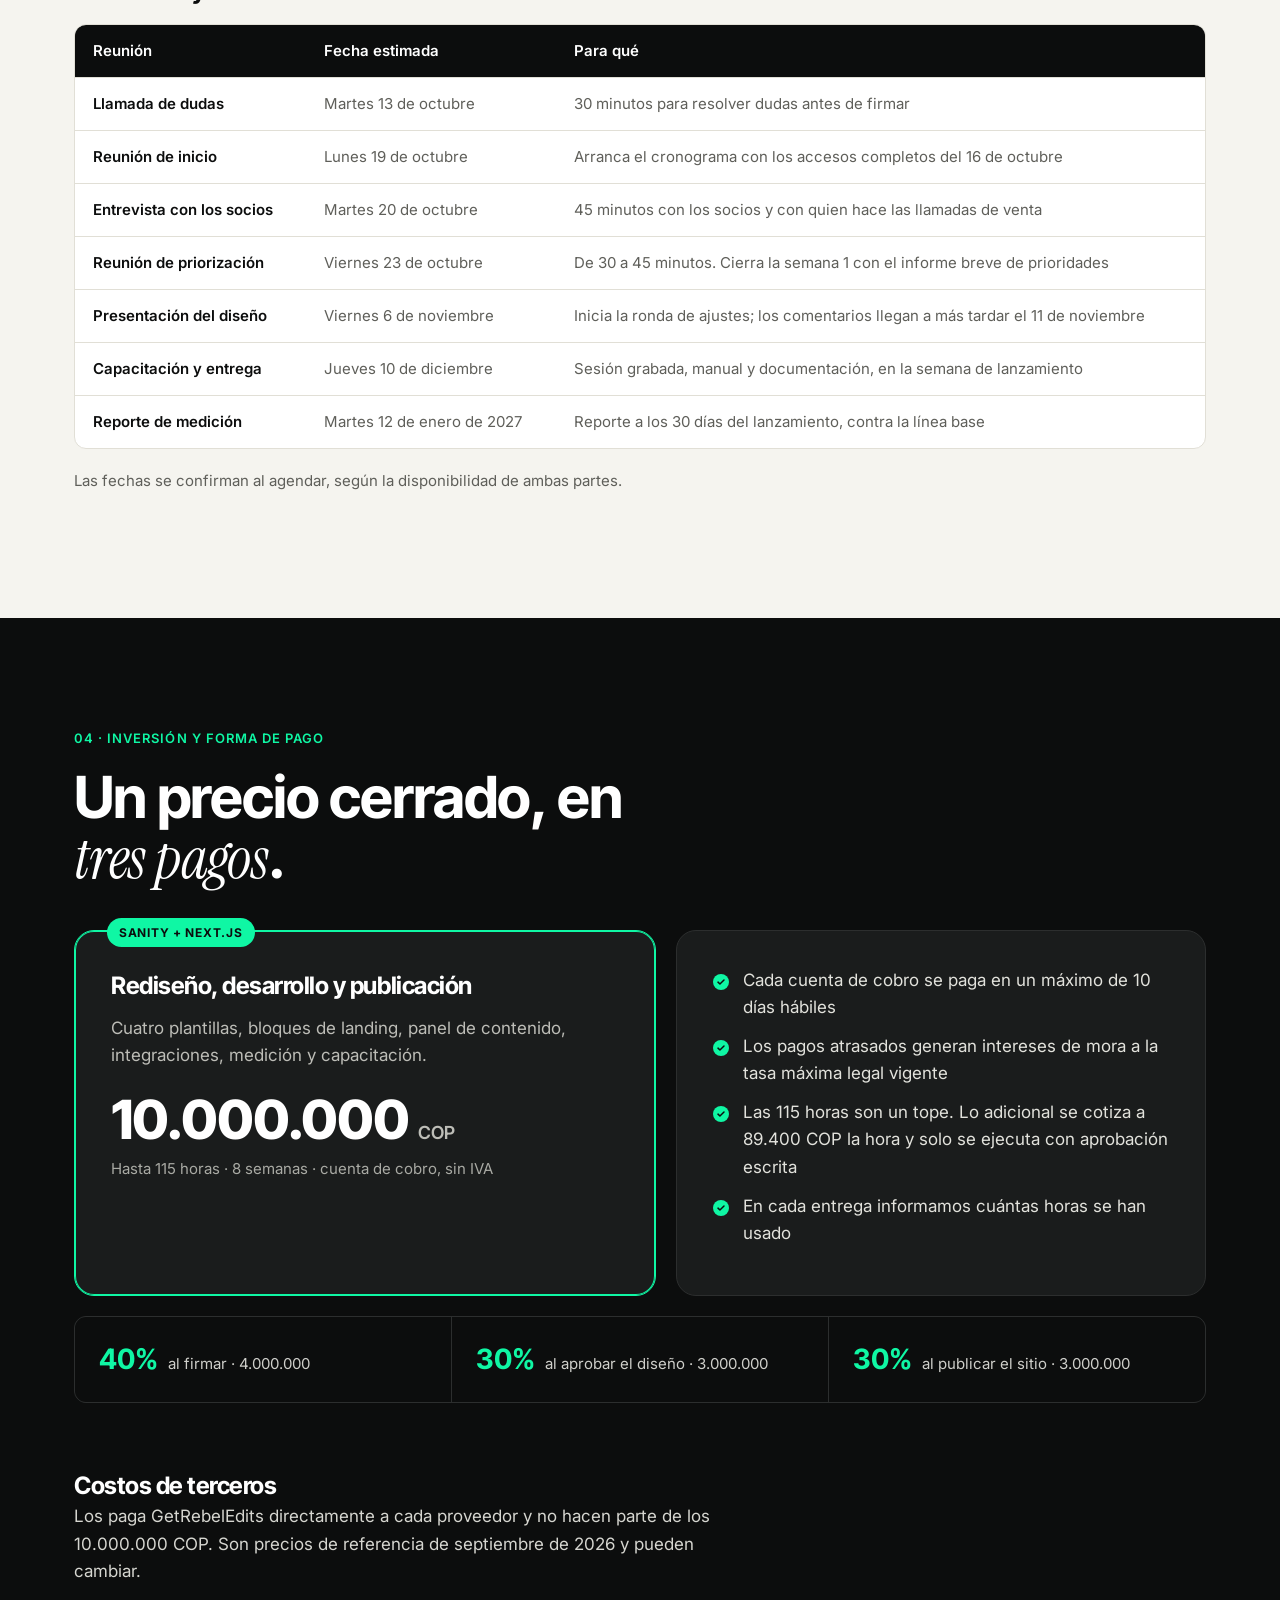
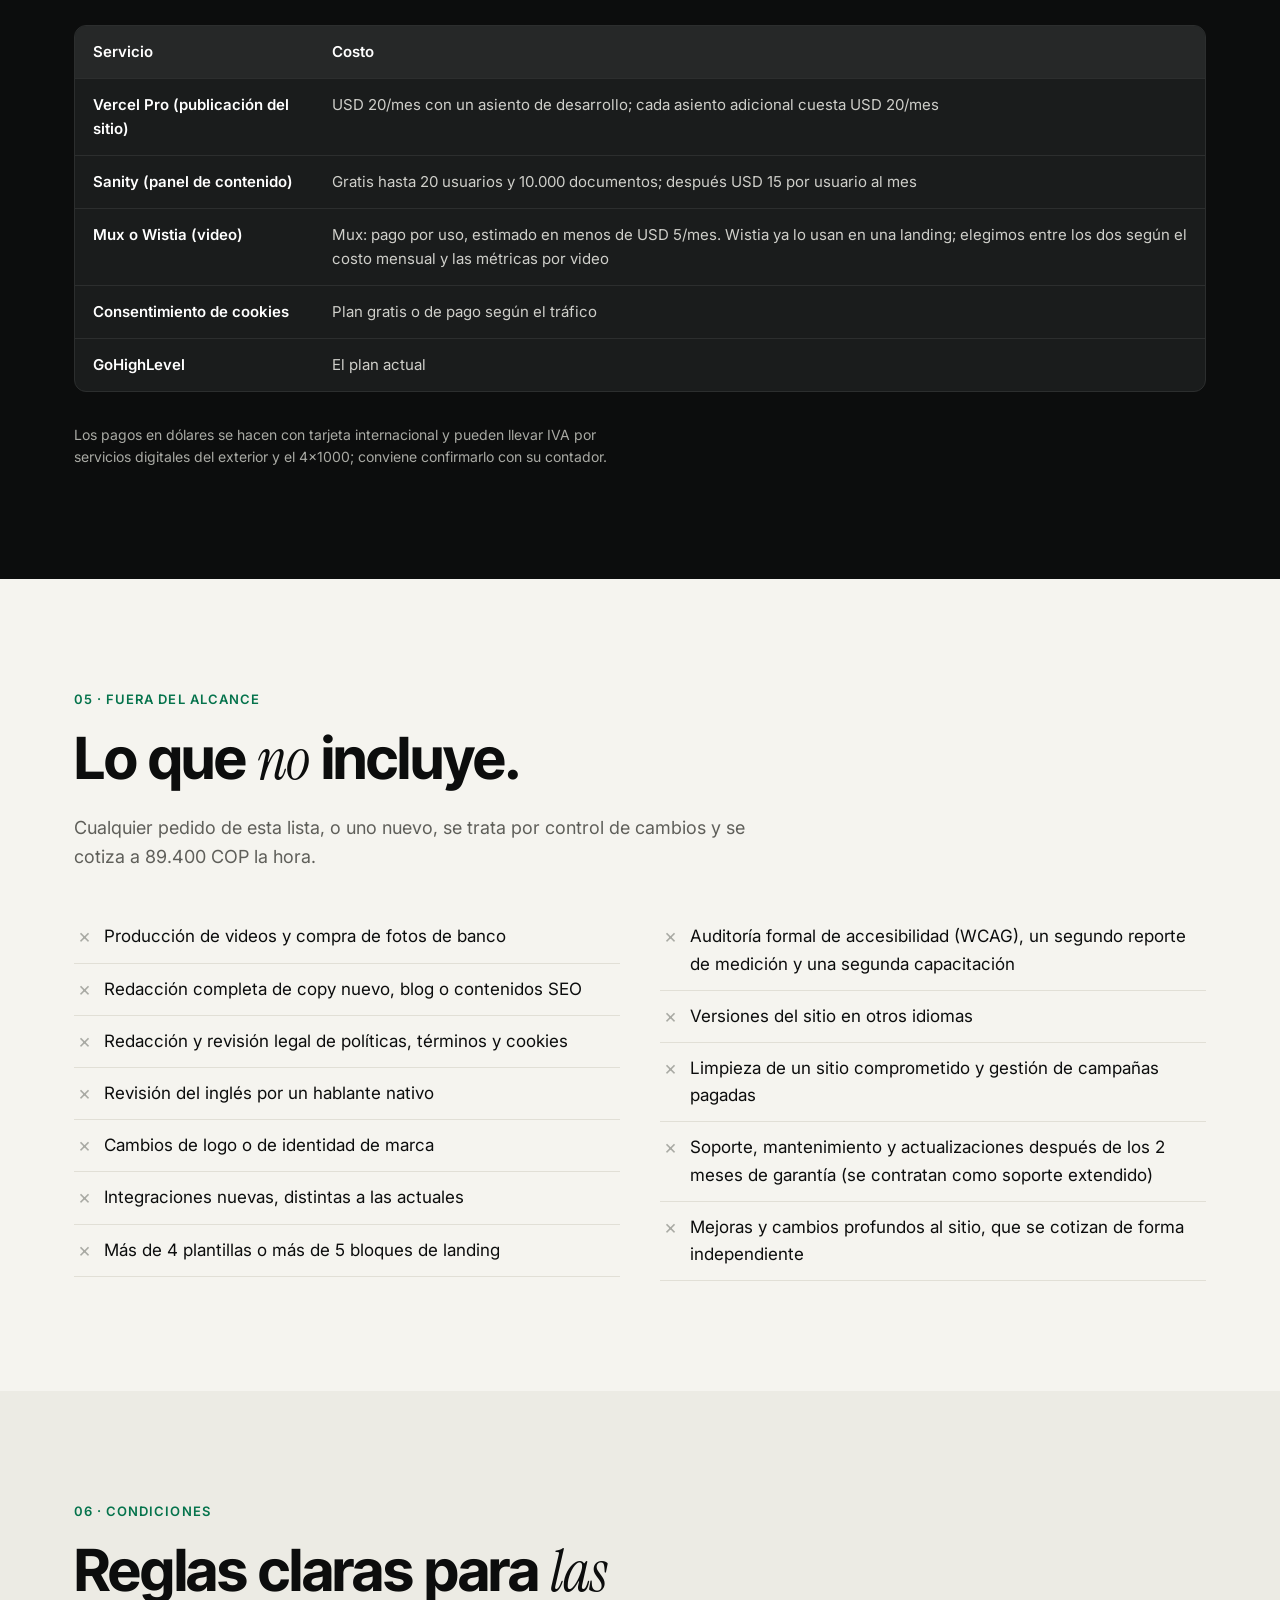
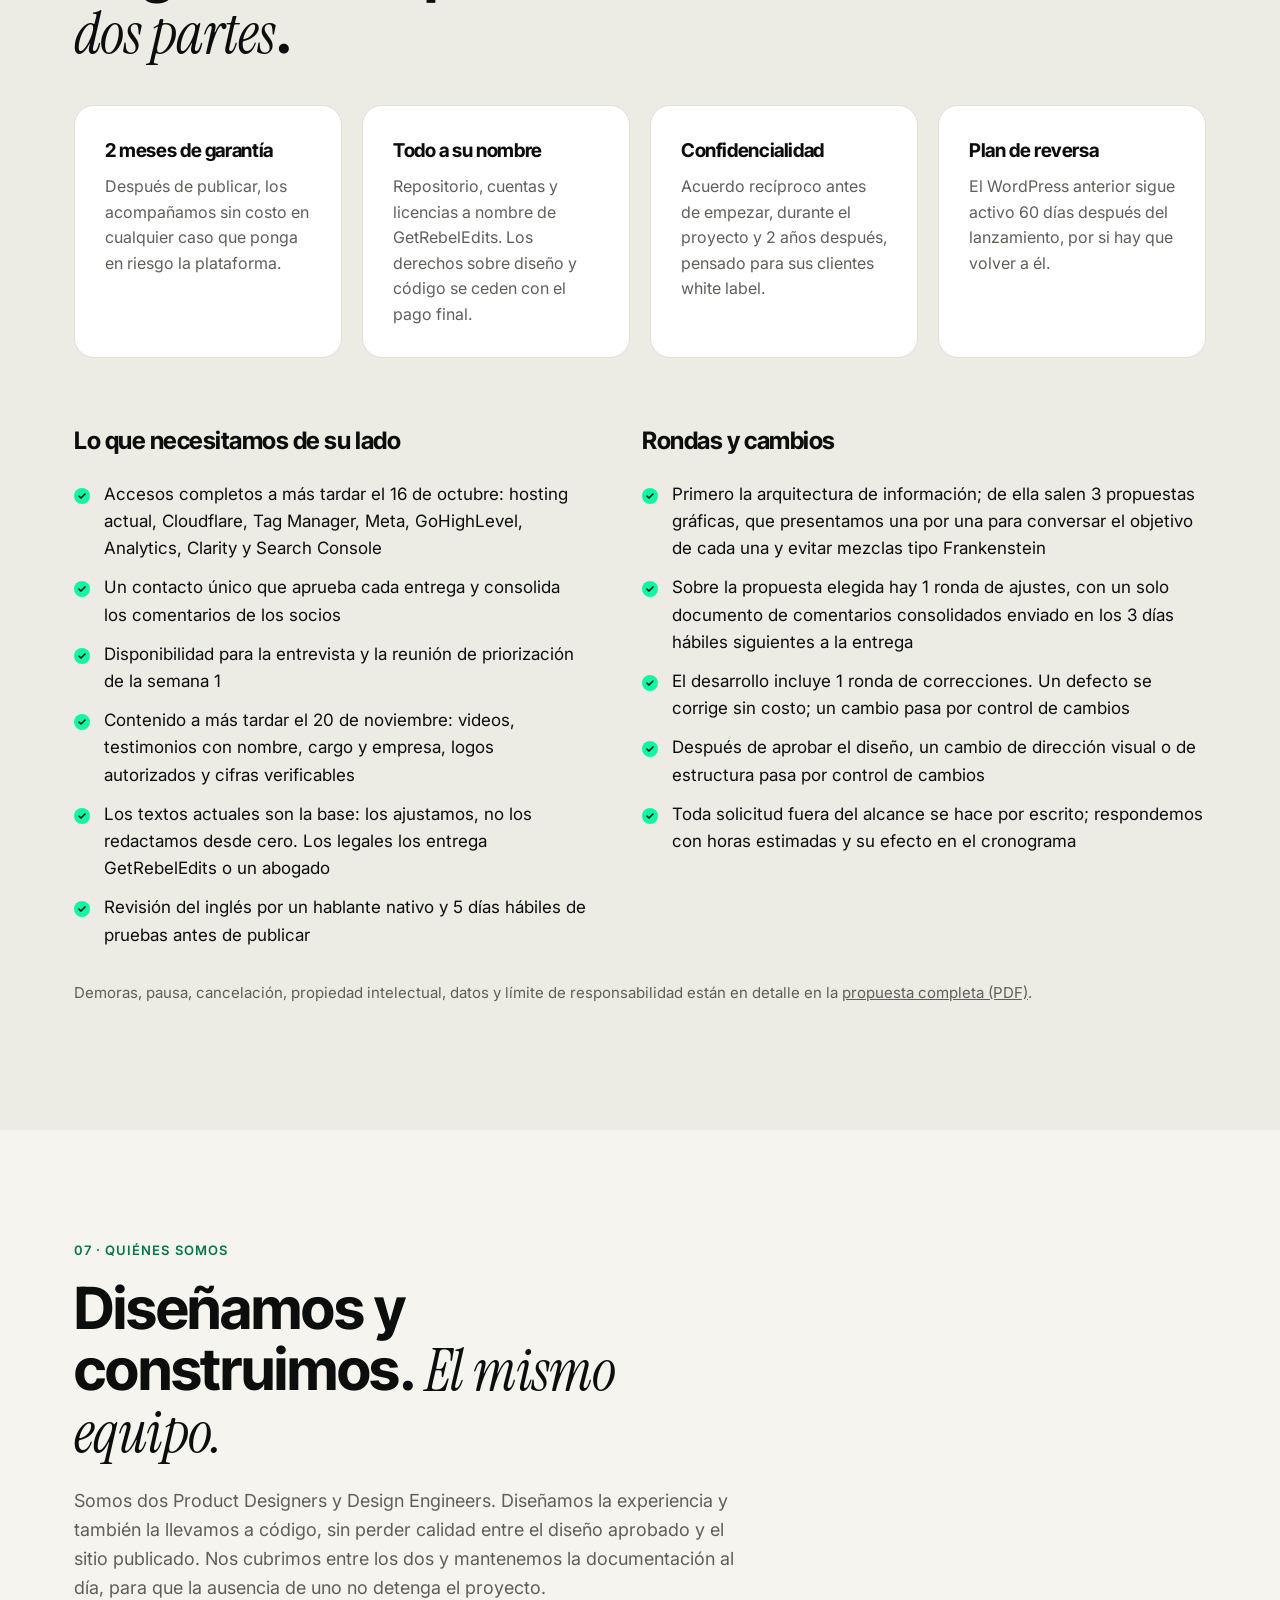
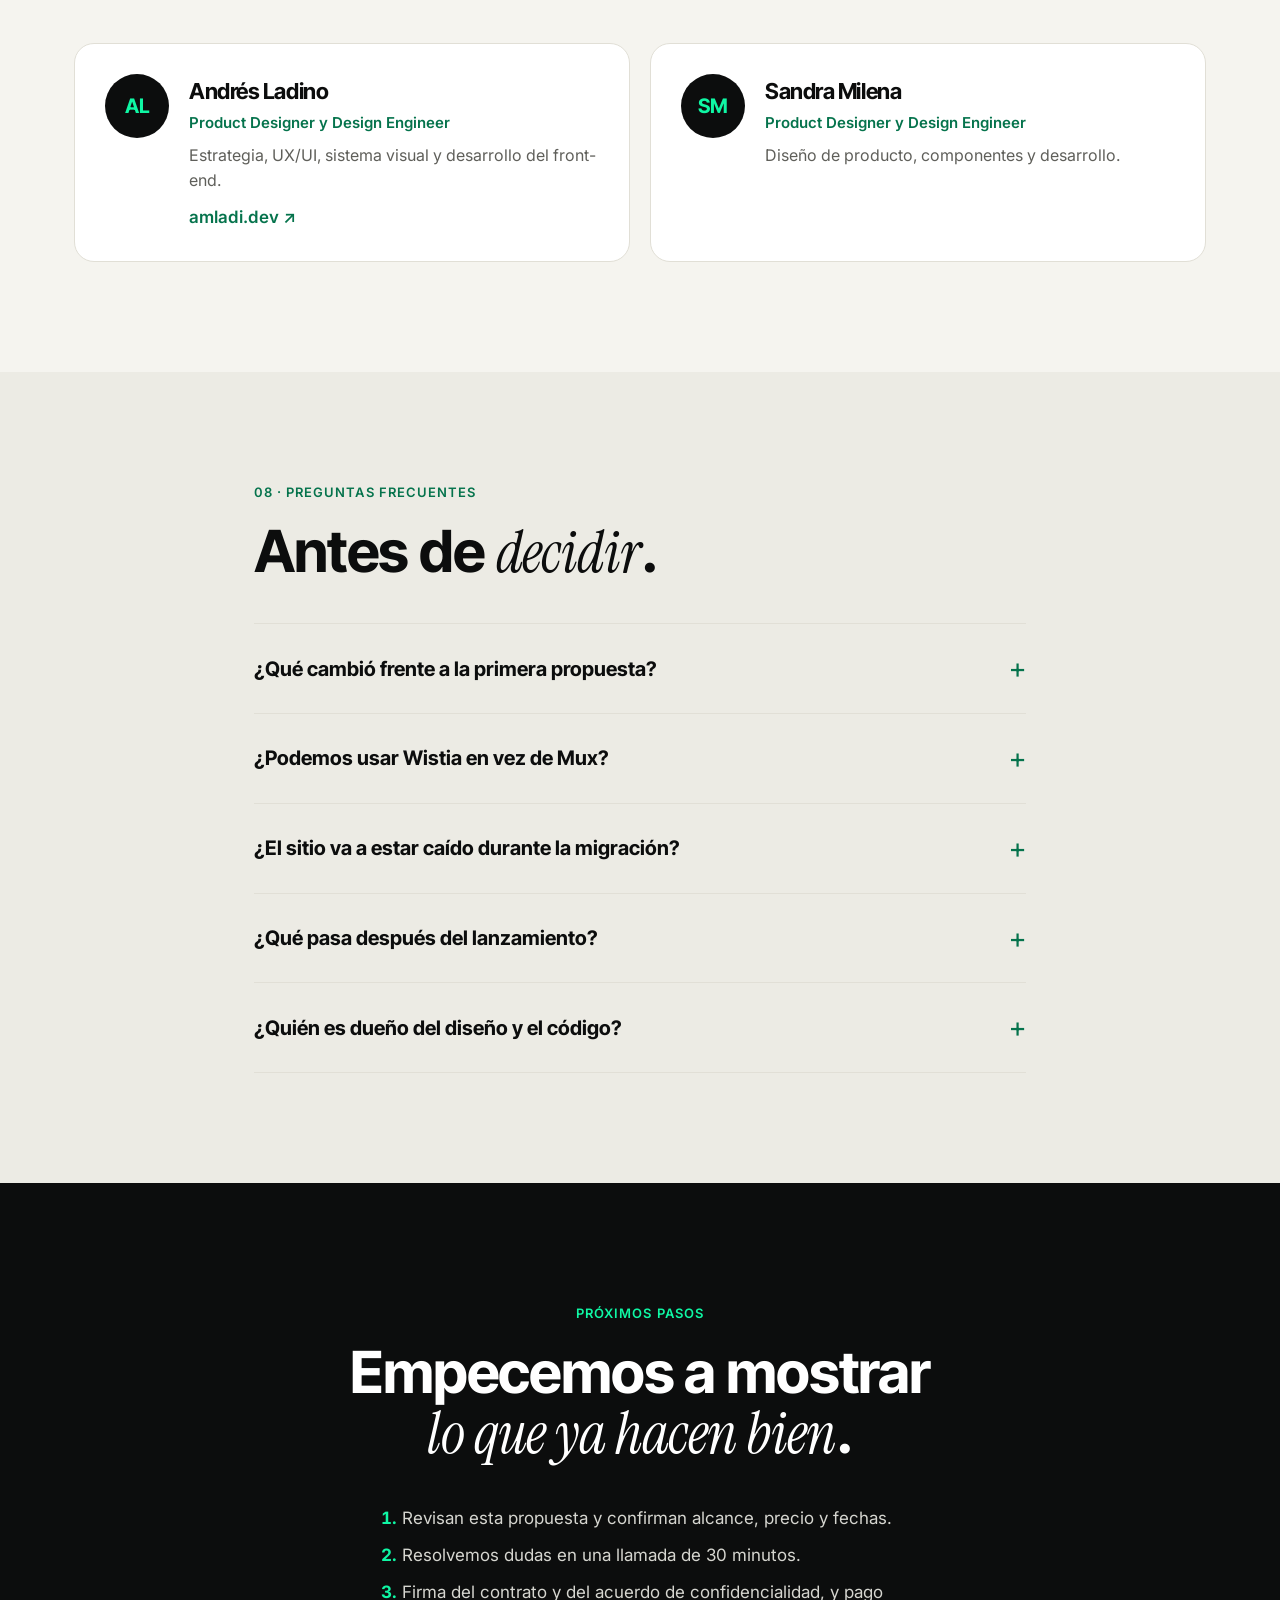
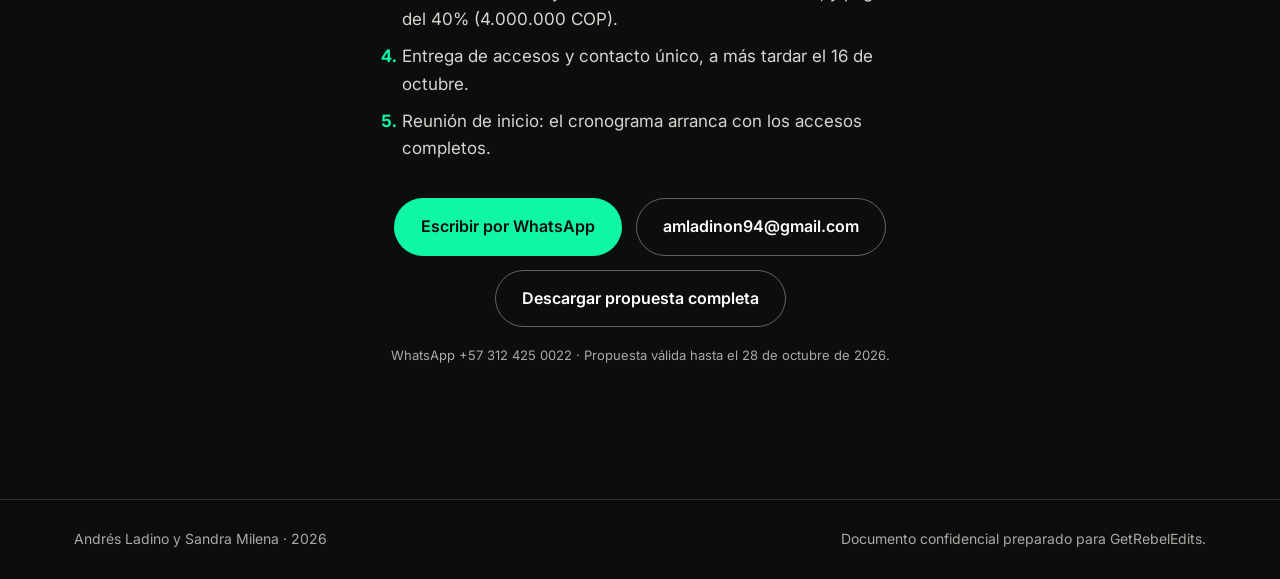
==== commit 44fd83f7: "Propuesta ajustada: 10M, 4 plantillas, cronograma y PDF para celular Co-Authored-By: Claude Opus 5.5" ====
--- a/index.html
+++ b/index.html
@@ -4,7 +4,7 @@
   <meta charset="utf-8">
   <meta name="viewport" content="width=device-width, initial-scale=1">
   <title>Propuesta de rediseño web · GetRebelEdits</title>
-  <meta name="description" content="Propuesta de rediseño, desarrollo y publicación del sitio web de GetRebelEdits.">
+  <meta name="description" content="Propuesta ajustada de rediseño, desarrollo y publicación del sitio web de GetRebelEdits.">
   <meta name="robots" content="noindex, nofollow">
   <link rel="preconnect" href="https://fonts.googleapis.com">
   <link rel="preconnect" href="https://fonts.gstatic.com" crossorigin>
@@ -17,13 +17,13 @@
     <div class="wrap nav__inner">
       <a class="nav__brand" href="#top">Propuesta · <strong>GetRebelEdits</strong></a>
       <nav class="nav__links" aria-label="Secciones">
-        <a href="#partida">Punto de partida</a>
-        <a href="#metodo">Método</a>
-        <a href="#propuesta">Propuesta</a>
+        <a href="#acuerdo">Acuerdo</a>
+        <a href="#alcance">Alcance</a>
+        <a href="#cronograma">Cronograma</a>
         <a href="#inversion">Inversión</a>
-        <a href="#equipo">Equipo</a>
+        <a href="#condiciones">Condiciones</a>
       </nav>
-      <a class="btn btn--mint btn--sm" href="#siguiente">Hablemos</a>
+      <a class="btn btn--mint btn--sm" href="https://wa.me/573124250022?text=Hola%20Andr%C3%A9s%2C%20sobre%20la%20propuesta%20de%20GetRebelEdits" target="_blank" rel="noopener">Hablemos</a>
     </div>
   </header>
 
@@ -32,234 +32,292 @@
     <!-- HERO -->
     <section class="hero dark">
       <div class="wrap">
-        <p class="eyebrow">Rediseño, desarrollo y publicación · Septiembre 2026</p>
+        <p class="eyebrow">Propuesta ajustada · Octubre 2026</p>
         <h1 class="hero__title">Crecieron como equipo. Ahora <em>su web</em> crece con ustedes.</h1>
-        <p class="hero__lead">Hoy cierran 2 o 3 clientes al mes y su oferta ya convence. Proponemos llevar su web a la siguiente etapa: que hable a empresas y agencias, cargue en segundos y que su equipo la actualice sin depender de un desarrollador.</p>
+        <p class="hero__lead">Ajustamos la propuesta a lo que hablamos: un sitio que muestre su trabajo con el video al frente, impecable en el celular, rápido y que su equipo actualice sin depender de un desarrollador. Con un alcance cerrado y fechas claras.</p>
         <div class="hero__cta">
-          <a class="btn btn--mint" href="#inversion">Ver opciones e inversión</a>
+          <a class="btn btn--mint" href="#inversion">Ver inversión</a>
           <a class="btn btn--ghost" href="propuesta-completa.pdf" download>Descargar propuesta completa (PDF)</a>
         </div>
 
         <div class="stats" role="list">
           <div class="stat" role="listitem">
-            <span class="stat__from">De una web para creadores</span>
-            <span class="stat__num">Empresas y agencias</span>
-            <span class="stat__label">un mensaje para cada comprador</span>
+            <span class="stat__from">Inversión total</span>
+            <span class="stat__num">10.000.000 COP</span>
+            <span class="stat__label">alcance cerrado de hasta 115 horas</span>
           </div>
           <div class="stat" role="listitem">
-            <span class="stat__from">De 26,8 s en escritorio</span>
-            <span class="stat__num">Menos de 2,5 s</span>
-            <span class="stat__label">para ver el contenido principal</span>
+            <span class="stat__from">Duración</span>
+            <span class="stat__num">8 semanas</span>
+            <span class="stat__label">desde que los accesos estén completos</span>
           </div>
           <div class="stat" role="listitem">
-            <span class="stat__from">De depender de un desarrollador</span>
-            <span class="stat__num">Autonomía</span>
-            <span class="stat__label">portafolio y landings en minutos</span>
-          </div>
-        </div>
-      </div>
-    </section>
-
-    <!-- PUNTO DE PARTIDA -->
-    <section class="section" id="partida">
-      <div class="wrap">
-        <p class="eyebrow eyebrow--dark">01 · Punto de partida</p>
-        <h2 class="h2">Una base sólida, con espacio para <em>crecer</em>.</h2>
-
-        <div class="two-col">
-          <div class="panel panel--good">
-            <h3 class="h3">Lo que ya funciona y conservamos</h3>
-            <ul class="checks">
-              <li>Una oferta clara: editor dedicado + project manager, sin contratos</li>
-              <li>Dos planes con precios que el mercado ya compra</li>
-              <li>Garantía de 15 días que reduce el riesgo de la primera compra</li>
-              <li>Archivos de proyecto incluidos y un proceso simple en 3 pasos</li>
-            </ul>
-          </div>
-          <div class="panel">
-            <h3 class="h3">Dónde está la oportunidad</h3>
-            <div class="opps">
-              <div><span class="card__tag">Velocidad</span><p>Que el tráfico de campañas, que llega sobre todo desde el celular, vea la oferta en segundos. Hoy el contenido tarda 26,8 s en aparecer en escritorio.</p></div>
-              <div><span class="card__tag">Mensaje</span><p>Que líderes de marketing y agencias se reconozcan en el sitio. El tono y los testimonios actuales fueron pensados para creadores.</p></div>
-              <div><span class="card__tag">Autonomía</span><p>Que el equipo publique proyectos y landings de campaña sin depender de un desarrollador.</p></div>
-            </div>
-          </div>
-        </div>
-        <p class="muted">Medición con Google PageSpeed Insights, 25 de septiembre de 2026.</p>
-      </div>
-    </section>
-
-    <!-- PROPUESTA -->
-    <section class="section section--tint" id="propuesta">
-      <div class="wrap">
-        <p class="eyebrow eyebrow--dark">02 · Qué proponemos</p>
-        <h2 class="h2">Un sitio que vende edición <em>con edición</em>.</h2>
+            <span class="stat__from">Lanzamiento objetivo</span>
+            <span class="stat__num">9 al 11 de diciembre</span>
+            <span class="stat__label">con firma y accesos el 16 de octubre</span>
+          </div>
+        </div>
+      </div>
+    </section>
+
+    <!-- ACUERDO -->
+    <section class="section" id="acuerdo">
+      <div class="wrap">
+        <p class="eyebrow eyebrow--dark">01 · Resumen del acuerdo</p>
+        <h2 class="h2">Qué se entrega, cuánto cuesta y <em>cuándo</em>.</h2>
+        <p class="lead-dark">Rediseñamos y publicamos el sitio de GetRebelEdits con Sanity y Next.js, con la identidad de marca actual. No hay rebranding: reconstruimos los componentes para un estilo más premium.</p>
+        <dl class="facts">
+          <div><dt>Inversión</dt><dd>10.000.000 COP, con cuenta de cobro (sin IVA)</dd></div>
+          <div><dt>Horas incluidas</dt><dd>Hasta 115 h. El trabajo adicional se cotiza a 89.400 COP la hora</dd></div>
+          <div><dt>Duración</dt><dd>8 semanas de trabajo desde accesos completos</dd></div>
+          <div><dt>Lanzamiento objetivo</dt><dd>Semana del 7 de diciembre de 2026; si hay retrasos, desde el 12 de enero de 2027</dd></div>
+          <div><dt>Garantía</dt><dd>2 meses de acompañamiento después de publicar, para casos que pongan en riesgo la plataforma. Después, soporte extendido opcional</dd></div>
+          <div><dt>Vigencia</dt><dd>Hasta el 28 de octubre de 2026</dd></div>
+        </dl>
+      </div>
+    </section>
+
+    <!-- ALCANCE -->
+    <section class="section section--tint" id="alcance">
+      <div class="wrap">
+        <p class="eyebrow eyebrow--dark">02 · Alcance incluido</p>
+        <h2 class="h2">Cuatro plantillas, un panel y un sitio <em>medido</em>.</h2>
+        <p class="lead-dark">Un panel para que su equipo publique sin ayuda técnica y un sitio medido antes y después del lanzamiento. Todo el sitio es en inglés.</p>
+
         <div class="pillars">
           <div class="pillar">
             <span class="pillar__n">1</span>
-            <h3>Una ruta para cada comprador</h3>
-            <p>Páginas específicas para equipos de marketing y para agencias white label, con sus problemas, sus formatos y sus casos.</p>
+            <h3>Investigación ligera</h3>
+            <p>Una entrevista de 45 minutos con los socios y con quien hace las llamadas de venta. Revisión de Clarity, Analytics y Search Console, benchmark de 2 a 3 sitios y una reunión de priorización con un informe breve.</p>
           </div>
           <div class="pillar">
             <span class="pillar__n">2</span>
-            <h3>El video como prueba</h3>
-            <p>Reel en el inicio, antes y después, galería por formato y testimonios en video. Cada pieza demuestra algo; ninguna es decorativa.</p>
+            <h3>Diseño</h3>
+            <p>Sistema visual ligero y componentes. Arquitectura de información y, a partir de ella, 3 propuestas gráficas presentadas una por una. Elegida una, diseñamos las 4 plantillas y de 4 a 5 bloques de landing, con una ronda de ajustes.</p>
           </div>
           <div class="pillar">
             <span class="pillar__n">3</span>
-            <h3>Su equipo en control</h3>
-            <p>Un panel para actualizar portafolio, textos y logos, y para crear landing pages de campaña en minutos, sin programar.</p>
+            <h3>Desarrollo</h3>
+            <p>Sitio en Next.js en el dominio actual, con las URLs actuales. Panel en Sanity con vista previa, videos desde Mux o Wistia y las herramientas actuales conectadas.</p>
           </div>
           <div class="pillar">
             <span class="pillar__n">4</span>
-            <h3>Resultados medidos</h3>
-            <p>Línea base antes del lanzamiento, eventos de conversión configurados y reportes a los 30 y 60 días.</p>
-          </div>
-        </div>
-
-        <div class="split">
+            <h3>Medición y lanzamiento</h3>
+            <p>Línea base antes de migrar, eventos configurados y reporte a los 30 días. Pruebas internas, 5 días hábiles de pruebas suyas, capacitación grabada, manual y documentación.</p>
+          </div>
+        </div>
+
+        <div class="split split--top">
           <div>
-            <h3 class="h3">Dirección visual</h3>
-            <p>Tomamos como referencia la madurez de las agencias creativas más sólidas y el uso demostrativo del video de las mejores agencias de edición. Se conserva el logo; cambia todo lo que rodea al contenido.</p>
+            <h3 class="h3">Lo que nos pidieron</h3>
             <ul class="checks">
-              <li>Base neutra con el verde menta de la marca como único acento</li>
-              <li>Tipografía grande y clara, una idea por sección</li>
-              <li>Retícula recta: sin degradados ni ángulos que compitan con el video</li>
-              <li>Contraste accesible y videos con subtítulos</li>
+              <li>Microinteracciones en las muestras de video, con Higgsfield como referencia, sin saturar la experiencia</li>
+              <li>Muestras divididas por formato de reproducción: vertical y horizontal</li>
+              <li>La experiencia en celular es la prioridad</li>
+              <li>Conservar Google Analytics, Clarity y el SEO que ya tienen</li>
             </ul>
           </div>
-          <div class="mock" aria-hidden="true">
-            <div class="mock__bar"><i></i><i></i><i></i></div>
-            <div class="mock__body">
-              <div class="mock__nav"><b>REBEL⚡EDITS</b><span>Marketing teams · Agencies · Work · Pricing</span><em>Book a call</em></div>
-              <div class="mock__hero">
-                <div class="mock__h">Your video team,<br>on demand.</div>
-                <div class="mock__reel"><span>▶ Reel</span></div>
-              </div>
-              <div class="mock__logos"><span></span><span></span><span></span><span></span><span></span></div>
+          <div>
+            <h3 class="h3">Herramientas que conectamos</h3>
+            <div class="chips">
+              <span class="chip">Google Tag Manager</span>
+              <span class="chip">Google Analytics</span>
+              <span class="chip">Meta Pixel</span>
+              <span class="chip">Clarity</span>
+              <span class="chip">Search Console</span>
+              <span class="chip">Cloudflare</span>
+              <span class="chip">GoHighLevel</span>
             </div>
-            <p class="mock__cap">Boceto ilustrativo de la dirección, no es el diseño final.</p>
-          </div>
-        </div>
-
-        <h3 class="h3 mt">Mapa del sitio</h3>
-        <div class="chips">
-          <span class="chip">Home</span>
-          <span class="chip">For Marketing Teams</span>
-          <span class="chip">For Agencies</span>
-          <span class="chip">Portafolio</span>
-          <span class="chip">Caso de estudio</span>
+            <p class="muted">Más un banner de consentimiento de cookies conectado a Clarity y Pixel, optimización de velocidad y SEO técnico: metadatos, sitemap y redirecciones.</p>
+          </div>
+        </div>
+
+        <h3 class="h3 mt">Plantillas y bloques de landing</h3>
+        <div class="grid grid--2">
+          <div class="mini">
+            <h3>Plantilla</h3>
+            <p>El diseño completo de un tipo de página, en escritorio y celular, con sus campos editables en el panel. Se diseña y se programa una vez y se reutiliza: la de caso de estudio sirve para cada proyecto del portafolio. Cambiar textos, imágenes y videos se hace desde el panel; cambiar la estructura es trabajo adicional.</p>
+          </div>
+          <div class="mini">
+            <h3>Bloque de landing</h3>
+            <p>Una sección reutilizable que su equipo combina y reordena para armar landings de campaña en /lp/nombre/, sin ayuda técnica. Por ejemplo: hero con video, beneficios, prueba social, precios o agenda, y FAQ con llamado final. Agregar un bloque o una variante nueva es trabajo adicional.</p>
+          </div>
+        </div>
+        <div class="chips mt-sm">
+          <span class="chip">Home (con industrias)</span>
           <span class="chip">Pricing</span>
-          <span class="chip">Book a call</span>
-          <span class="chip chip--outline">Landing pages de campaña (fuera del menú)</span>
-        </div>
-        <p class="muted">Las URLs actuales se conservan para no afectar anuncios ni posicionamiento.</p>
-      </div>
-    </section>
-
-    <!-- METODO -->
-    <section class="section" id="metodo">
-      <div class="wrap">
-        <p class="eyebrow eyebrow--dark">03 · Cómo llegamos a las recomendaciones</p>
-        <h2 class="h2">Decisiones con <em>evidencia</em>, no con gustos.</h2>
-        <p class="lead-dark">Lo que proponemos en este documento es un primer diagnóstico. Las recomendaciones definitivas de UX salen de una investigación en la semana 1, con datos de su negocio, de sus visitantes y de su mercado.</p>
-        <ol class="method">
-          <li><span class="method__n">1</span><div><h3>Escuchar al negocio</h3><p>3 entrevistas con los socios y con quien hace las llamadas de venta: qué preguntan los prospectos, qué objeciones aparecen y por qué compran.</p></div></li>
-          <li><span class="method__n">2</span><div><h3>Ver a los visitantes</h3><p>Grabaciones de sesión y mapas de calor en Clarity, más Analytics y Search Console: por dónde llegan, qué miran y dónde abandonan.</p></div></li>
-          <li><span class="method__n">3</span><div><h3>Evaluar con criterios expertos</h3><p>Evaluación heurística con los 10 principios de usabilidad de Nielsen y revisión de accesibilidad WCAG 2.1 AA, en celular y escritorio.</p></div></li>
-          <li><span class="method__n">4</span><div><h3>Comparar con el mercado</h3><p>Benchmark de 5 sitios, incluidos 3 competidores directos: qué esperan los compradores y cómo diferenciarse.</p></div></li>
-          <li><span class="method__n">5</span><div><h3>Mapear el recorrido</h3><p>Del anuncio o la red social a la llamada agendada: qué necesita ver cada comprador para avanzar.</p></div></li>
-          <li><span class="method__n">6</span><div><h3>Priorizar juntos</h3><p>Taller de 90 minutos con ustedes, con una matriz de impacto y esfuerzo para decidir qué va primero.</p></div></li>
-        </ol>
-        <div class="deliverable">
-          <strong>Entregable</strong>
-          <p>Un informe de hallazgos con recomendaciones priorizadas. Cada una trae la evidencia que la respalda, el impacto esperado y cómo lo mediremos después del lanzamiento. El diseño se construye sobre ese informe.</p>
-        </div>
-      </div>
-    </section>
-
-    <!-- PROCESO -->
-    <section class="section section--tint" id="proceso">
-      <div class="wrap">
-        <p class="eyebrow eyebrow--dark">04 · Cómo trabajamos</p>
-        <h2 class="h2">De la estrategia al sitio publicado, <em>sin sorpresas</em>.</h2>
-        <ol class="timeline">
-          <li><span class="timeline__w">Semana 1</span><h3>Investigación</h3><p>Entrevistas, datos de uso, evaluación, benchmark, taller de priorización, arquitectura y wireframes.</p></li>
-          <li><span class="timeline__w">Semanas 2 a 4</span><h3>Diseño</h3><p>Sistema visual, 7 plantillas y bloques de landing, con 2 rondas de ajustes.</p></li>
-          <li><span class="timeline__w">Semanas 5 a 8</span><h3>Desarrollo</h3><p>Plantillas, panel de contenido, landings, videos e integraciones.</p></li>
-          <li><span class="timeline__w">Semana 9</span><h3>Contenido y velocidad</h3><p>Carga de contenido, migración, optimización y eventos de medición.</p></li>
-          <li><span class="timeline__w">Semana 10</span><h3>Pruebas de su equipo</h3><p>5 días hábiles para revisar y corregir antes de publicar.</p></li>
-          <li><span class="timeline__w">Semana 11</span><h3>Lanzamiento y capacitación</h3><p>Publicación sin afectar correo ni campañas, 2 capacitaciones y manual.</p></li>
-        </ol>
-        <p class="muted">Cronograma de la Opción B, más una semana de colchón. Contamos festivos y no lanzamos durante Black Friday ni en fin de año. Con firma antes del 16 de octubre, el lanzamiento sería en enero de 2027.</p>
+          <span class="chip">Portafolio / caso de estudio</span>
+          <span class="chip">Landing page (/lp/), gestionada por su equipo en Sanity</span>
+        </div>
+        <p class="muted">Book a call (/get-started/) queda como una sección con el embed de GoHighLevel. Las páginas legales las entrega GetRebelEdits con su texto y nosotros las maquetamos.</p>
+      </div>
+    </section>
+
+    <!-- CRONOGRAMA -->
+    <section class="section" id="cronograma">
+      <div class="wrap">
+        <p class="eyebrow eyebrow--dark">03 · Cronograma</p>
+        <h2 class="h2 h2--wide">Lanzar el 9 de diciembre exige contenido el <em>20 de noviembre</em>.</h2>
+        <p class="lead-dark">8 semanas desde accesos completos. Las fechas suponen firma y accesos el 16 de octubre de 2026; si ocurren después, todo se corre el mismo número de días.</p>
+
+        <div class="gantt-scroll">
+          <div class="gantt" role="img" aria-label="Cronograma: accesos y firma el 16 de octubre; investigación del 19 al 23 de octubre; diseño del 26 de octubre al 6 de noviembre; desarrollo del 2 al 27 de noviembre; migración y medición del 16 al 27 de noviembre; contenido del cliente el 20 de noviembre; pruebas del cliente del 30 de noviembre al 4 de diciembre; lanzamiento del 9 al 11 de diciembre.">
+            <div class="gantt__axis">
+              <span style="--d:0">16 oct</span><span style="--d:7">23 oct</span><span style="--d:14">30 oct</span><span style="--d:21">6 nov</span><span style="--d:28">13 nov</span><span style="--d:35">20 nov</span><span style="--d:42">27 nov</span><span style="--d:49">4 dic</span><span style="--d:56">11 dic</span>
+            </div>
+            <div class="gantt__freeze" style="--a:38;--b:49"><span>Sin publicar · Black Friday</span></div>
+            <div class="gantt__row"><span class="gantt__label">Accesos y firma</span><i class="gantt__ms" style="--a:0"></i><em style="--a:0">16 oct</em></div>
+            <div class="gantt__row"><span class="gantt__label">Investigación ligera</span><i class="gantt__bar" style="--a:3;--b:7"></i><em style="--a:7">19 a 23 oct</em></div>
+            <div class="gantt__row"><span class="gantt__label">Diseño y 1 ronda</span><i class="gantt__bar" style="--a:10;--b:21"></i><em style="--a:21">26 oct a 6 nov</em></div>
+            <div class="gantt__row"><span class="gantt__label">Desarrollo</span><i class="gantt__bar" style="--a:17;--b:42"></i><em style="--a:42">2 a 27 nov</em></div>
+            <div class="gantt__row"><span class="gantt__label">Migración y medición</span><i class="gantt__bar" style="--a:31;--b:42"></i><em style="--a:42">16 a 27 nov</em></div>
+            <div class="gantt__row"><span class="gantt__label">Contenido del cliente</span><i class="gantt__ms gantt__ms--key" style="--a:35"></i><em style="--a:35">20 nov</em></div>
+            <div class="gantt__row"><span class="gantt__label">Pruebas del cliente</span><i class="gantt__bar" style="--a:45;--b:49"></i><em style="--a:49">30 nov a 4 dic</em></div>
+            <div class="gantt__row gantt__row--launch"><span class="gantt__label">Lanzamiento objetivo</span><i class="gantt__bar gantt__bar--launch" style="--a:54;--b:56"></i><em style="--a:56">9 a 11 dic</em></div>
+          </div>
+        </div>
+
+        <div class="grid grid--3 mt-sm">
+          <div class="mini"><h3>Fechas sin publicar</h3><p>Del 23 de noviembre al 4 de diciembre (Black Friday es el 27) y del 14 de diciembre al 12 de enero, para no afectar campañas activas. Si no cabe en la semana del 7 de diciembre, pasa a partir del 12 de enero de 2027.</p></div>
+          <div class="mini"><h3>Contenido a tiempo</h3><p>Es la mayor dependencia. La fecha límite es el 20 de noviembre; lo que no llegue se publica con contenido provisional y se reemplaza después desde el panel.</p></div>
+          <div class="mini"><h3>Festivos contados</h3><p>El cronograma ya cuenta los festivos de Colombia: 2 y 16 de noviembre, 8 y 25 de diciembre, 1 y 11 de enero.</p></div>
+        </div>
+
+        <h3 class="h3 mt">Reuniones y fechas estimadas</h3>
+        <div class="table-wrap">
+          <table class="table">
+            <thead><tr><th>Reunión</th><th>Fecha estimada</th><th>Para qué</th></tr></thead>
+            <tbody>
+              <tr><td>Llamada de dudas</td><td>Martes 13 de octubre</td><td>30 minutos para resolver dudas antes de firmar</td></tr>
+              <tr><td>Reunión de inicio</td><td>Lunes 19 de octubre</td><td>Arranca el cronograma con los accesos completos del 16 de octubre</td></tr>
+              <tr><td>Entrevista con los socios</td><td>Martes 20 de octubre</td><td>45 minutos con los socios y con quien hace las llamadas de venta</td></tr>
+              <tr><td>Reunión de priorización</td><td>Viernes 23 de octubre</td><td>De 30 a 45 minutos. Cierra la semana 1 con el informe breve de prioridades</td></tr>
+              <tr><td>Presentación del diseño</td><td>Viernes 6 de noviembre</td><td>Inicia la ronda de ajustes; los comentarios llegan a más tardar el 11 de noviembre</td></tr>
+              <tr><td>Capacitación y entrega</td><td>Jueves 10 de diciembre</td><td>Sesión grabada, manual y documentación, en la semana de lanzamiento</td></tr>
+              <tr><td>Reporte de medición</td><td>Martes 12 de enero de 2027</td><td>Reporte a los 30 días del lanzamiento, contra la línea base</td></tr>
+            </tbody>
+          </table>
+        </div>
+        <p class="muted">Las fechas se confirman al agendar, según la disponibilidad de ambas partes.</p>
       </div>
     </section>
 
     <!-- INVERSION -->
     <section class="section dark" id="inversion">
       <div class="wrap">
-        <p class="eyebrow">05 · Opciones e inversión</p>
-        <h2 class="h2">Dos caminos, un mismo <em>resultado</em>.</h2>
-        <p class="lead-light">Los entregables son los mismos; cambia la tecnología con la que se construye. Precios cerrados por el alcance de la propuesta.</p>
-
-        <div class="plans">
+        <p class="eyebrow">04 · Inversión y forma de pago</p>
+        <h2 class="h2">Un precio cerrado, en <em>tres pagos</em>.</h2>
+
+        <div class="plans plans--one">
           <article class="plan plan--featured">
-            <span class="plan__badge">Recomendada</span>
-            <h3>Opción B · Sanity + Next.js</h3>
-            <p class="plan__desc">Sitio nuevo con panel de contenido a la medida, vista previa antes de publicar y máxima velocidad.</p>
-            <p class="plan__price">28.000.000 <small>COP</small></p>
-            <p class="plan__ref">≈ USD 8.410 · 11 a 12 semanas</p>
+            <span class="plan__badge">Sanity + Next.js</span>
+            <h3>Rediseño, desarrollo y publicación</h3>
+            <p class="plan__desc">Cuatro plantillas, bloques de landing, panel de contenido, integraciones, medición y capacitación.</p>
+            <p class="plan__price">10.000.000 <small>COP</small></p>
+            <p class="plan__ref">Hasta 115 horas · 8 semanas · cuenta de cobro, sin IVA</p>
+          </article>
+          <div class="plan plan--side">
             <ul class="checks checks--light">
-              <li>Panel hecho a la medida de su equipo</li>
-              <li>Landings con vista previa en minutos</li>
-              <li>Velocidad excelente, sin plugins que mantener</li>
-              <li>Videos subidos desde el mismo panel</li>
+              <li>Cada cuenta de cobro se paga en un máximo de 10 días hábiles</li>
+              <li>Los pagos atrasados generan intereses de mora a la tasa máxima legal vigente</li>
+              <li>Las 115 horas son un tope. Lo adicional se cotiza a 89.400 COP la hora y solo se ejecuta con aprobación escrita</li>
+              <li>En cada entrega informamos cuántas horas se han usado</li>
             </ul>
-          </article>
-          <article class="plan">
-            <h3>Opción A · WordPress renovado</h3>
-            <p class="plan__desc">Mismo dominio, hosting y conexiones, con un tema nuevo y liviano basado en bloques.</p>
-            <p class="plan__price">19.500.000 <small>COP</small></p>
-            <p class="plan__ref">≈ USD 5.860 · 10 a 11 semanas</p>
-            <ul class="checks checks--light">
-              <li>Menor inversión inicial</li>
-              <li>Conserva la infraestructura actual</li>
-              <li>Muchos proveedores disponibles en el mercado</li>
-              <li>Actualizaciones mensuales con el plan de soporte</li>
+          </div>
+        </div>
+
+        <div class="terms">
+          <div><strong>40%</strong><span>al firmar · 4.000.000</span></div>
+          <div><strong>30%</strong><span>al aprobar el diseño · 3.000.000</span></div>
+          <div><strong>30%</strong><span>al publicar el sitio · 3.000.000</span></div>
+        </div>
+
+        <h3 class="h3 mt">Costos de terceros</h3>
+        <p class="lead-light">Los paga GetRebelEdits directamente a cada proveedor y no hacen parte de los 10.000.000 COP. Son precios de referencia de septiembre de 2026 y pueden cambiar.</p>
+        <div class="table-wrap">
+          <table class="table table--dark">
+            <thead><tr><th>Servicio</th><th>Costo</th></tr></thead>
+            <tbody>
+              <tr><td>Vercel Pro (publicación del sitio)</td><td>USD 20/mes con un asiento de desarrollo; cada asiento adicional cuesta USD 20/mes</td></tr>
+              <tr><td>Sanity (panel de contenido)</td><td>Gratis hasta 20 usuarios y 10.000 documentos; después USD 15 por usuario al mes</td></tr>
+              <tr><td>Mux o Wistia (video)</td><td>Mux: pago por uso, estimado en menos de USD 5/mes. Wistia ya lo usan en una landing; elegimos entre los dos según el costo mensual y las métricas por video</td></tr>
+              <tr><td>Consentimiento de cookies</td><td>Plan gratis o de pago según el tráfico</td></tr>
+              <tr><td>GoHighLevel</td><td>El plan actual</td></tr>
+            </tbody>
+          </table>
+        </div>
+        <p class="lead-light small">Los pagos en dólares se hacen con tarjeta internacional y pueden llevar IVA por servicios digitales del exterior y el 4x1000; conviene confirmarlo con su contador.</p>
+      </div>
+    </section>
+
+    <!-- FUERA DEL ALCANCE -->
+    <section class="section">
+      <div class="wrap">
+        <p class="eyebrow eyebrow--dark">05 · Fuera del alcance</p>
+        <h2 class="h2">Lo que <em>no</em> incluye.</h2>
+        <p class="lead-dark">Cualquier pedido de esta lista, o uno nuevo, se trata por control de cambios y se cotiza a 89.400 COP la hora.</p>
+        <ul class="xlist">
+          <li>Producción de videos y compra de fotos de banco</li>
+          <li>Redacción completa de copy nuevo, blog o contenidos SEO</li>
+          <li>Redacción y revisión legal de políticas, términos y cookies</li>
+          <li>Revisión del inglés por un hablante nativo</li>
+          <li>Cambios de logo o de identidad de marca</li>
+          <li>Integraciones nuevas, distintas a las actuales</li>
+          <li>Más de 4 plantillas o más de 5 bloques de landing</li>
+          <li>Auditoría formal de accesibilidad (WCAG), un segundo reporte de medición y una segunda capacitación</li>
+          <li>Versiones del sitio en otros idiomas</li>
+          <li>Limpieza de un sitio comprometido y gestión de campañas pagadas</li>
+          <li>Soporte, mantenimiento y actualizaciones después de los 2 meses de garantía (se contratan como soporte extendido)</li>
+          <li>Mejoras y cambios profundos al sitio, que se cotizan de forma independiente</li>
+        </ul>
+      </div>
+    </section>
+
+    <!-- CONDICIONES -->
+    <section class="section section--tint" id="condiciones">
+      <div class="wrap">
+        <p class="eyebrow eyebrow--dark">06 · Condiciones</p>
+        <h2 class="h2">Reglas claras para <em>las dos partes</em>.</h2>
+        <div class="grid grid--4">
+          <div class="mini"><h3>2 meses de garantía</h3><p>Después de publicar, los acompañamos sin costo en cualquier caso que ponga en riesgo la plataforma.</p></div>
+          <div class="mini"><h3>Todo a su nombre</h3><p>Repositorio, cuentas y licencias a nombre de GetRebelEdits. Los derechos sobre diseño y código se ceden con el pago final.</p></div>
+          <div class="mini"><h3>Confidencialidad</h3><p>Acuerdo recíproco antes de empezar, durante el proyecto y 2 años después, pensado para sus clientes white label.</p></div>
+          <div class="mini"><h3>Plan de reversa</h3><p>El WordPress anterior sigue activo 60 días después del lanzamiento, por si hay que volver a él.</p></div>
+        </div>
+
+        <div class="split split--top mt">
+          <div>
+            <h3 class="h3">Lo que necesitamos de su lado</h3>
+            <ul class="checks">
+              <li>Accesos completos a más tardar el 16 de octubre: hosting actual, Cloudflare, Tag Manager, Meta, GoHighLevel, Analytics, Clarity y Search Console</li>
+              <li>Un contacto único que aprueba cada entrega y consolida los comentarios de los socios</li>
+              <li>Disponibilidad para la entrevista y la reunión de priorización de la semana 1</li>
+              <li>Contenido a más tardar el 20 de noviembre: videos, testimonios con nombre, cargo y empresa, logos autorizados y cifras verificables</li>
+              <li>Los textos actuales son la base: los ajustamos, no los redactamos desde cero. Los legales los entrega GetRebelEdits o un abogado</li>
+              <li>Revisión del inglés por un hablante nativo y 5 días hábiles de pruebas antes de publicar</li>
             </ul>
-          </article>
-        </div>
-
-        <div class="terms">
-          <div><strong>40%</strong><span>al firmar</span></div>
-          <div><strong>30%</strong><span>al aprobar el diseño</span></div>
-          <div><strong>30%</strong><span>al publicar el sitio</span></div>
-        </div>
-
-        <p class="lead-light small">Costo total estimado a 12 meses, con soporte y servicios de terceros: ≈ 33,3 millones COP (B) y ≈ 26,3 millones COP más hosting (A). Valores en USD con TRM de 3.330 COP. El detalle está en la propuesta completa.</p>
-      </div>
-    </section>
-
-    <!-- INCLUIDO -->
-    <section class="section">
-      <div class="wrap">
-        <p class="eyebrow eyebrow--dark">06 · Tranquilidad incluida</p>
-        <h2 class="h2">Lo que queda <em>de su lado</em>.</h2>
-        <div class="grid grid--4">
-          <div class="mini"><h3>30 días de garantía</h3><p>Cualquier error de lo que desarrollamos se corrige sin costo.</p></div>
-          <div class="mini"><h3>Todo a su nombre</h3><p>Código, cuentas, licencias y accesos quedan a nombre de GetRebelEdits.</p></div>
-          <div class="mini"><h3>Confidencialidad</h3><p>Acuerdo recíproco antes de empezar, pensado para su modelo white label.</p></div>
-          <div class="mini"><h3>Capacitación y manual</h3><p>Dos sesiones grabadas y documentación para que su equipo sea autónomo.</p></div>
-        </div>
+          </div>
+          <div>
+            <h3 class="h3">Rondas y cambios</h3>
+            <ul class="checks">
+              <li>Primero la arquitectura de información; de ella salen 3 propuestas gráficas, que presentamos una por una para conversar el objetivo de cada una y evitar mezclas tipo Frankenstein</li>
+              <li>Sobre la propuesta elegida hay 1 ronda de ajustes, con un solo documento de comentarios consolidados enviado en los 3 días hábiles siguientes a la entrega</li>
+              <li>El desarrollo incluye 1 ronda de correcciones. Un defecto se corrige sin costo; un cambio pasa por control de cambios</li>
+              <li>Después de aprobar el diseño, un cambio de dirección visual o de estructura pasa por control de cambios</li>
+              <li>Toda solicitud fuera del alcance se hace por escrito; respondemos con horas estimadas y su efecto en el cronograma</li>
+            </ul>
+          </div>
+        </div>
+        <p class="muted">Demoras, pausa, cancelación, propiedad intelectual, datos y límite de responsabilidad están en detalle en la <a href="propuesta-completa.pdf" download>propuesta completa (PDF)</a>.</p>
       </div>
     </section>
 
     <!-- EQUIPO -->
-    <section class="section section--tint" id="equipo">
+    <section class="section" id="equipo">
       <div class="wrap">
         <p class="eyebrow eyebrow--dark">07 · Quiénes somos</p>
         <h2 class="h2">Diseñamos y construimos. <em>El mismo equipo.</em></h2>
-        <p class="lead-dark">Somos dos Product Designers y Design Engineers. Diseñamos la estrategia y la experiencia, y también las llevamos a código, sin perder calidad entre el diseño aprobado y el sitio publicado.</p>
+        <p class="lead-dark">Somos dos Product Designers y Design Engineers. Diseñamos la experiencia y también la llevamos a código, sin perder calidad entre el diseño aprobado y el sitio publicado. Nos cubrimos entre los dos y mantenemos la documentación al día, para que la ausencia de uno no detenga el proyecto.</p>
         <div class="grid grid--2">
           <article class="person">
             <div class="person__avatar" aria-hidden="true">AL</div>
@@ -283,30 +341,30 @@
     </section>
 
     <!-- FAQ -->
-    <section class="section" id="faq">
+    <section class="section section--tint" id="faq">
       <div class="wrap wrap--narrow">
         <p class="eyebrow eyebrow--dark">08 · Preguntas frecuentes</p>
         <h2 class="h2">Antes de <em>decidir</em>.</h2>
         <div class="faq">
           <details>
-            <summary>¿Por qué recomiendan Sanity si WordPress es más barato?</summary>
-            <p>Porque cumple mejor lo que más pidieron: que su equipo cree landings y actualice el portafolio sin ayuda técnica, con vista previa, y un sitio muy rápido para campañas. A cambio, hay menos desarrolladores de Sanity en el mercado; por eso entregamos documentación completa y todo queda a su nombre.</p>
+            <summary>¿Qué cambió frente a la primera propuesta?</summary>
+            <p>Ajustamos el alcance a 10.000.000 COP: una sola tecnología (Sanity y Next.js), investigación ligera, cuatro plantillas, tres propuestas gráficas con una ronda de ajustes y 2 meses de garantía. Se mantienen el panel para autogestionar contenido y landings, la velocidad, la medición y el cuidado del SEO.</p>
           </details>
           <details>
-            <summary>¿La migración puede afectar nuestro tráfico o el correo?</summary>
-            <p>El correo no se toca. Conservamos las URLs, configuramos redirecciones, medimos antes y después, y el sitio anterior queda disponible 60 días para volver a él si algo falla.</p>
+            <summary>¿Podemos usar Wistia en vez de Mux?</summary>
+            <p>Sí. Ya lo usan en una landing para medir reproducciones. Mux carga muy rápido y también da métricas; elegimos el que mejor resuelva el costo mensual y el seguimiento por video, y así evitan pagar un proveedor de más.</p>
           </details>
           <details>
-            <summary>¿Qué necesitan de nuestro lado?</summary>
-            <p>Accesos en la primera semana, un contacto único para aprobar entregas y el contenido (videos, testimonios, logos y cifras) antes del final de la semana 6.</p>
+            <summary>¿El sitio va a estar caído durante la migración?</summary>
+            <p>Solo el sitio web, y por un rato corto: es el paso de WordPress a código propio publicado en Vercel. Idealmente toma unas horas; en el peor escenario, hasta 2 días con un aviso de sitio en construcción. El correo no se interrumpe. No publicamos en Black Friday ni en fin de año, y el WordPress anterior queda activo 60 días como respaldo.</p>
           </details>
           <details>
             <summary>¿Qué pasa después del lanzamiento?</summary>
-            <p>Tienen 30 días de garantía. Después pueden contratar un plan de soporte mensual desde 178.800 COP, con monitoreo, copias y actualizaciones.</p>
+            <p>Tienen 2 meses de garantía para cualquier caso que ponga en riesgo la plataforma. Después pueden contratar un soporte extendido, que además de los casos graves incluye actualizaciones de librerías y mantenimiento de los servicios y de terceros. Las mejoras y los cambios profundos al sitio se cotizan de forma independiente. Todo queda documentado y a su nombre, para que cualquier proveedor pueda continuar.</p>
           </details>
           <details>
             <summary>¿Quién es dueño del diseño y el código?</summary>
-            <p>GetRebelEdits. Los derechos se ceden por escrito con el pago final.</p>
+            <p>GetRebelEdits. Los derechos se ceden por escrito con el pago final, y el repositorio vive en su cuenta de GitHub.</p>
           </details>
         </div>
       </div>
@@ -318,15 +376,18 @@
         <p class="eyebrow">Próximos pasos</p>
         <h2 class="h2">Empecemos a mostrar <em>lo que ya hacen bien</em>.</h2>
         <ol class="steps">
-          <li>Revisan la propuesta con su socio y eligen una opción.</li>
+          <li>Revisan esta propuesta y confirman alcance, precio y fechas.</li>
           <li>Resolvemos dudas en una llamada de 30 minutos.</li>
-          <li>Firma, acuerdo de confidencialidad y anticipo del 40%.</li>
+          <li>Firma del contrato y del acuerdo de confidencialidad, y pago del 40% (4.000.000 COP).</li>
+          <li>Entrega de accesos y contacto único, a más tardar el 16 de octubre.</li>
+          <li>Reunión de inicio: el cronograma arranca con los accesos completos.</li>
         </ol>
         <div class="hero__cta center">
-          <a class="btn btn--mint" href="mailto:CORREO@EJEMPLO.COM?subject=Propuesta%20GetRebelEdits">Agendar la llamada</a>
+          <a class="btn btn--mint" href="https://wa.me/573124250022?text=Hola%20Andr%C3%A9s%2C%20sobre%20la%20propuesta%20de%20GetRebelEdits" target="_blank" rel="noopener">Escribir por WhatsApp</a>
+          <a class="btn btn--ghost" href="mailto:amladinon94@gmail.com?subject=Propuesta%20GetRebelEdits">amladinon94@gmail.com</a>
           <a class="btn btn--ghost" href="propuesta-completa.pdf" download>Descargar propuesta completa</a>
         </div>
-        <p class="note">Propuesta válida hasta el 28 de octubre de 2026.</p>
+        <p class="note">WhatsApp +57 312 425 0022 · Propuesta válida hasta el 28 de octubre de 2026.</p>
       </div>
     </section>
 
--- a/styles.css
+++ b/styles.css
@@ -286,3 +286,60 @@
   .method { grid-template-columns: 1fr; }
   .panel { padding: 24px; }
 }
+
+/* Propuesta ajustada */
+.mt-sm { margin-top: 24px; }
+.split--top { align-items: start; }
+.stats .stat__from { text-decoration: none; }
+
+.facts { display: grid; grid-template-columns: repeat(3, 1fr); gap: 1px; margin: 0; background: var(--line); border: 1px solid var(--line); border-radius: var(--radius); overflow: hidden; }
+.facts div { background: var(--white); padding: 26px 28px; }
+.facts dt { font-size: 13px; font-weight: 600; letter-spacing: .06em; text-transform: uppercase; color: var(--mint-ink); }
+.facts dd { margin: 8px 0 0; font-size: 17px; }
+
+.table-wrap { overflow-x: auto; border: 1px solid var(--line); border-radius: var(--radius-sm); background: var(--white); }
+.table { width: 100%; border-collapse: collapse; font-size: 15px; min-width: 560px; }
+.table th { text-align: left; background: var(--ink); color: var(--white); font-weight: 600; padding: 14px 18px; }
+.table td { padding: 14px 18px; border-top: 1px solid var(--line); vertical-align: top; color: var(--muted); }
+.table td:first-child { color: var(--ink); font-weight: 600; white-space: nowrap; }
+.table-wrap:has(.table--dark) { background: var(--ink-2); border-color: var(--line-dark); }
+.table--dark th { background: #262828; }
+.table--dark td { border-color: var(--line-dark); color: #cfcfca; }
+.table--dark td:first-child { color: var(--white); white-space: normal; }
+
+.plans--one { grid-template-columns: 1.1fr 1fr; align-items: stretch; }
+.plan--side { display: flex; align-items: center; }
+.plan--side .checks { margin: 0; }
+
+.xlist { list-style: none; padding: 0; margin: 0; columns: 2; column-gap: 40px; }
+.xlist li { break-inside: avoid; position: relative; padding: 12px 0 12px 30px; border-bottom: 1px solid var(--line); }
+.xlist li::before { content: "×"; position: absolute; left: 4px; top: 9px; font-size: 20px; color: var(--muted-light); }
+
+/* Gantt: 56 días del 16 oct al 11 dic */
+.gantt-scroll { overflow-x: auto; background: var(--ink); color: #d6d6d0; border-radius: var(--radius); padding: 28px 28px 20px; }
+.gantt { --label: 190px; --pad: 120px; position: relative; min-width: 760px; padding-bottom: 34px; }
+.gantt__axis, .gantt__row { display: block; position: relative; margin-left: var(--label); margin-right: var(--pad); }
+.gantt__axis { height: 30px; border-bottom: 1px solid #3a3c3c; }
+.gantt__axis span { position: absolute; left: calc(var(--d) / 56 * 100%); transform: translateX(-50%); font-size: 13px; color: var(--muted-light); white-space: nowrap; }
+.gantt__axis span::after { content: ""; position: absolute; left: 50%; top: 30px; height: calc(8 * 44px + 10px); border-left: 1px solid #242626; }
+.gantt__row { height: 44px; }
+.gantt__label { position: absolute; right: calc(100% + 16px); top: 50%; transform: translateY(-50%); width: calc(var(--label) - 16px); font-size: 15px; color: #e2e2dc; }
+.gantt__bar { position: absolute; top: 14px; height: 16px; left: calc(var(--a) / 56 * 100%); width: calc((var(--b) - var(--a)) / 56 * 100%); border-radius: 999px; background: #2a2d2c; border: 1.5px solid #4a4d4c; z-index: 1; }
+.gantt__bar--launch { background: var(--mint); border-color: var(--mint); }
+.gantt__ms { position: absolute; top: 15px; left: calc(var(--a) / 56 * 100%); width: 14px; height: 14px; transform: translateX(-50%) rotate(45deg); background: #6b6e6c; z-index: 1; }
+.gantt__ms--key { background: var(--mint); }
+.gantt__row em { position: absolute; top: 50%; transform: translateY(-50%); left: calc(var(--a) / 56 * 100% + 14px); font-family: var(--font-body); font-style: normal; font-size: 13px; color: var(--muted-light); white-space: nowrap; z-index: 1; }
+.gantt__row--launch .gantt__label, .gantt__row--launch em { color: var(--mint); font-weight: 600; }
+.gantt__freeze { position: absolute; top: 30px; bottom: 0; left: calc(var(--label) + (100% - var(--label) - var(--pad)) * var(--a) / 56); width: calc((100% - var(--label) - var(--pad)) * (var(--b) - var(--a)) / 56); background: rgba(255,255,255,.05); }
+.gantt__freeze span { position: absolute; bottom: 4px; left: 50%; transform: translateX(-50%); font-size: 12px; color: var(--muted-light); white-space: nowrap; }
+
+@media (max-width: 1000px) {
+  .facts { grid-template-columns: repeat(2, 1fr); }
+  .plans--one { grid-template-columns: 1fr; }
+}
+@media (max-width: 760px) {
+  .facts { grid-template-columns: 1fr; }
+  .xlist { columns: 1; }
+  .gantt-scroll { padding: 20px 16px 14px; }
+}
+.h2--wide { max-width: 22ch; }
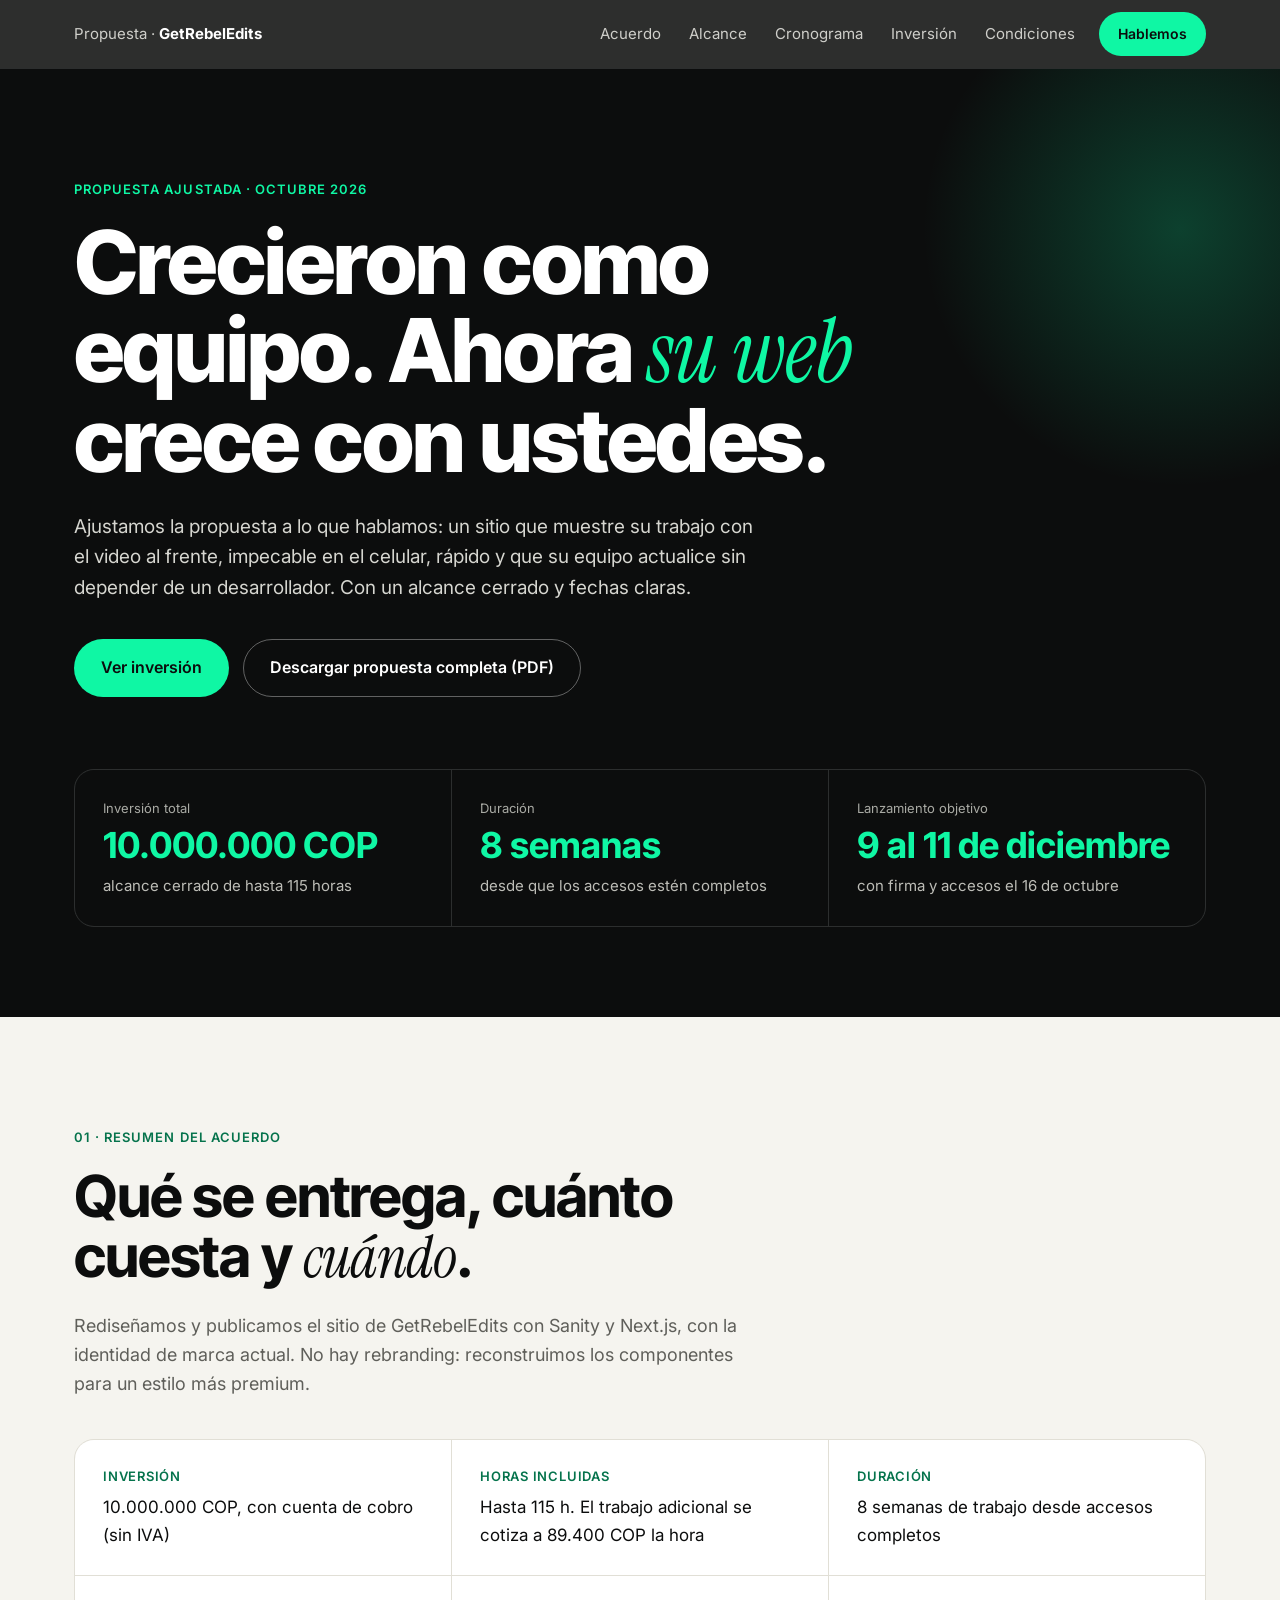
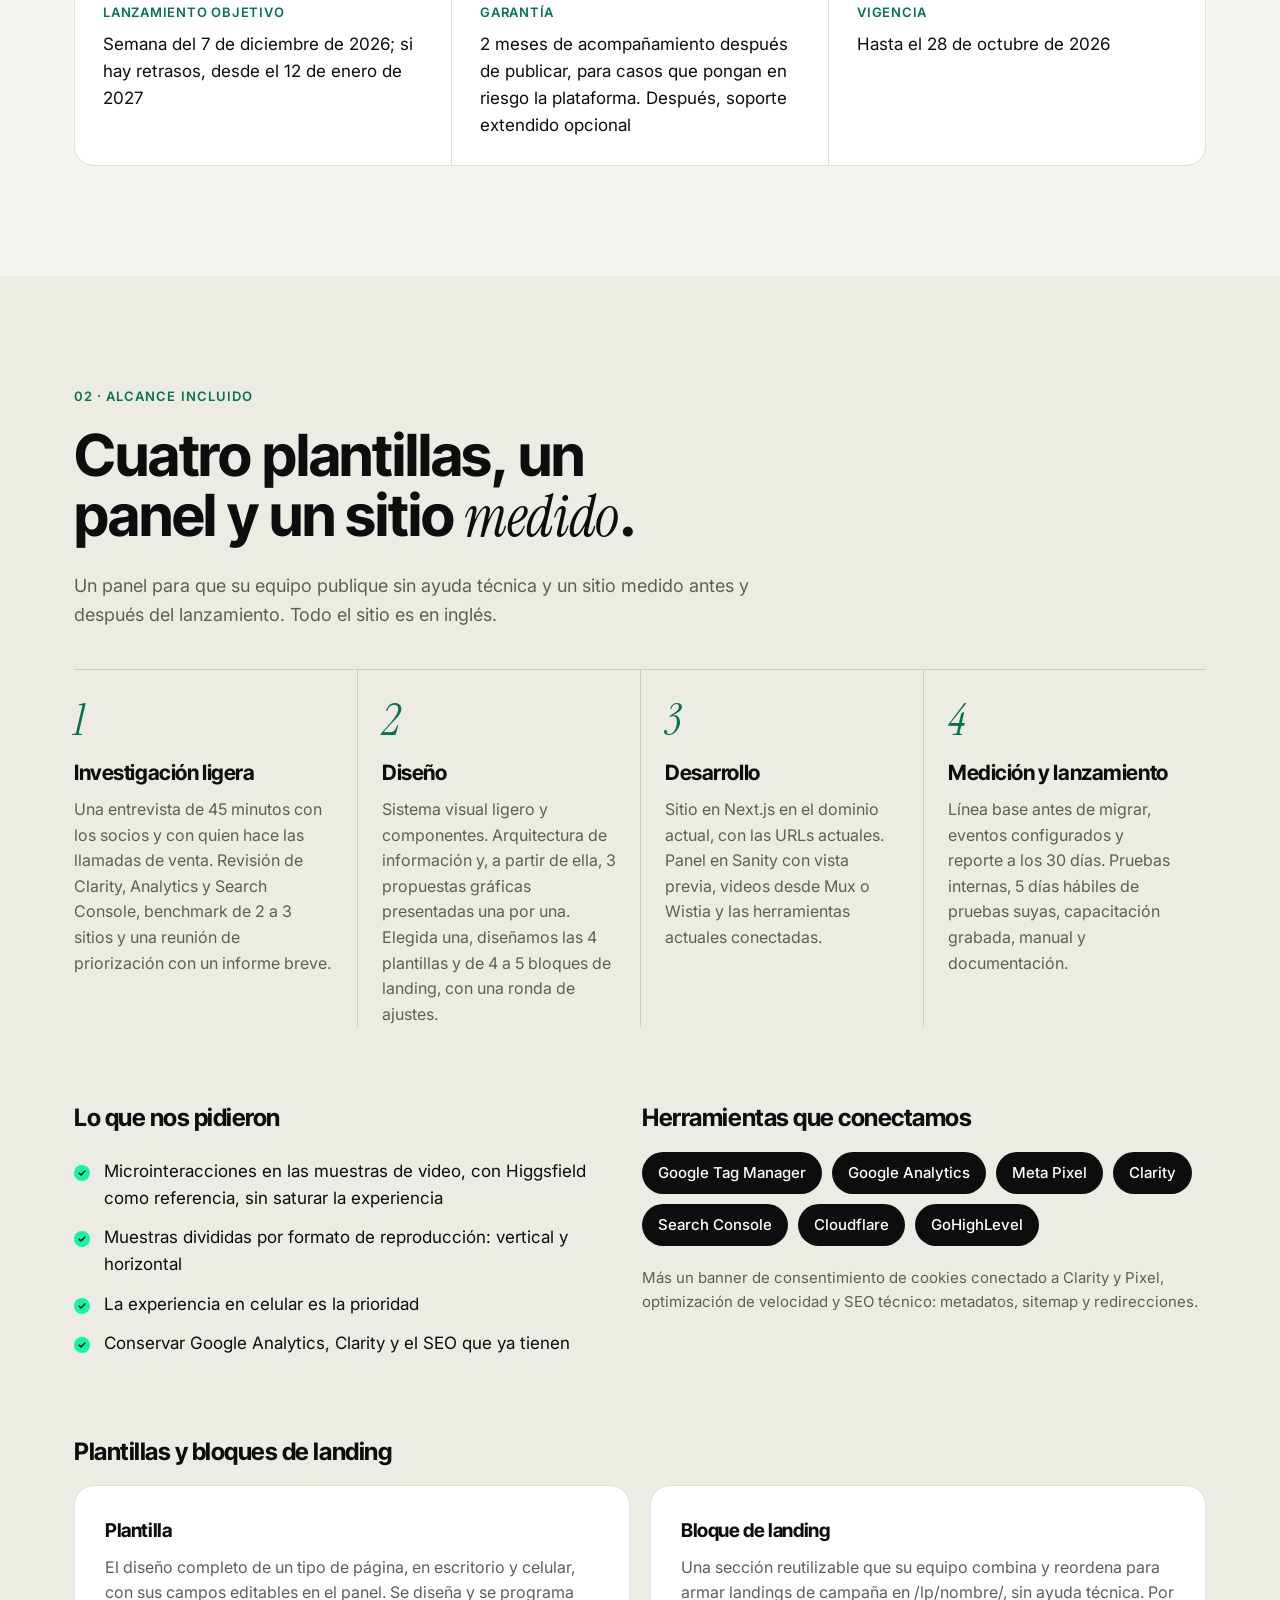
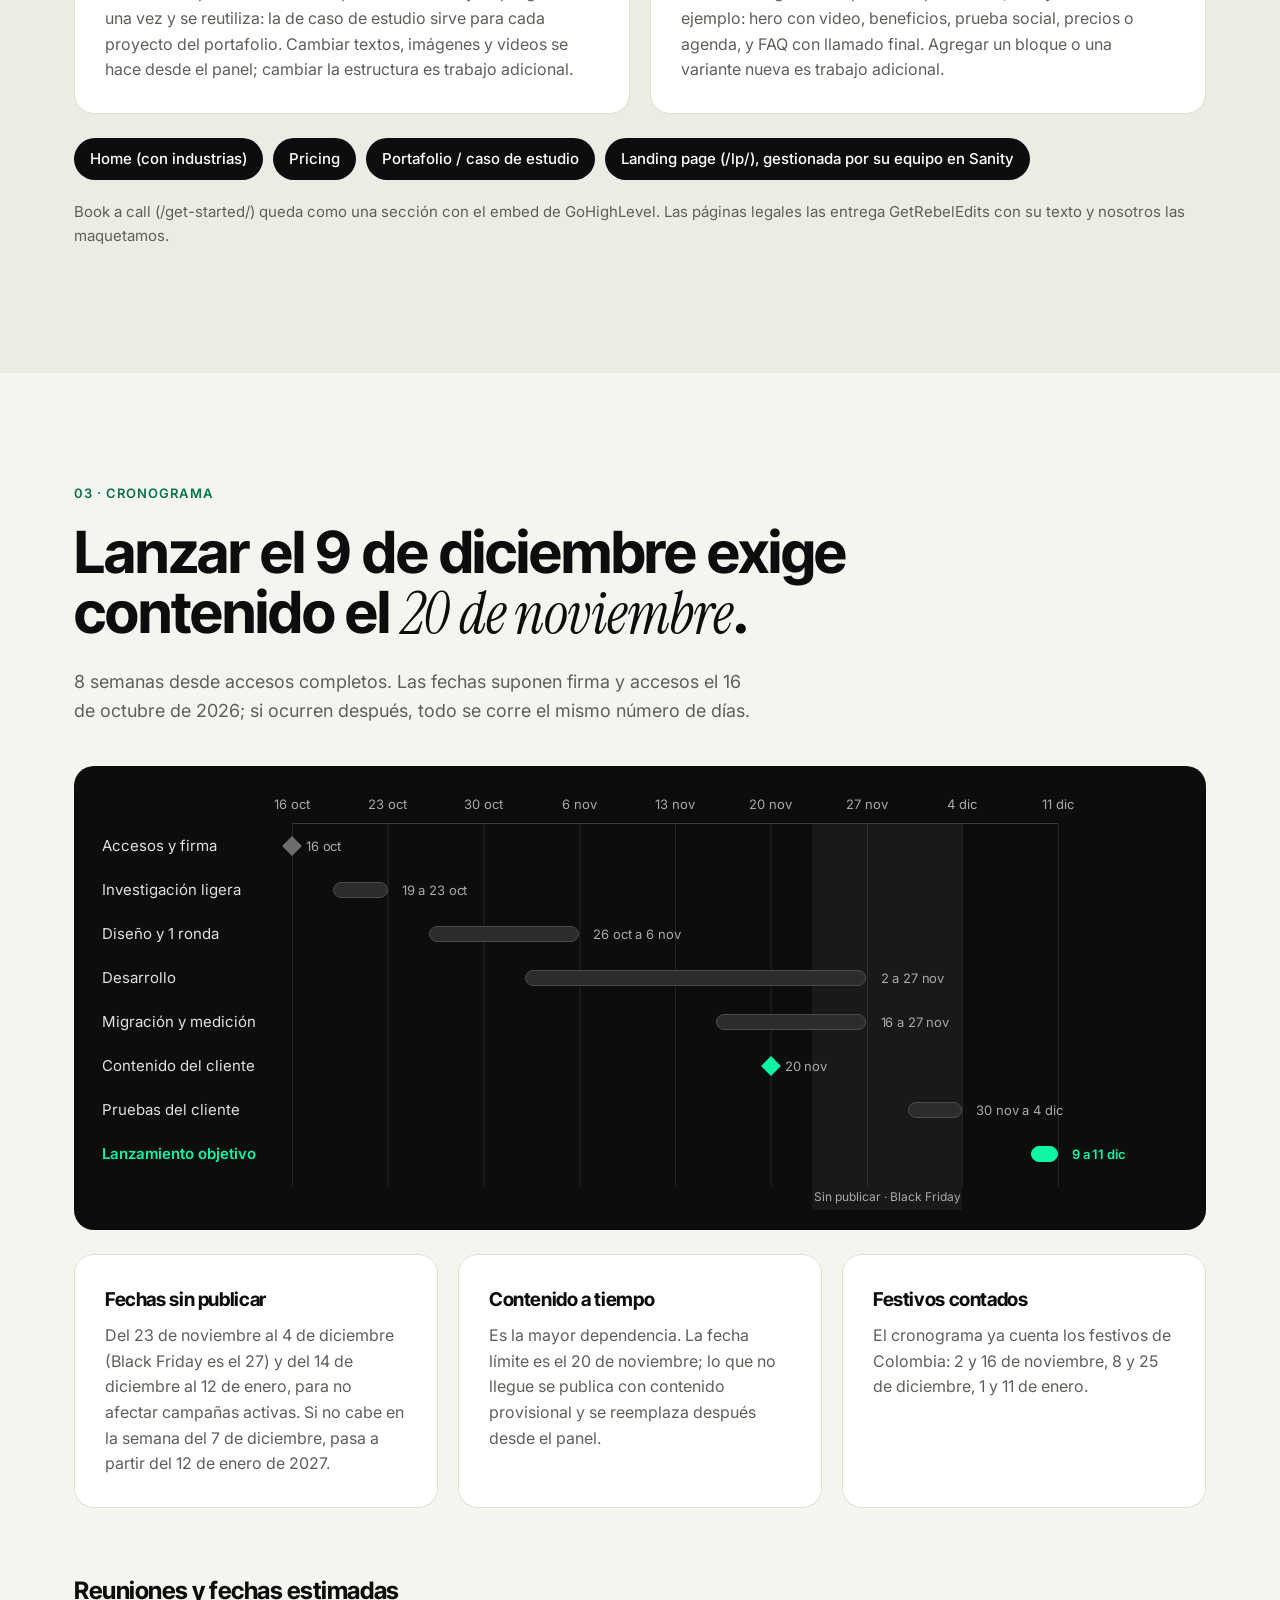
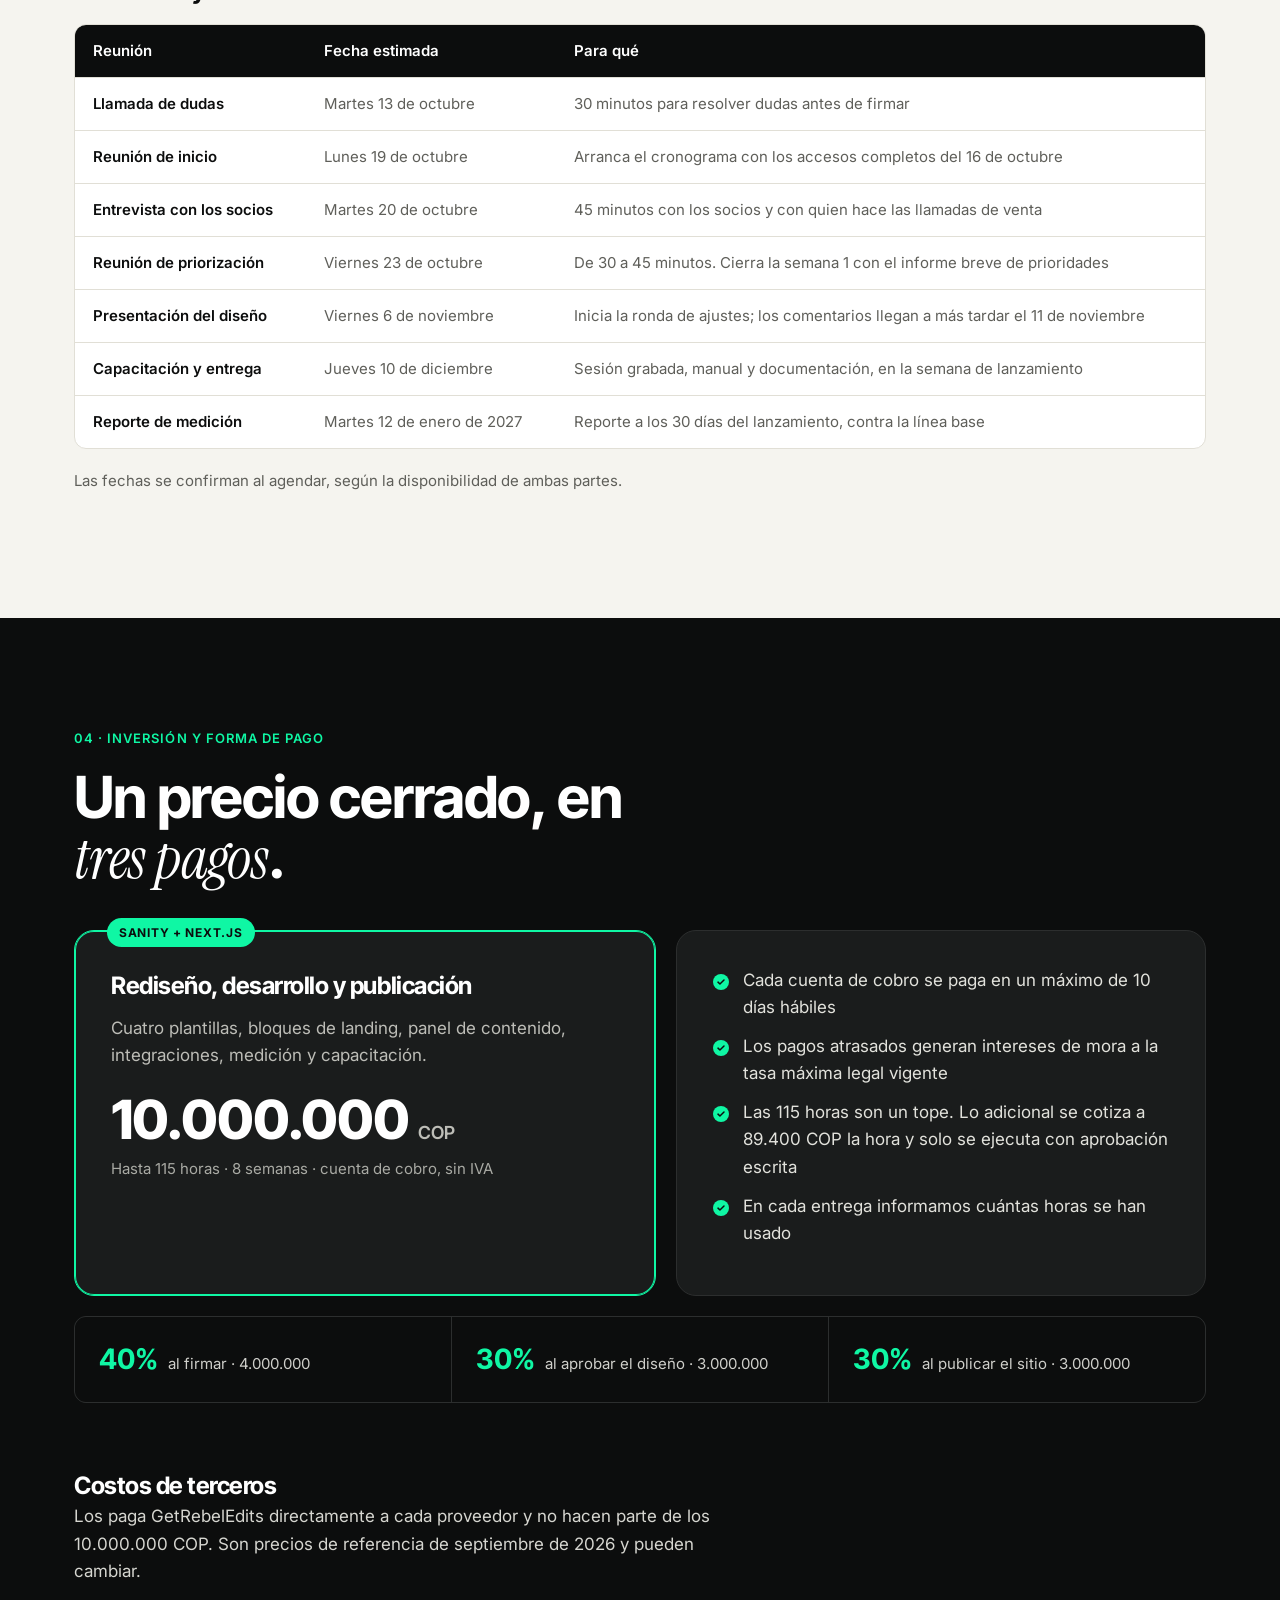
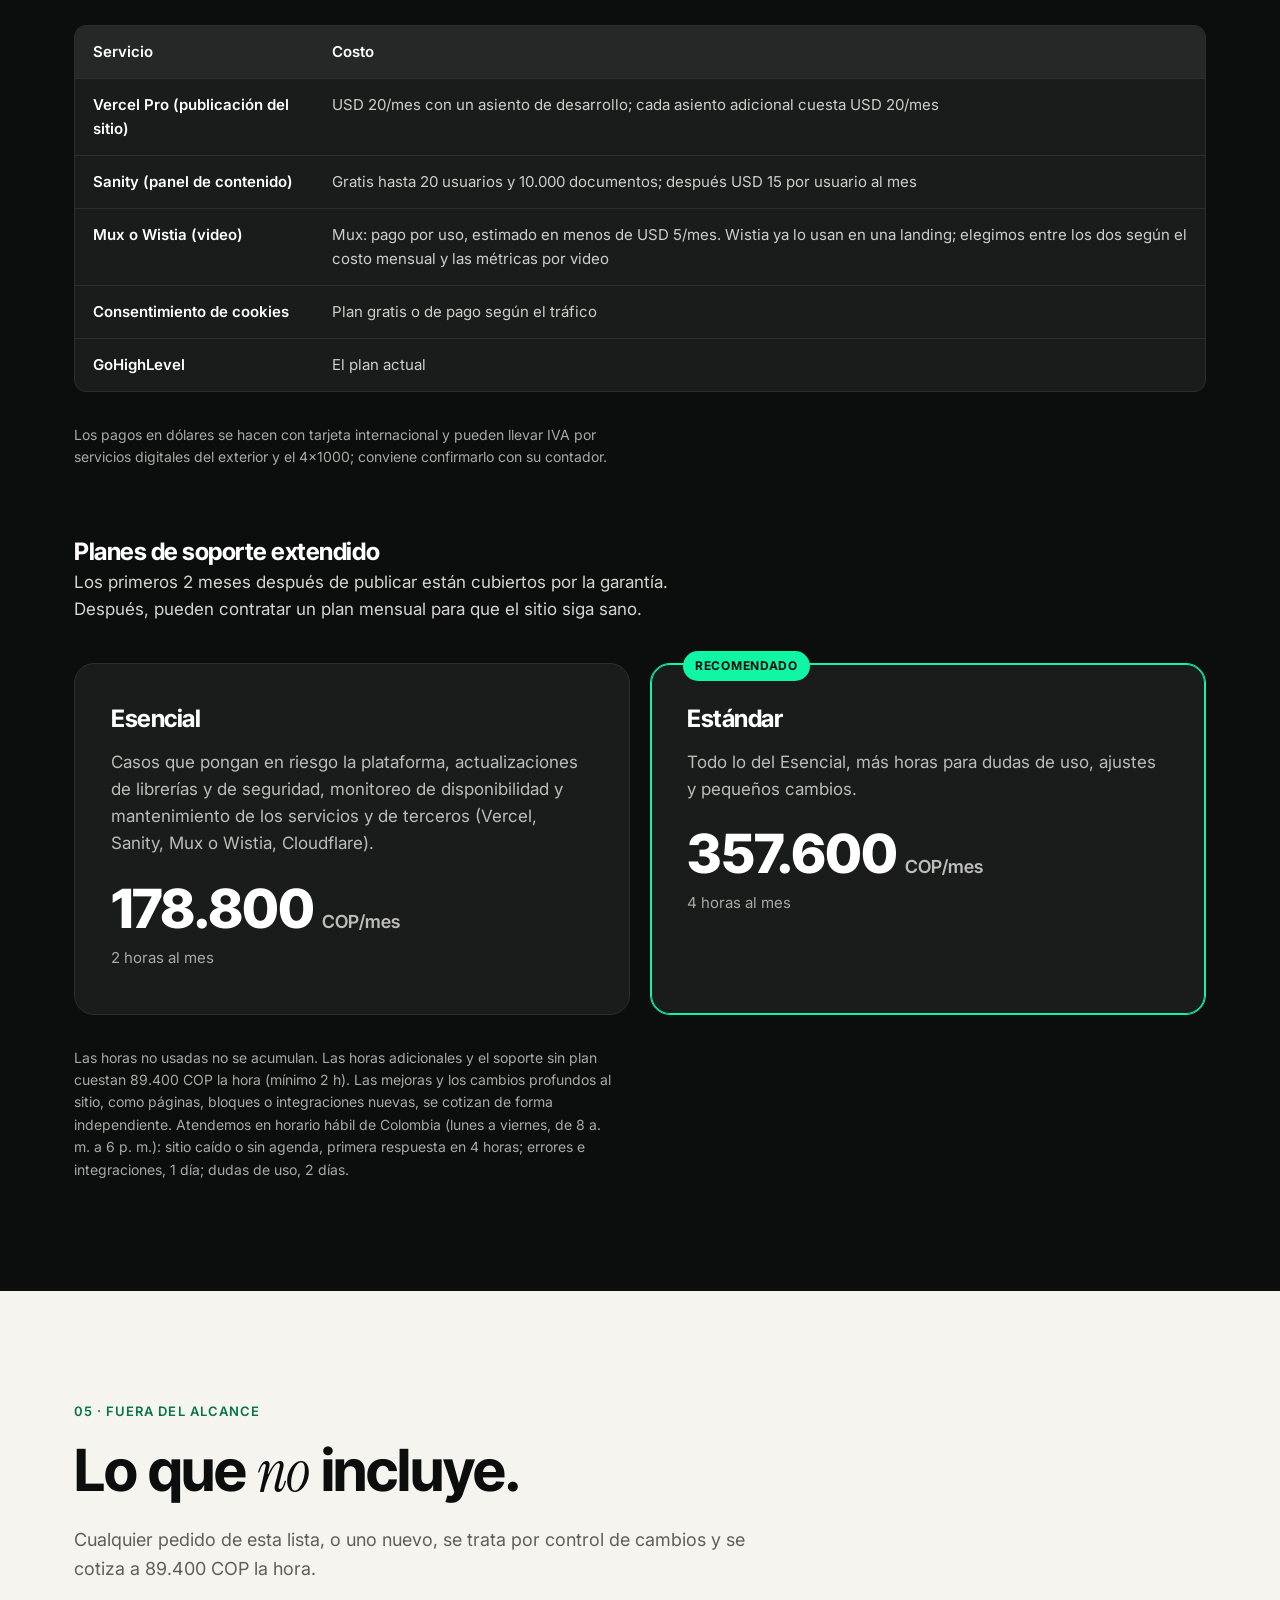
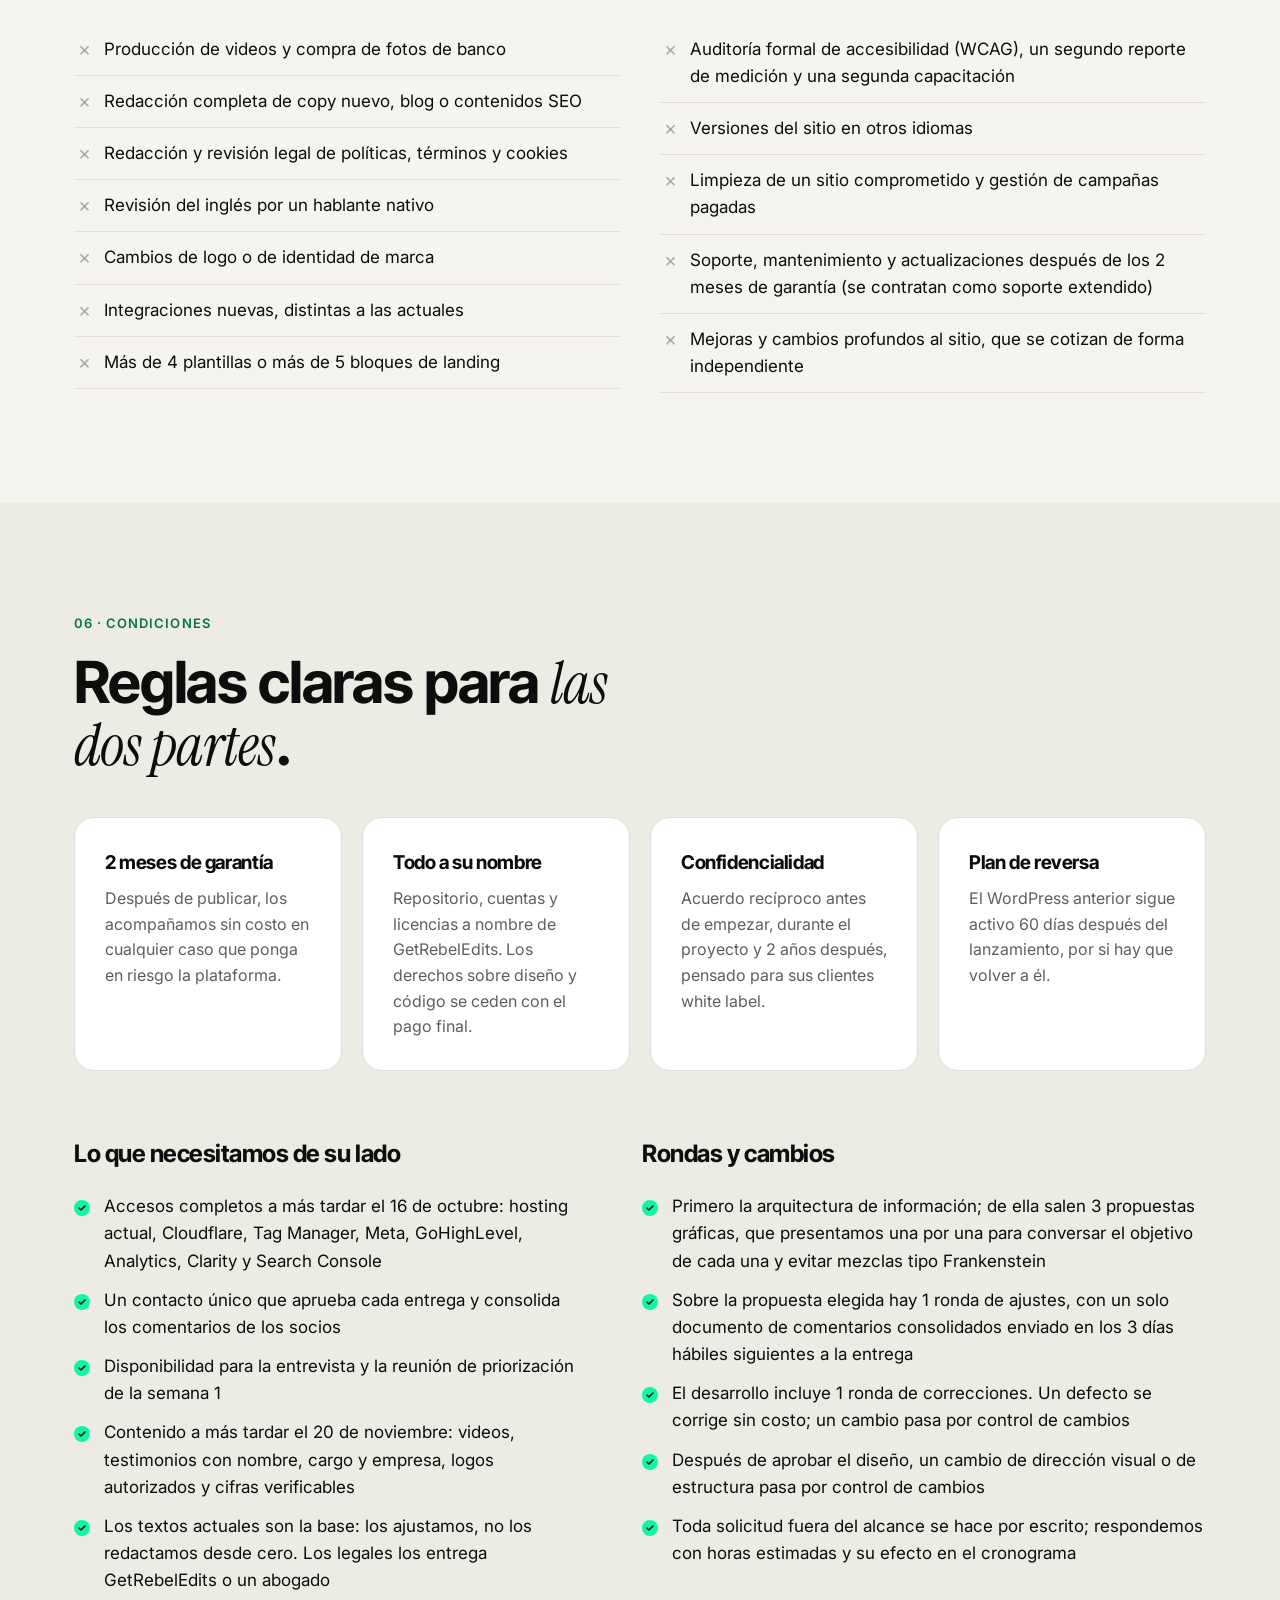
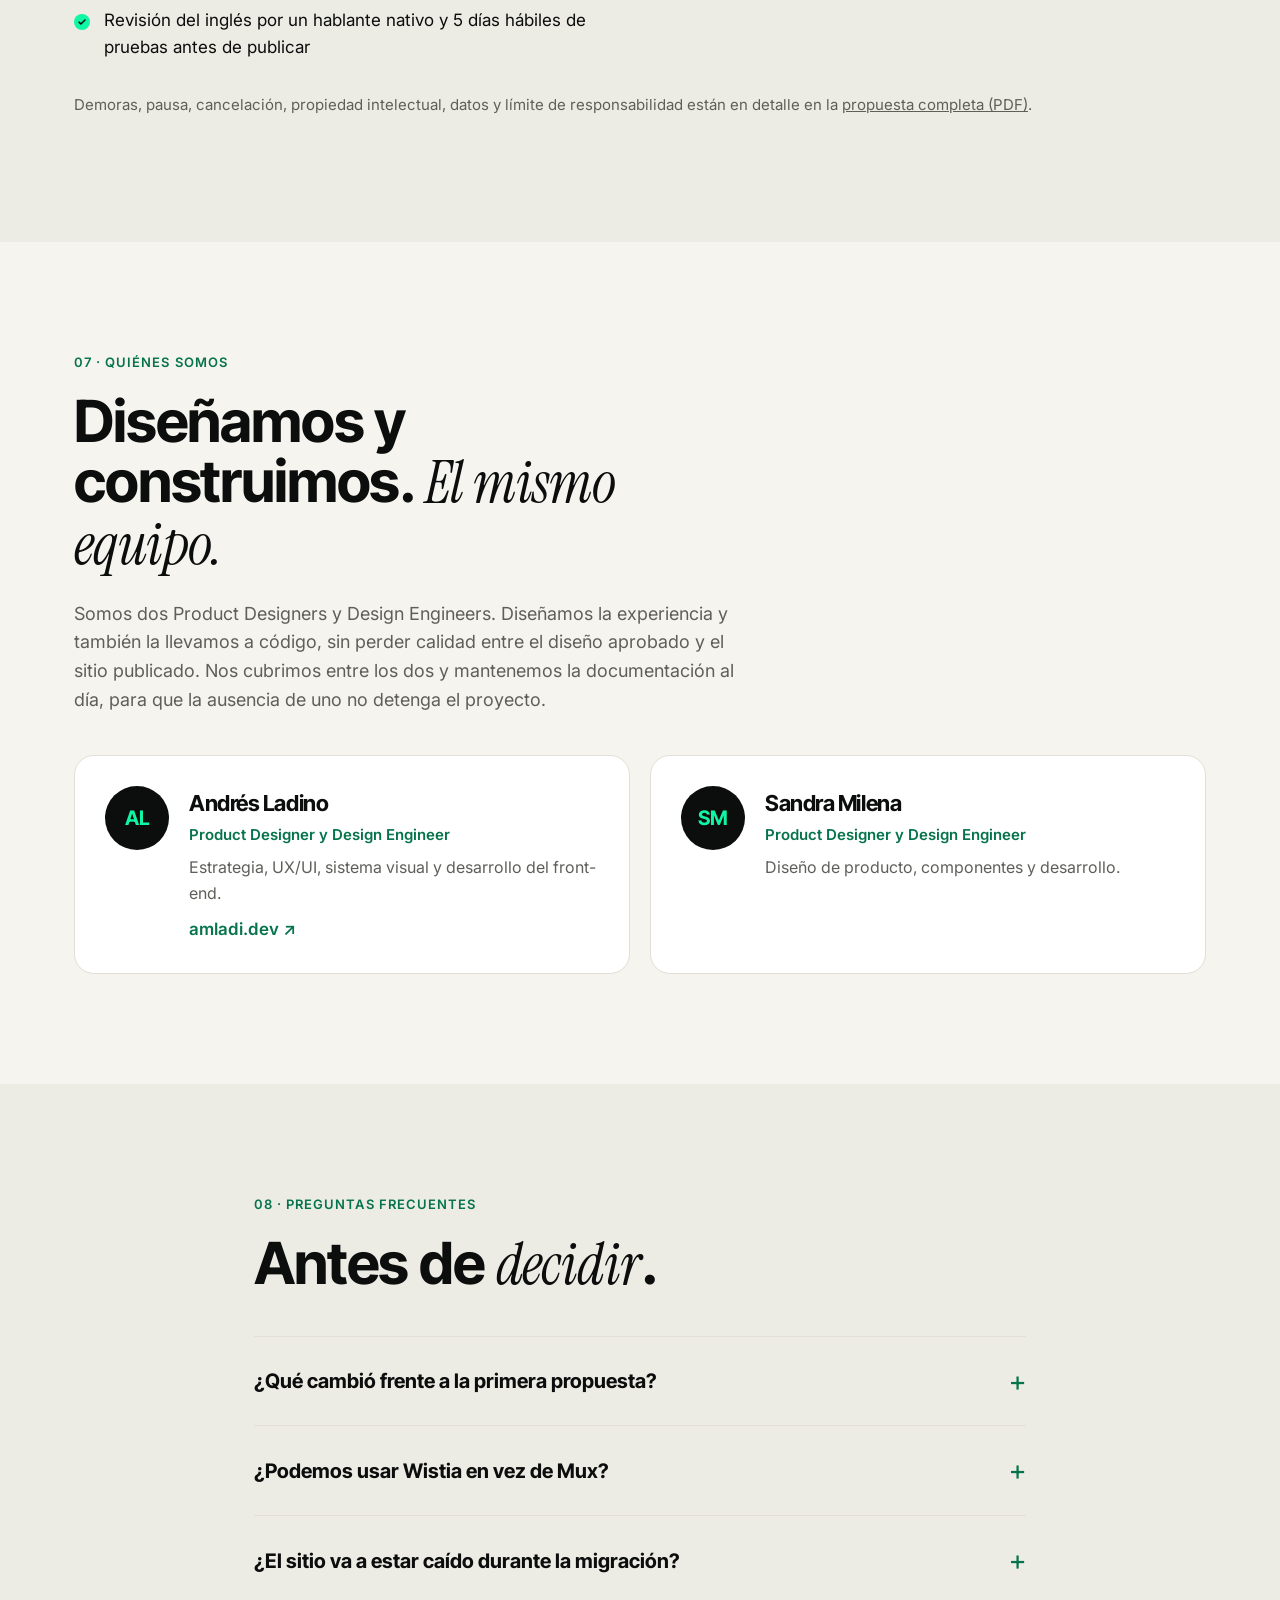
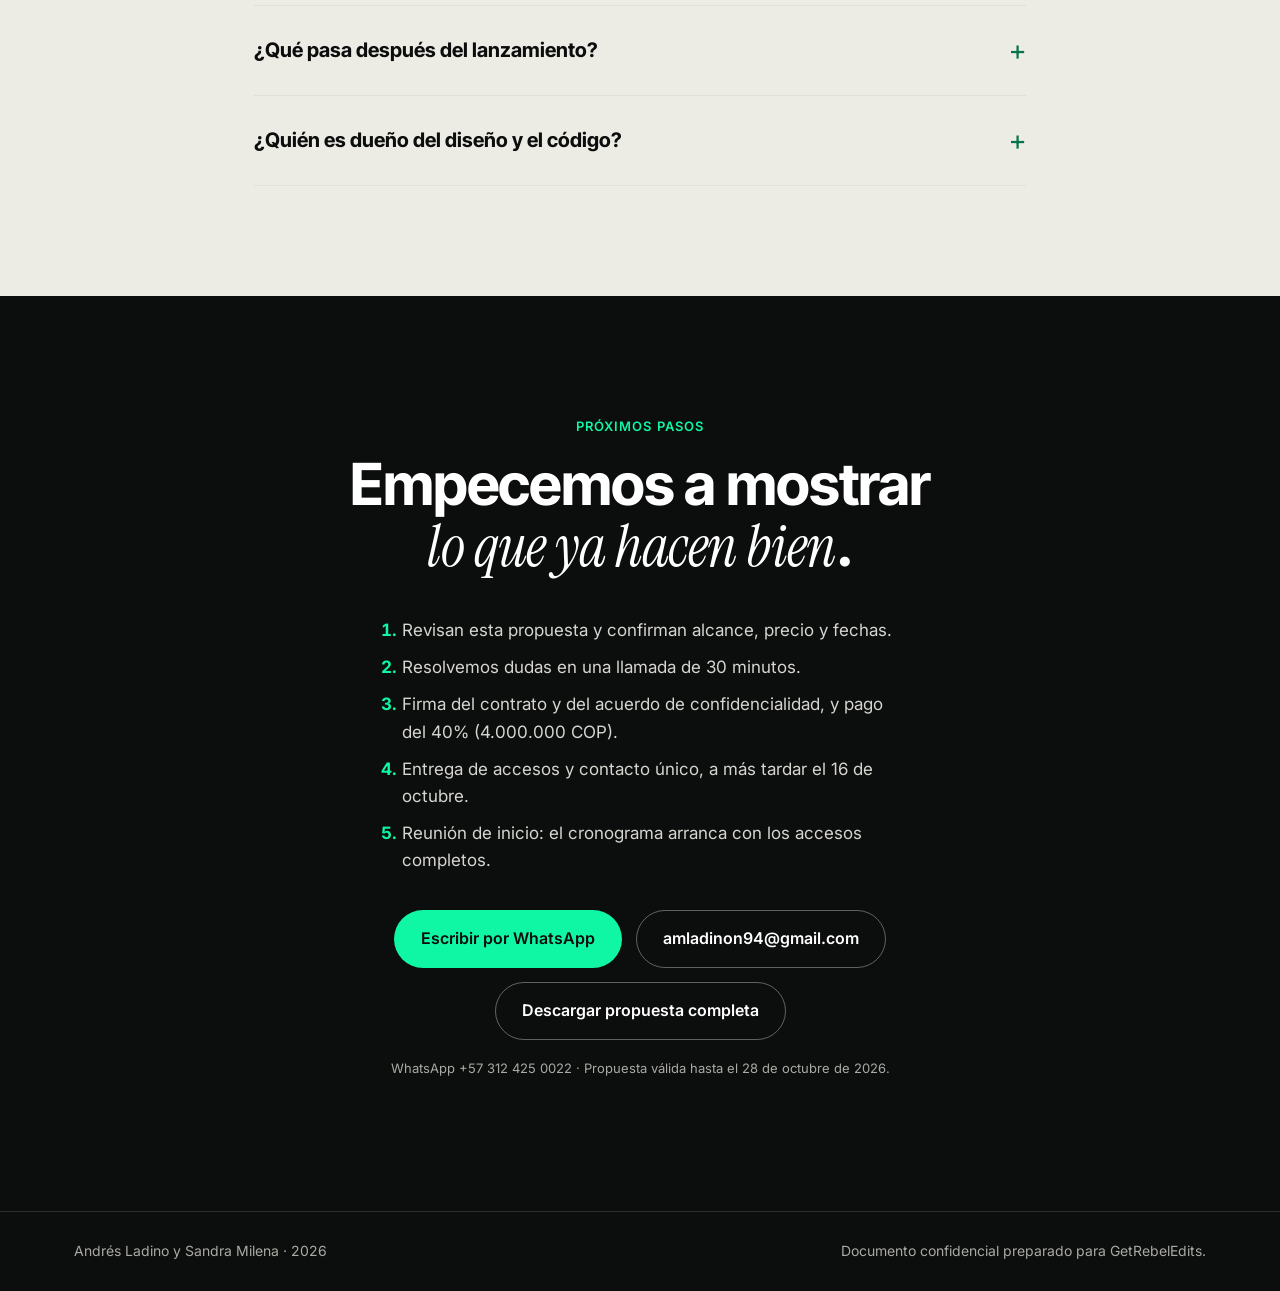
==== commit 01903a1c: "Agrega planes de soporte extendido Co-Authored-By: Claude Opus 5.5 (1M context) <noreply@anthropic.c" ====
--- a/index.html
+++ b/index.html
@@ -247,6 +247,25 @@
           </table>
         </div>
         <p class="lead-light small">Los pagos en dólares se hacen con tarjeta internacional y pueden llevar IVA por servicios digitales del exterior y el 4x1000; conviene confirmarlo con su contador.</p>
+
+        <h3 class="h3 mt">Planes de soporte extendido</h3>
+        <p class="lead-light">Los primeros 2 meses después de publicar están cubiertos por la garantía. Después, pueden contratar un plan mensual para que el sitio siga sano.</p>
+        <div class="plans">
+          <article class="plan">
+            <h3>Esencial</h3>
+            <p class="plan__desc">Casos que pongan en riesgo la plataforma, actualizaciones de librerías y de seguridad, monitoreo de disponibilidad y mantenimiento de los servicios y de terceros (Vercel, Sanity, Mux o Wistia, Cloudflare).</p>
+            <p class="plan__price">178.800 <small>COP/mes</small></p>
+            <p class="plan__ref">2 horas al mes</p>
+          </article>
+          <article class="plan plan--featured">
+            <span class="plan__badge">Recomendado</span>
+            <h3>Estándar</h3>
+            <p class="plan__desc">Todo lo del Esencial, más horas para dudas de uso, ajustes y pequeños cambios.</p>
+            <p class="plan__price">357.600 <small>COP/mes</small></p>
+            <p class="plan__ref">4 horas al mes</p>
+          </article>
+        </div>
+        <p class="lead-light small">Las horas no usadas no se acumulan. Las horas adicionales y el soporte sin plan cuestan 89.400 COP la hora (mínimo 2 h). Las mejoras y los cambios profundos al sitio, como páginas, bloques o integraciones nuevas, se cotizan de forma independiente. Atendemos en horario hábil de Colombia (lunes a viernes, de 8 a. m. a 6 p. m.): sitio caído o sin agenda, primera respuesta en 4 horas; errores e integraciones, 1 día; dudas de uso, 2 días.</p>
       </div>
     </section>
 
@@ -360,7 +379,7 @@
           </details>
           <details>
             <summary>¿Qué pasa después del lanzamiento?</summary>
-            <p>Tienen 2 meses de garantía para cualquier caso que ponga en riesgo la plataforma. Después pueden contratar un soporte extendido, que además de los casos graves incluye actualizaciones de librerías y mantenimiento de los servicios y de terceros. Las mejoras y los cambios profundos al sitio se cotizan de forma independiente. Todo queda documentado y a su nombre, para que cualquier proveedor pueda continuar.</p>
+            <p>Tienen 2 meses de garantía para cualquier caso que ponga en riesgo la plataforma. Después pueden contratar un plan de soporte extendido, desde 178.800 COP al mes, que además de los casos graves incluye actualizaciones de librerías y mantenimiento de los servicios y de terceros. Las mejoras y los cambios profundos al sitio se cotizan de forma independiente. Todo queda documentado y a su nombre, para que cualquier proveedor pueda continuar.</p>
           </details>
           <details>
             <summary>¿Quién es dueño del diseño y el código?</summary>
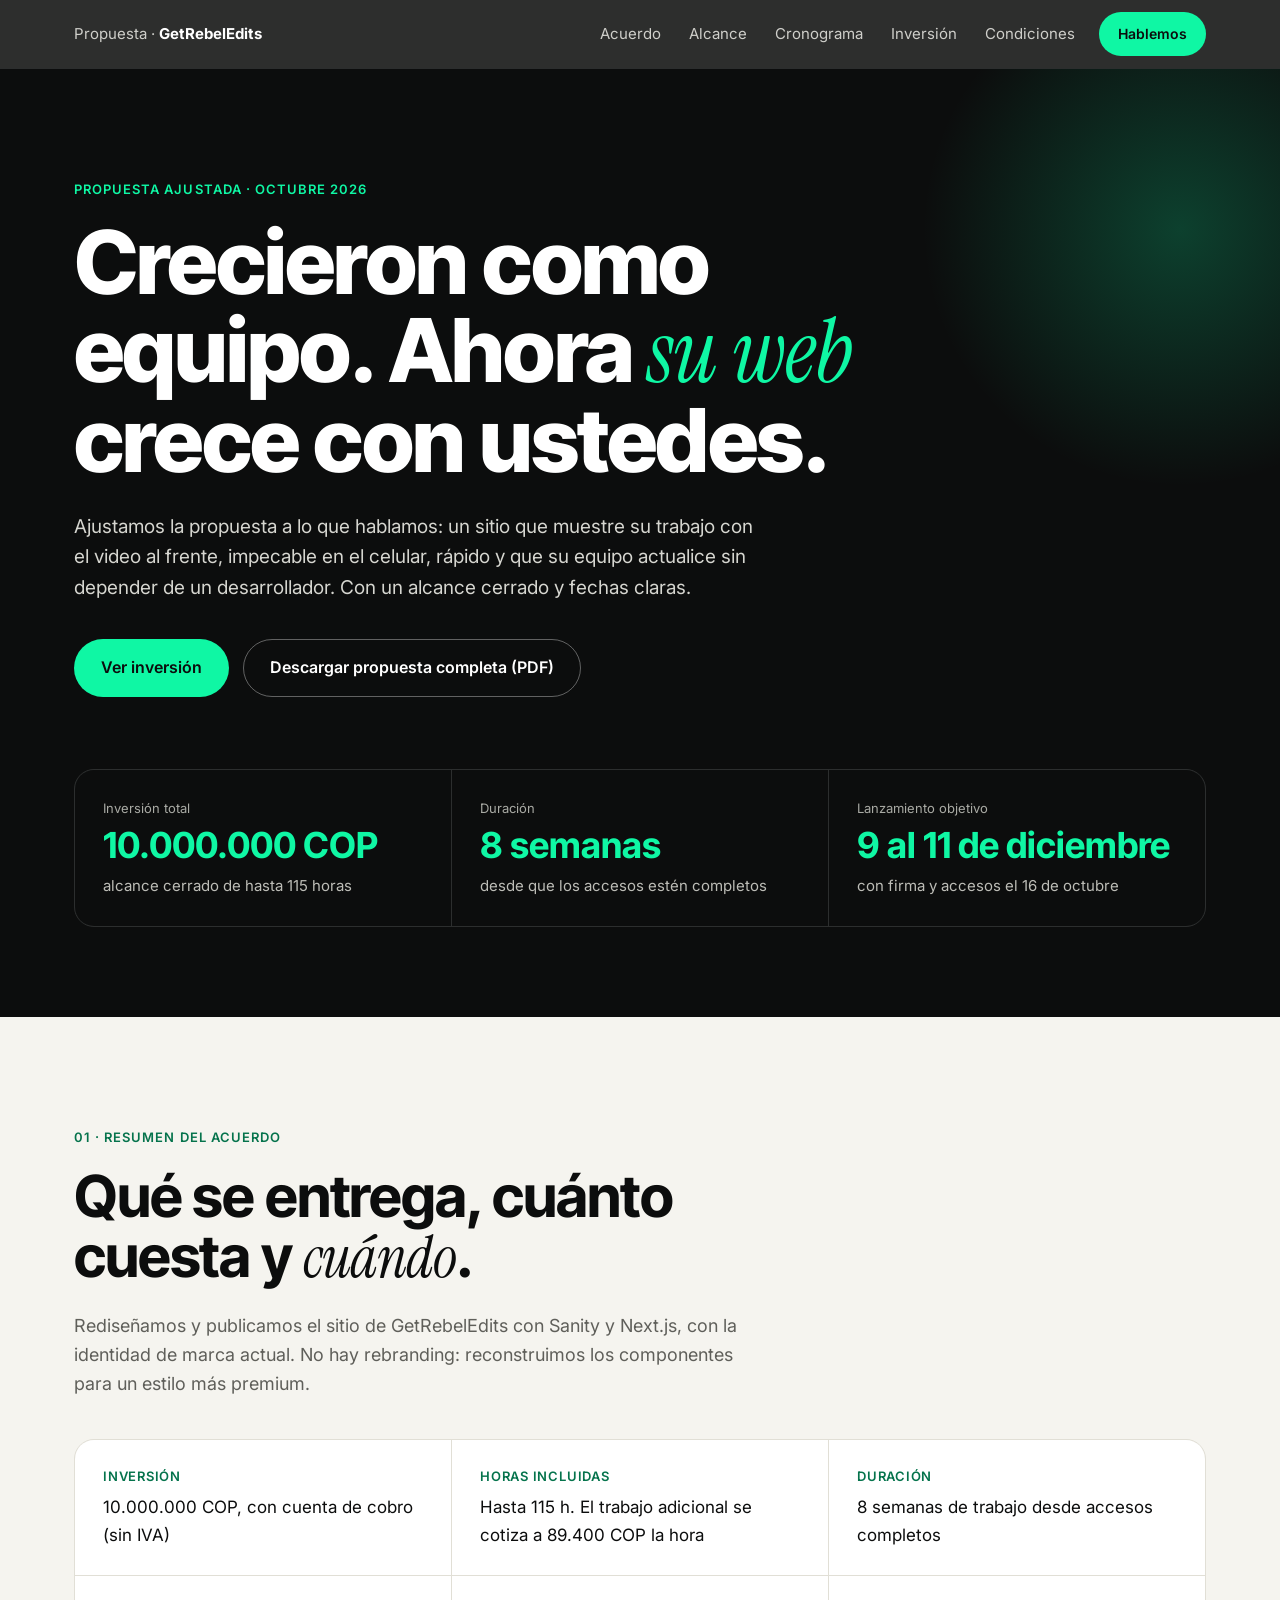
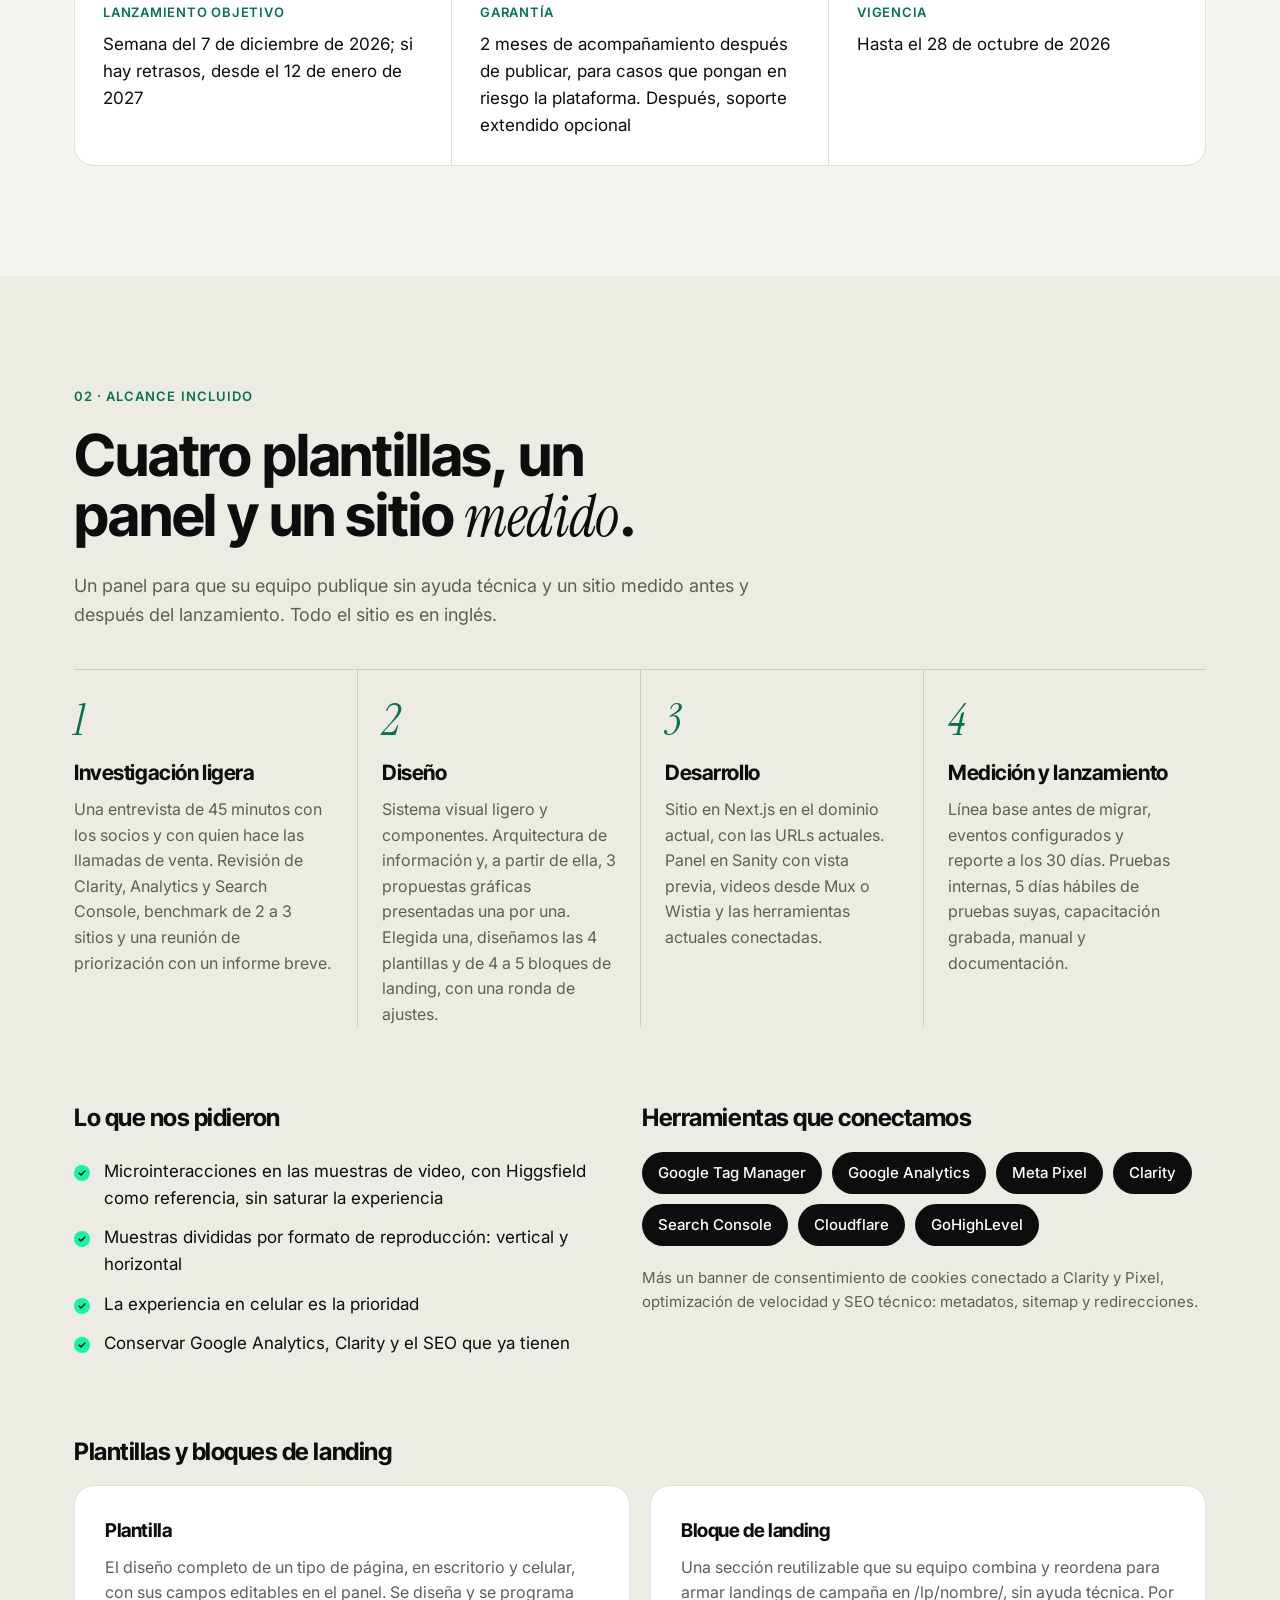
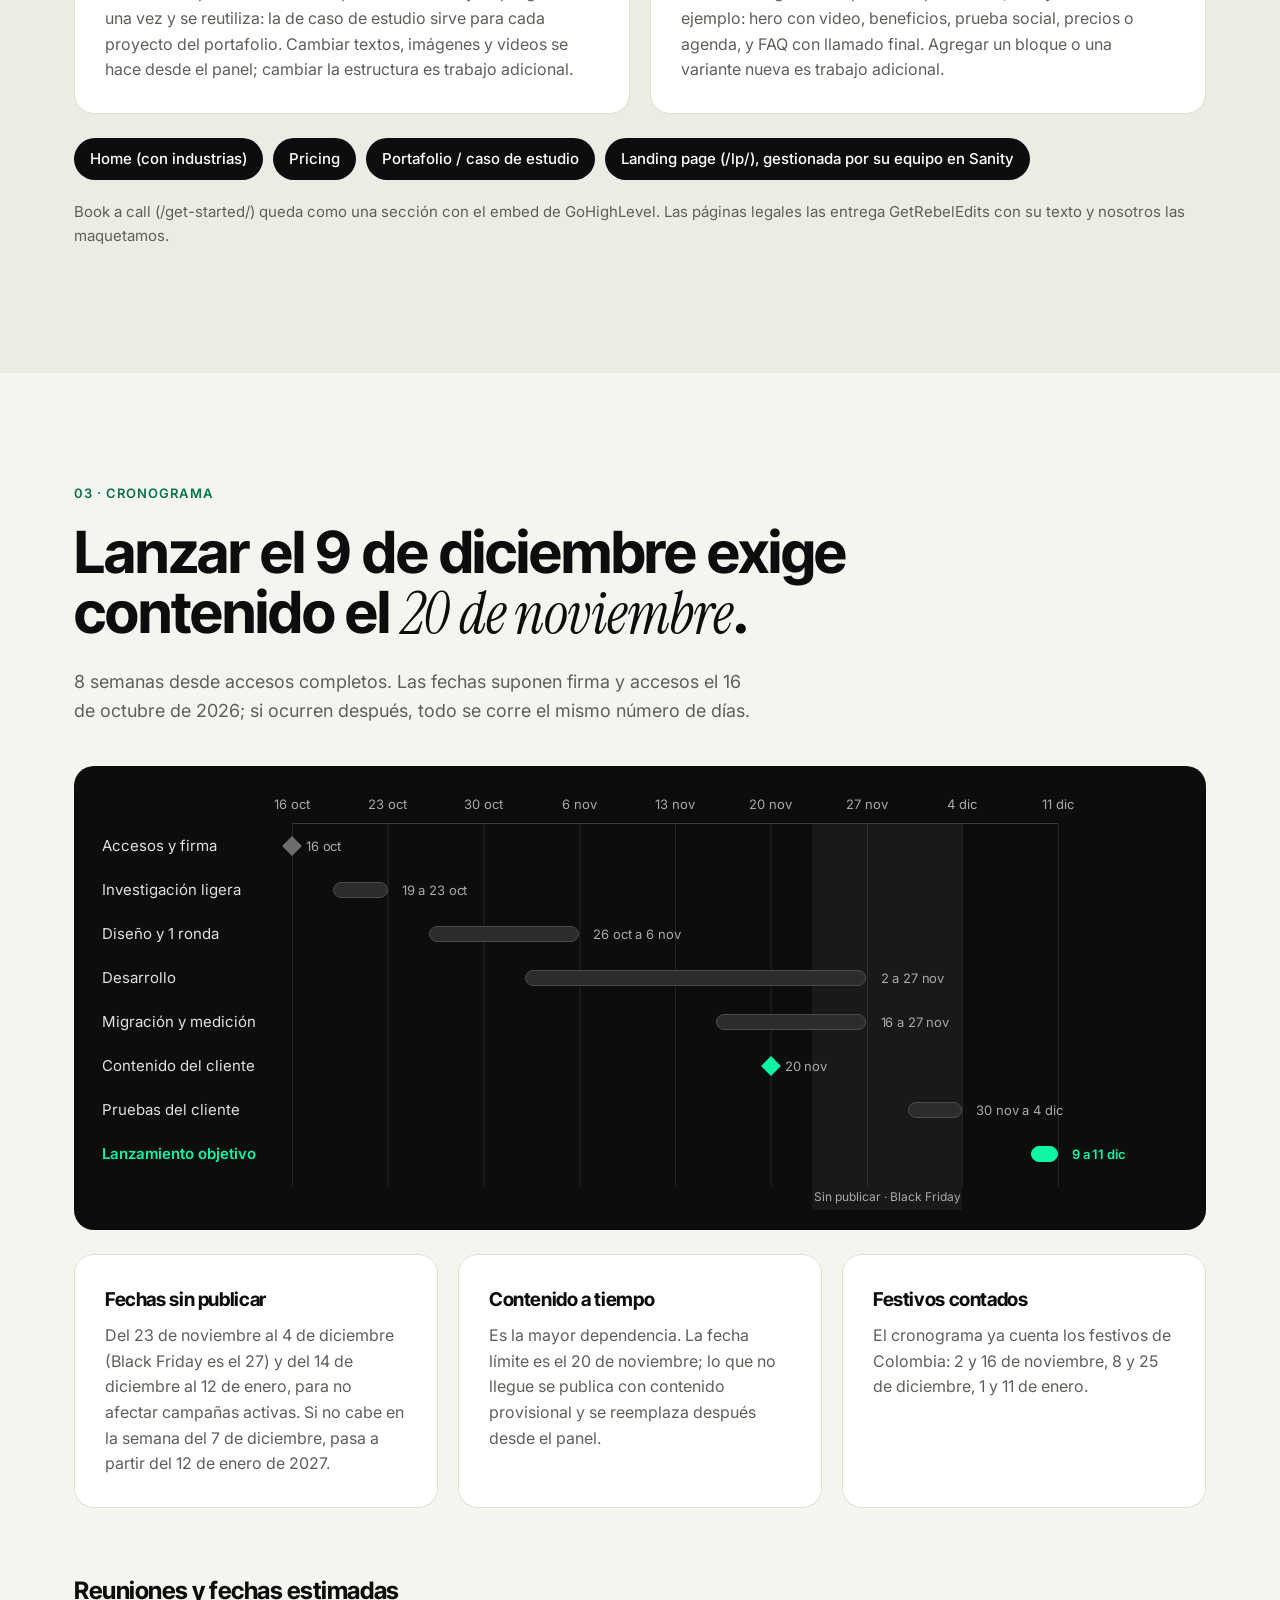
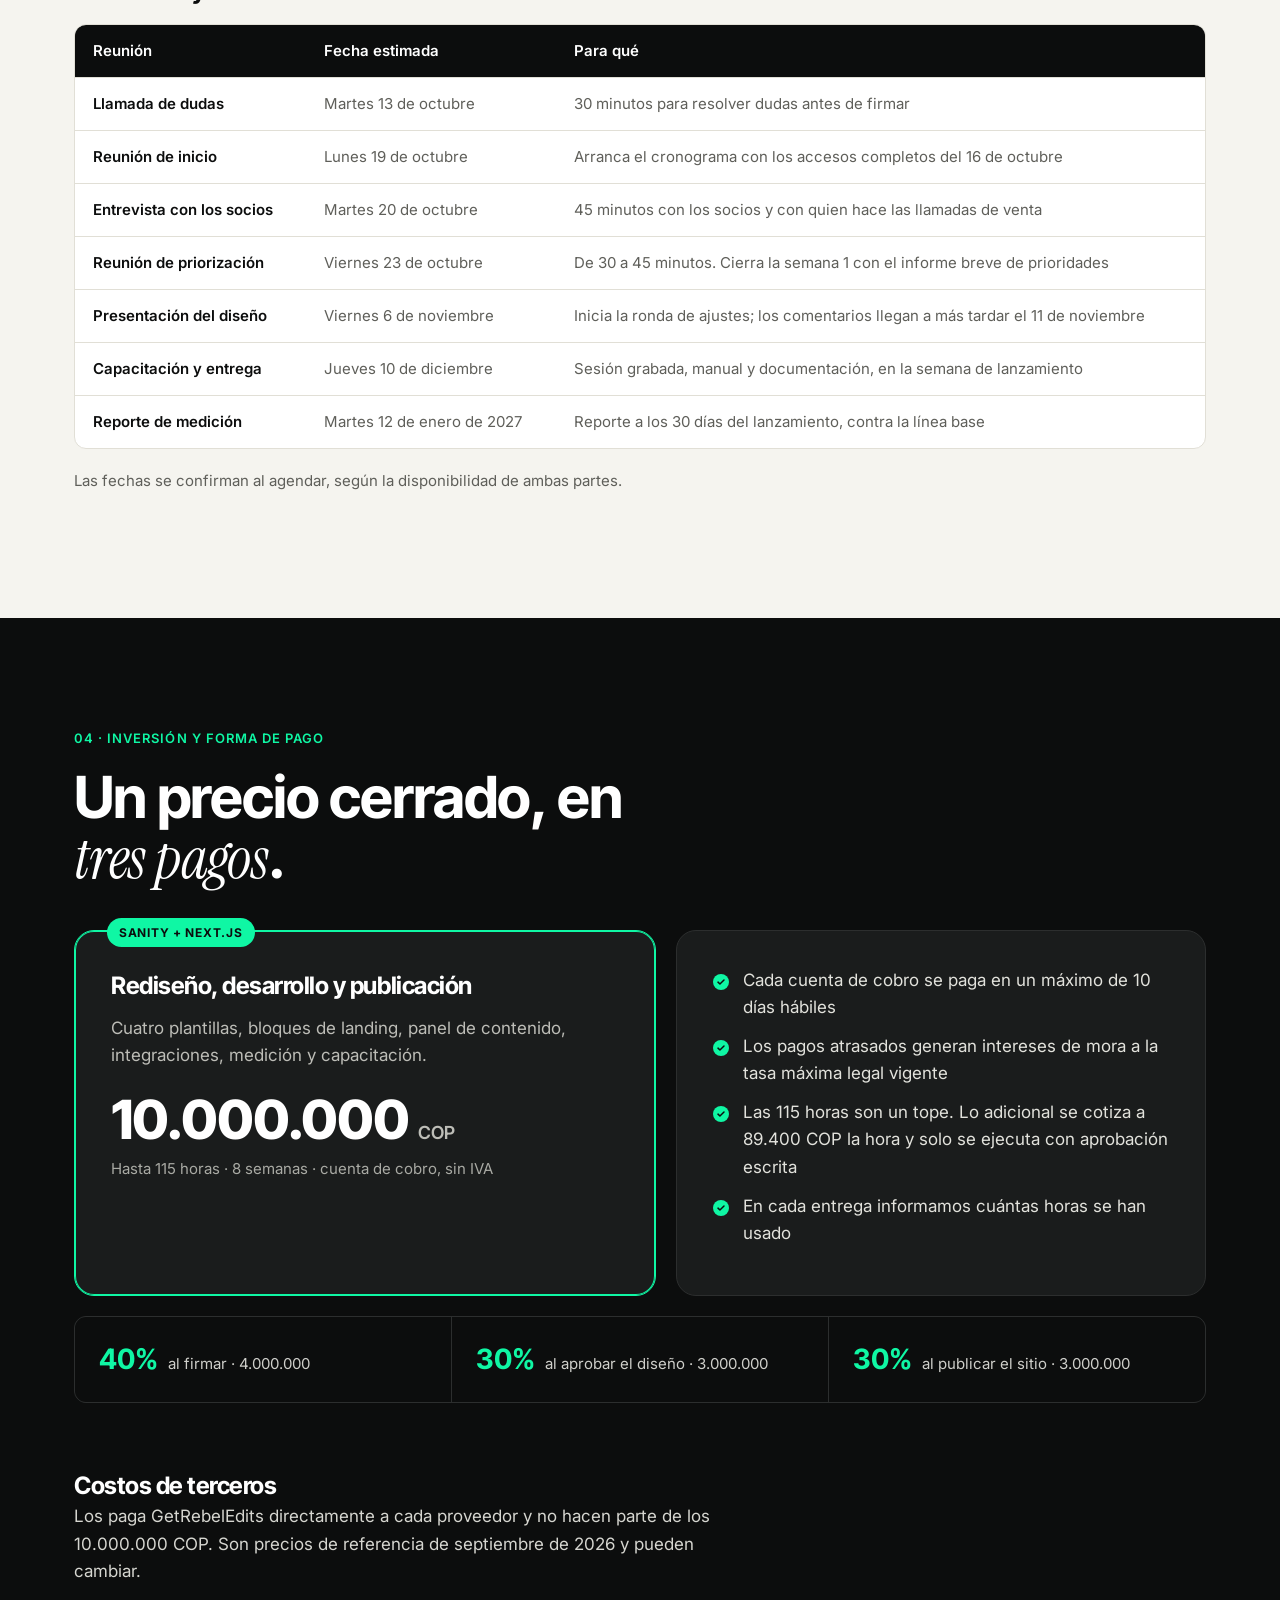
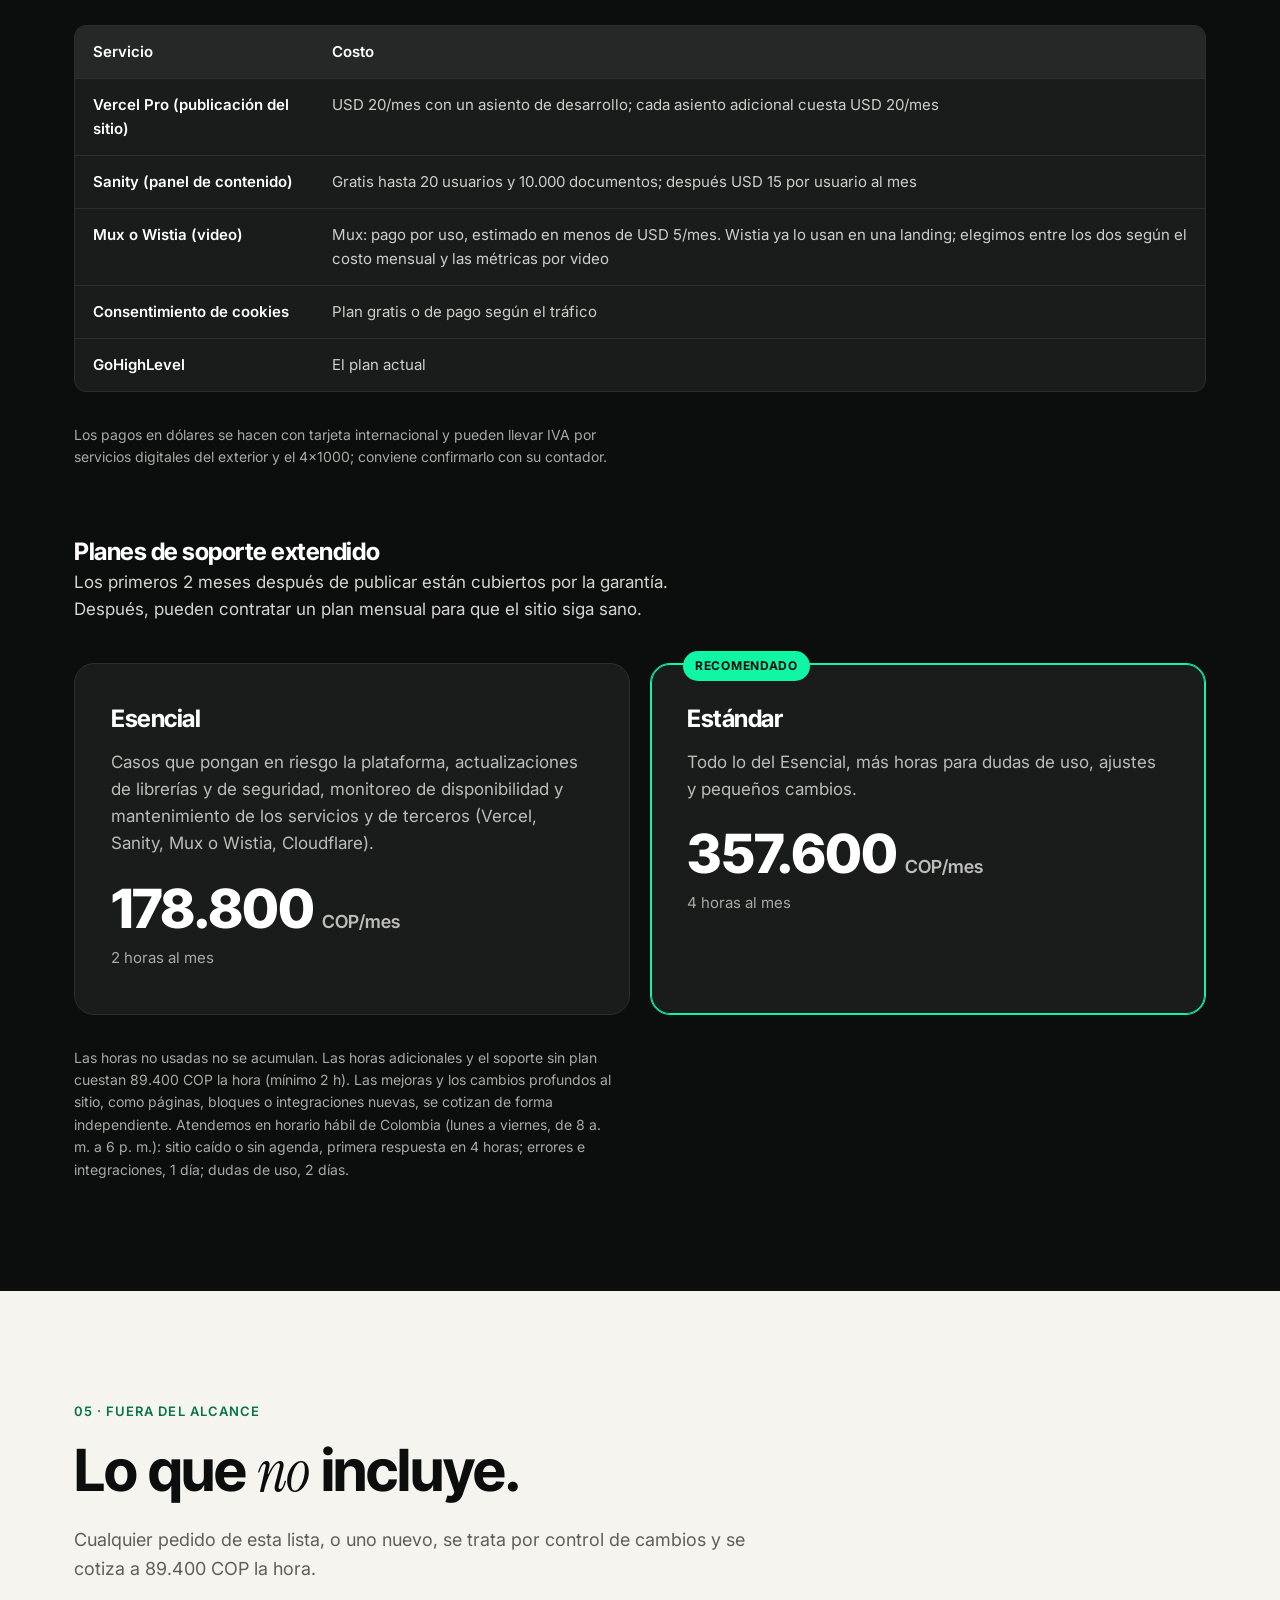
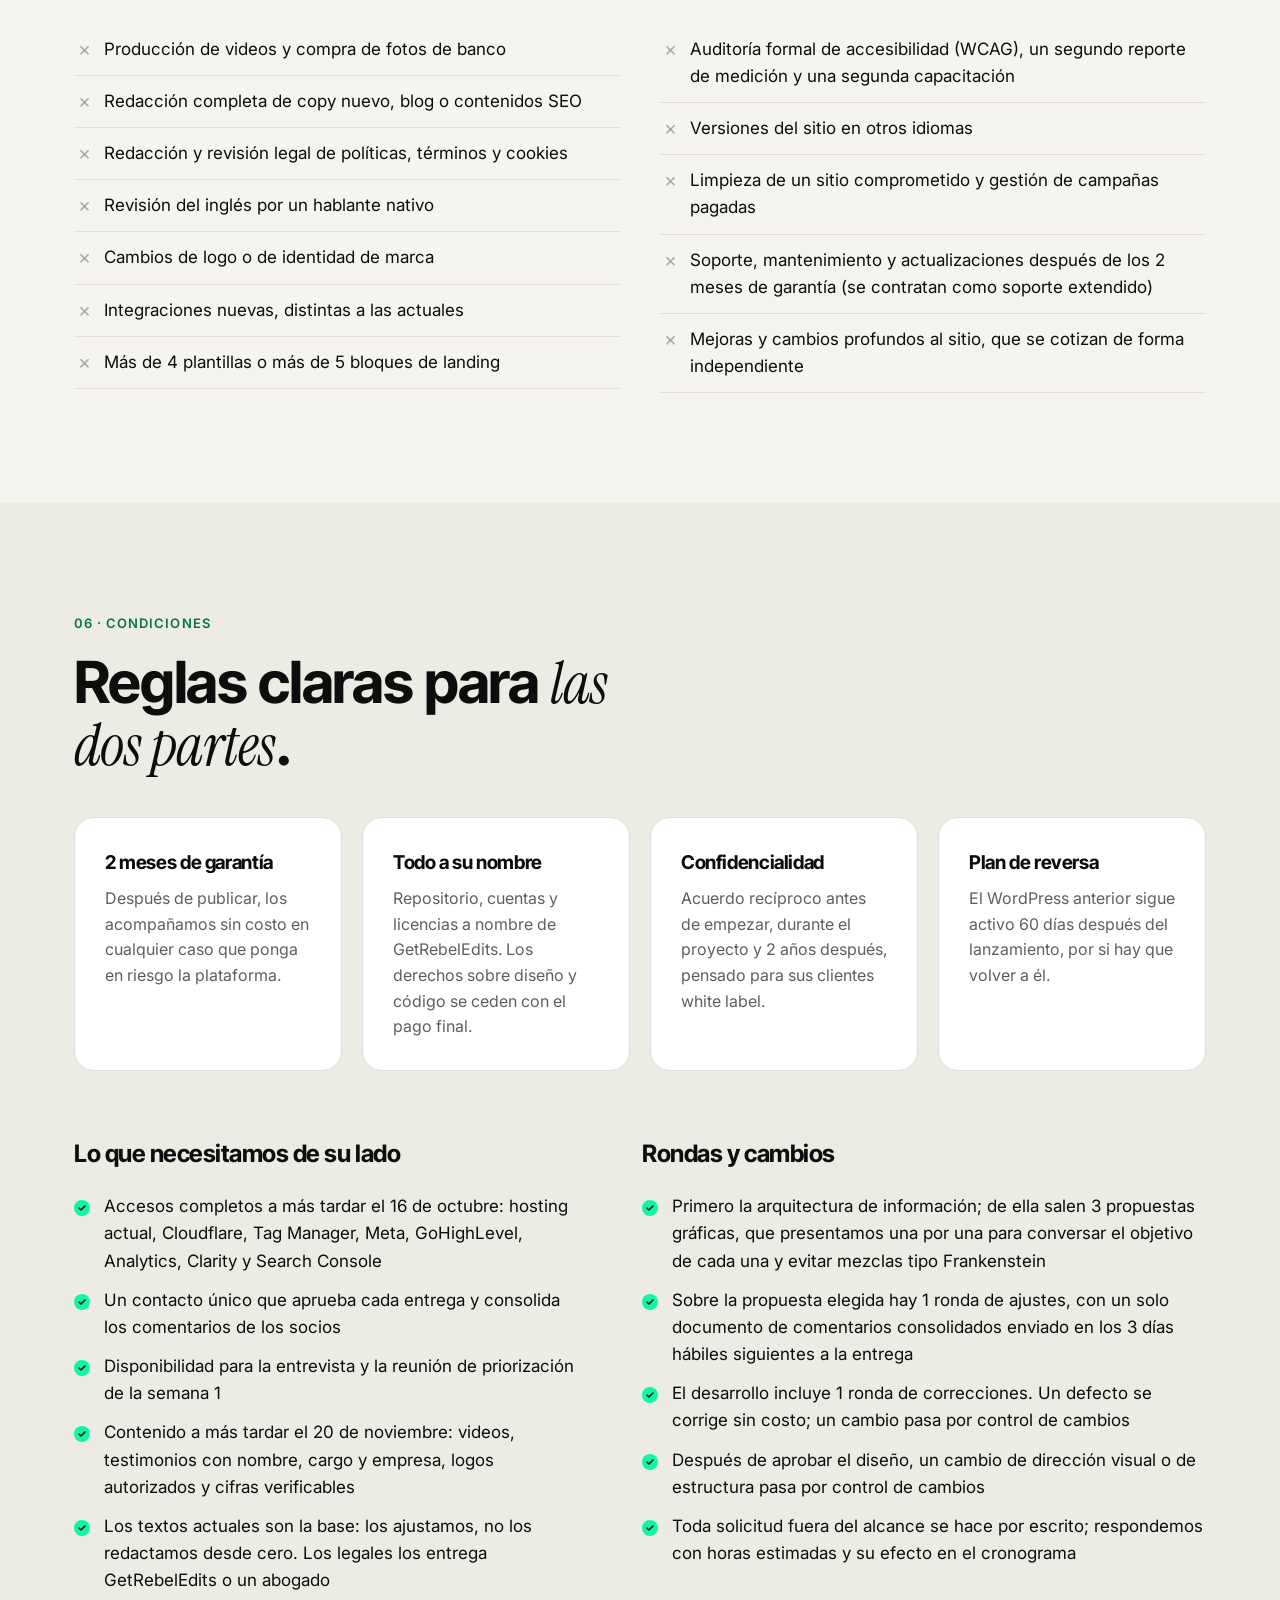
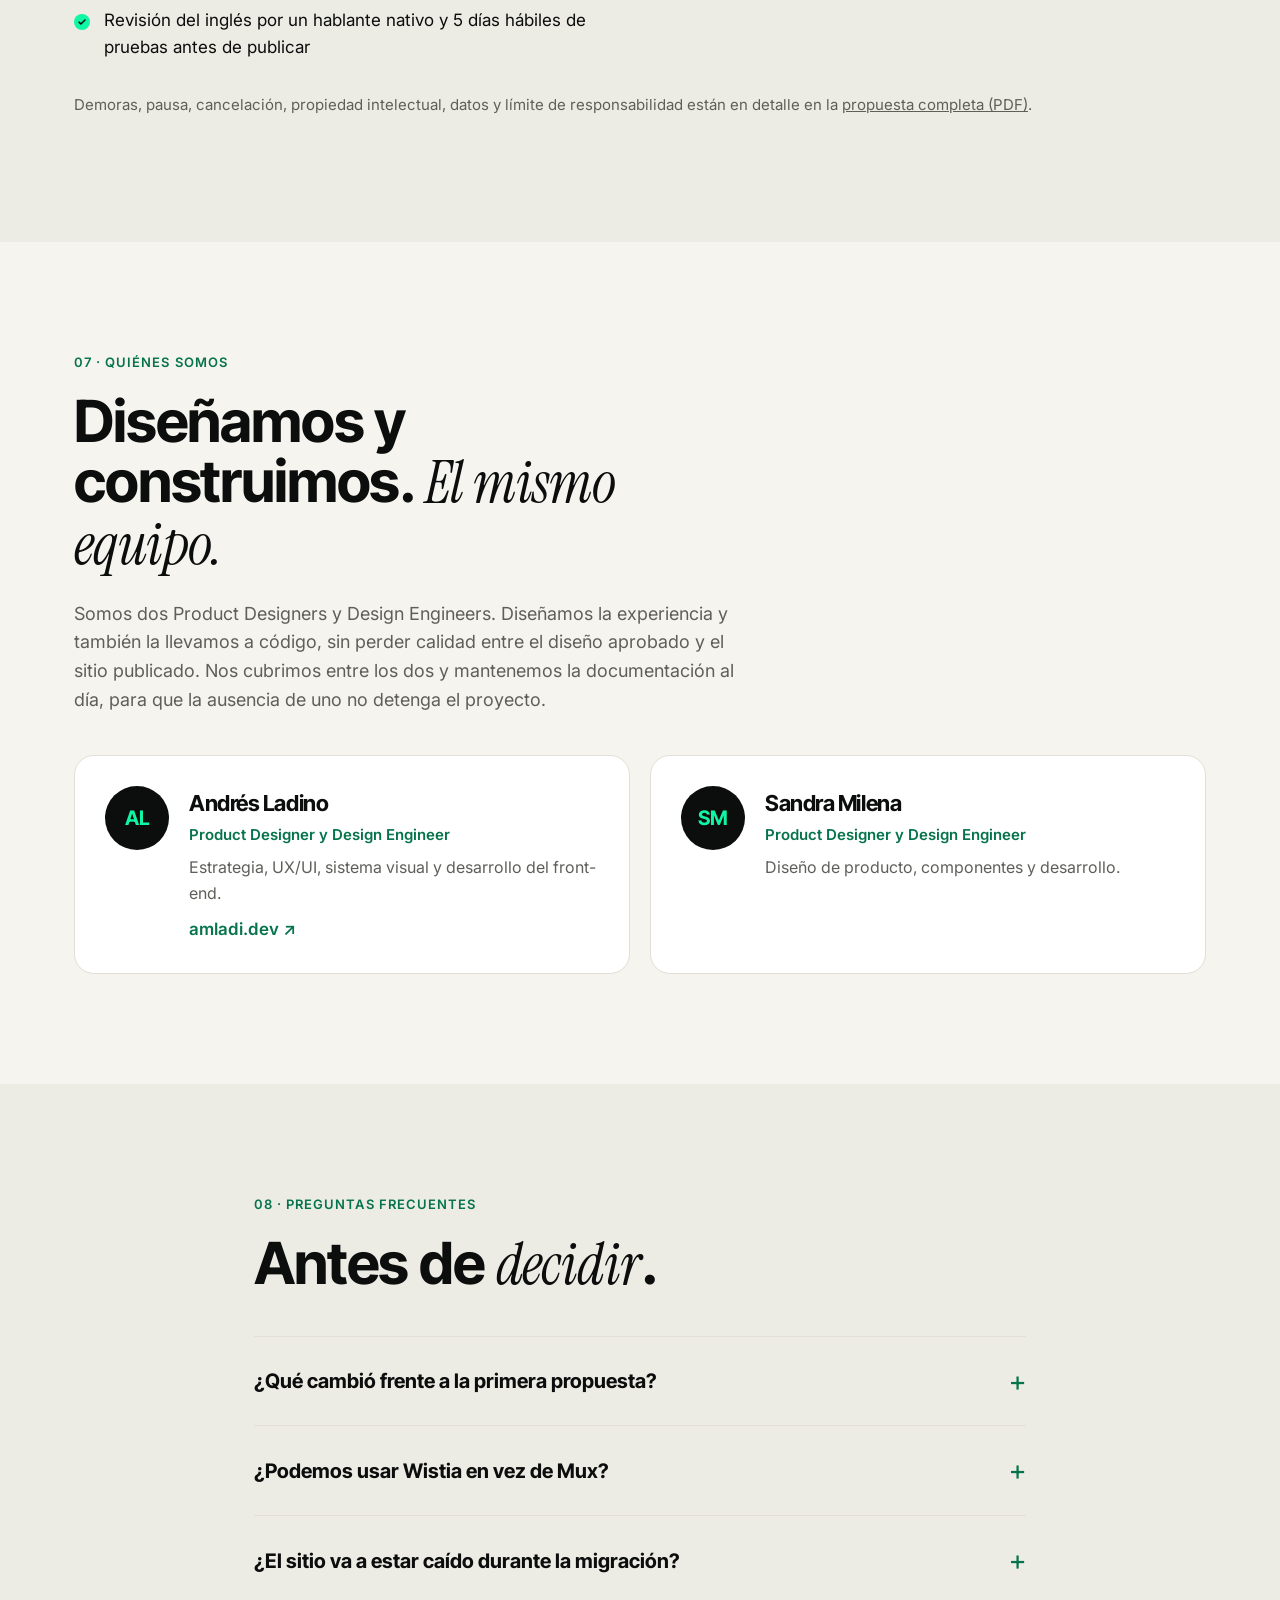
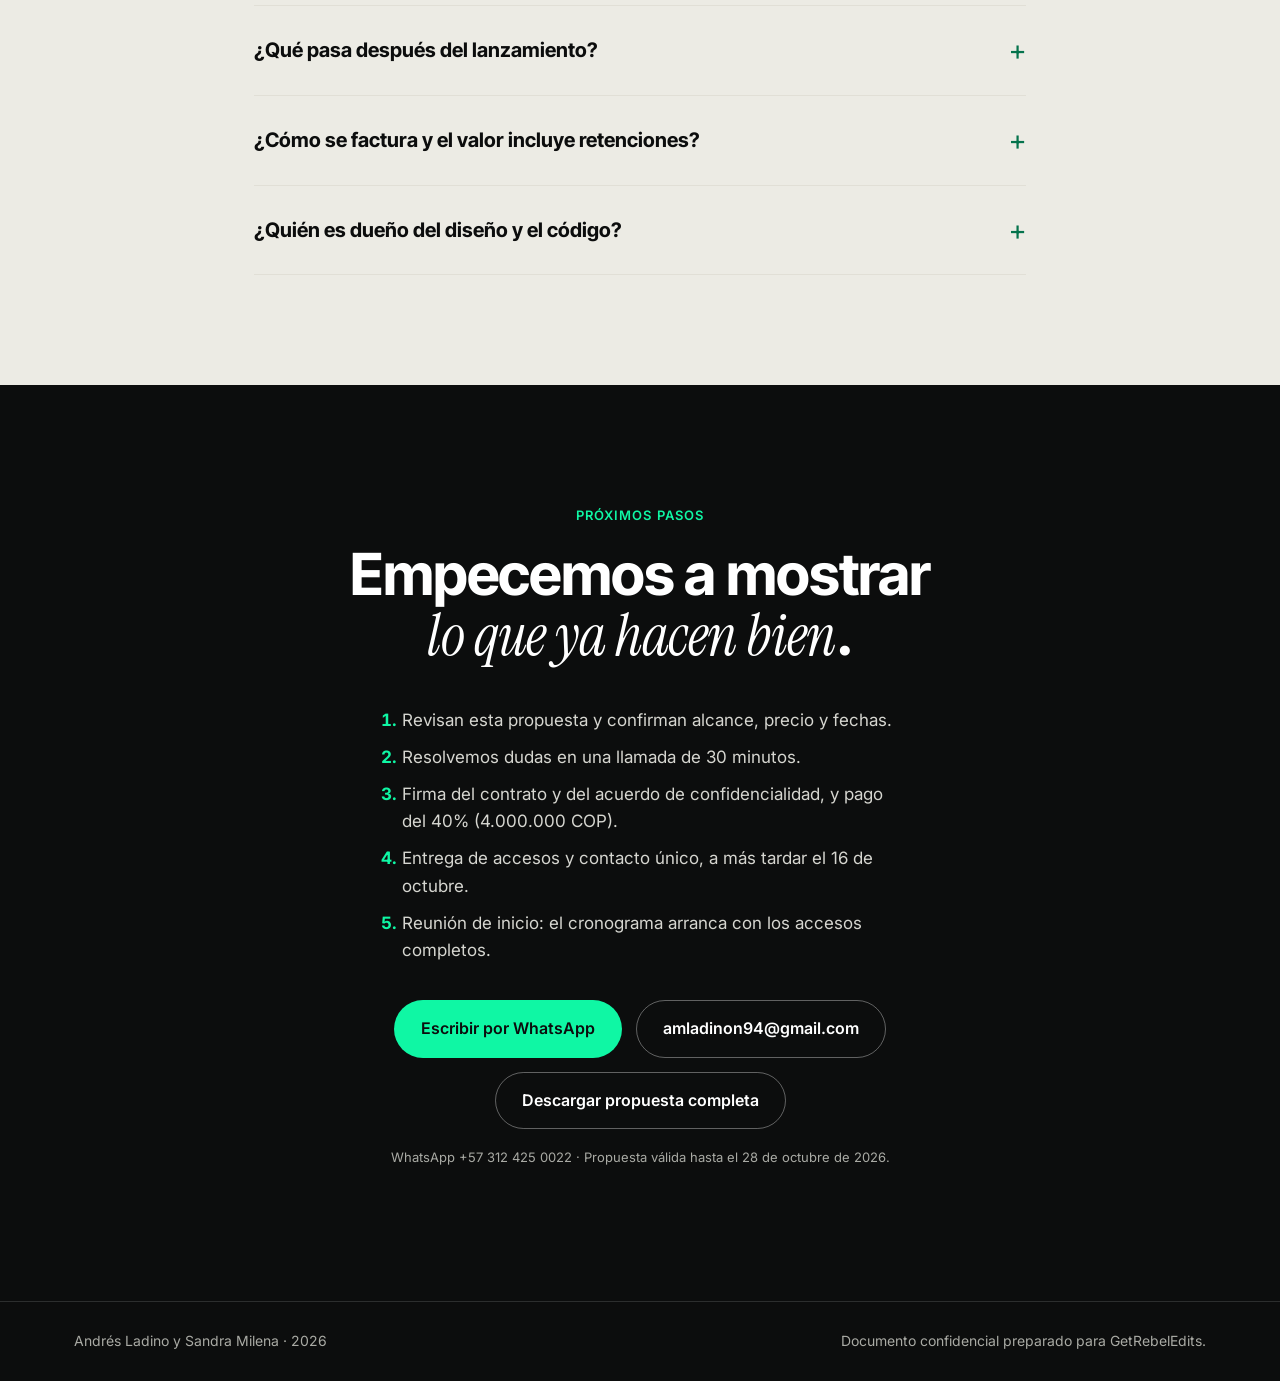
==== commit c1d0940e: "Aclara que el valor es neto: facturación como personas naturales Co-Authored-By: Claude Opus 5.5 (1M" ====
--- a/index.html
+++ b/index.html
@@ -382,6 +382,10 @@
             <p>Tienen 2 meses de garantía para cualquier caso que ponga en riesgo la plataforma. Después pueden contratar un plan de soporte extendido, desde 178.800 COP al mes, que además de los casos graves incluye actualizaciones de librerías y mantenimiento de los servicios y de terceros. Las mejoras y los cambios profundos al sitio se cotizan de forma independiente. Todo queda documentado y a su nombre, para que cualquier proveedor pueda continuar.</p>
           </details>
           <details>
+            <summary>¿Cómo se factura y el valor incluye retenciones?</summary>
+            <p>Facturamos como personas naturales, con cuenta de cobro y sin IVA, porque no somos responsables de IVA. Los 10.000.000 COP son el valor neto que recibe el equipo: no incluyen los aportes de seguridad social que nos corresponden por prestación de servicios ni las retenciones que GetRebelEdits deba practicar, como retención en la fuente o ReteICA. El valor bruto de cada cuenta de cobro se ajusta para que el pago neto sea el acordado. Antes de firmar confirmamos la cifra final con su contador, según si GetRebelEdits es agente de retención.</p>
+          </details>
+          <details>
             <summary>¿Quién es dueño del diseño y el código?</summary>
             <p>GetRebelEdits. Los derechos se ceden por escrito con el pago final, y el repositorio vive en su cuenta de GitHub.</p>
           </details>
